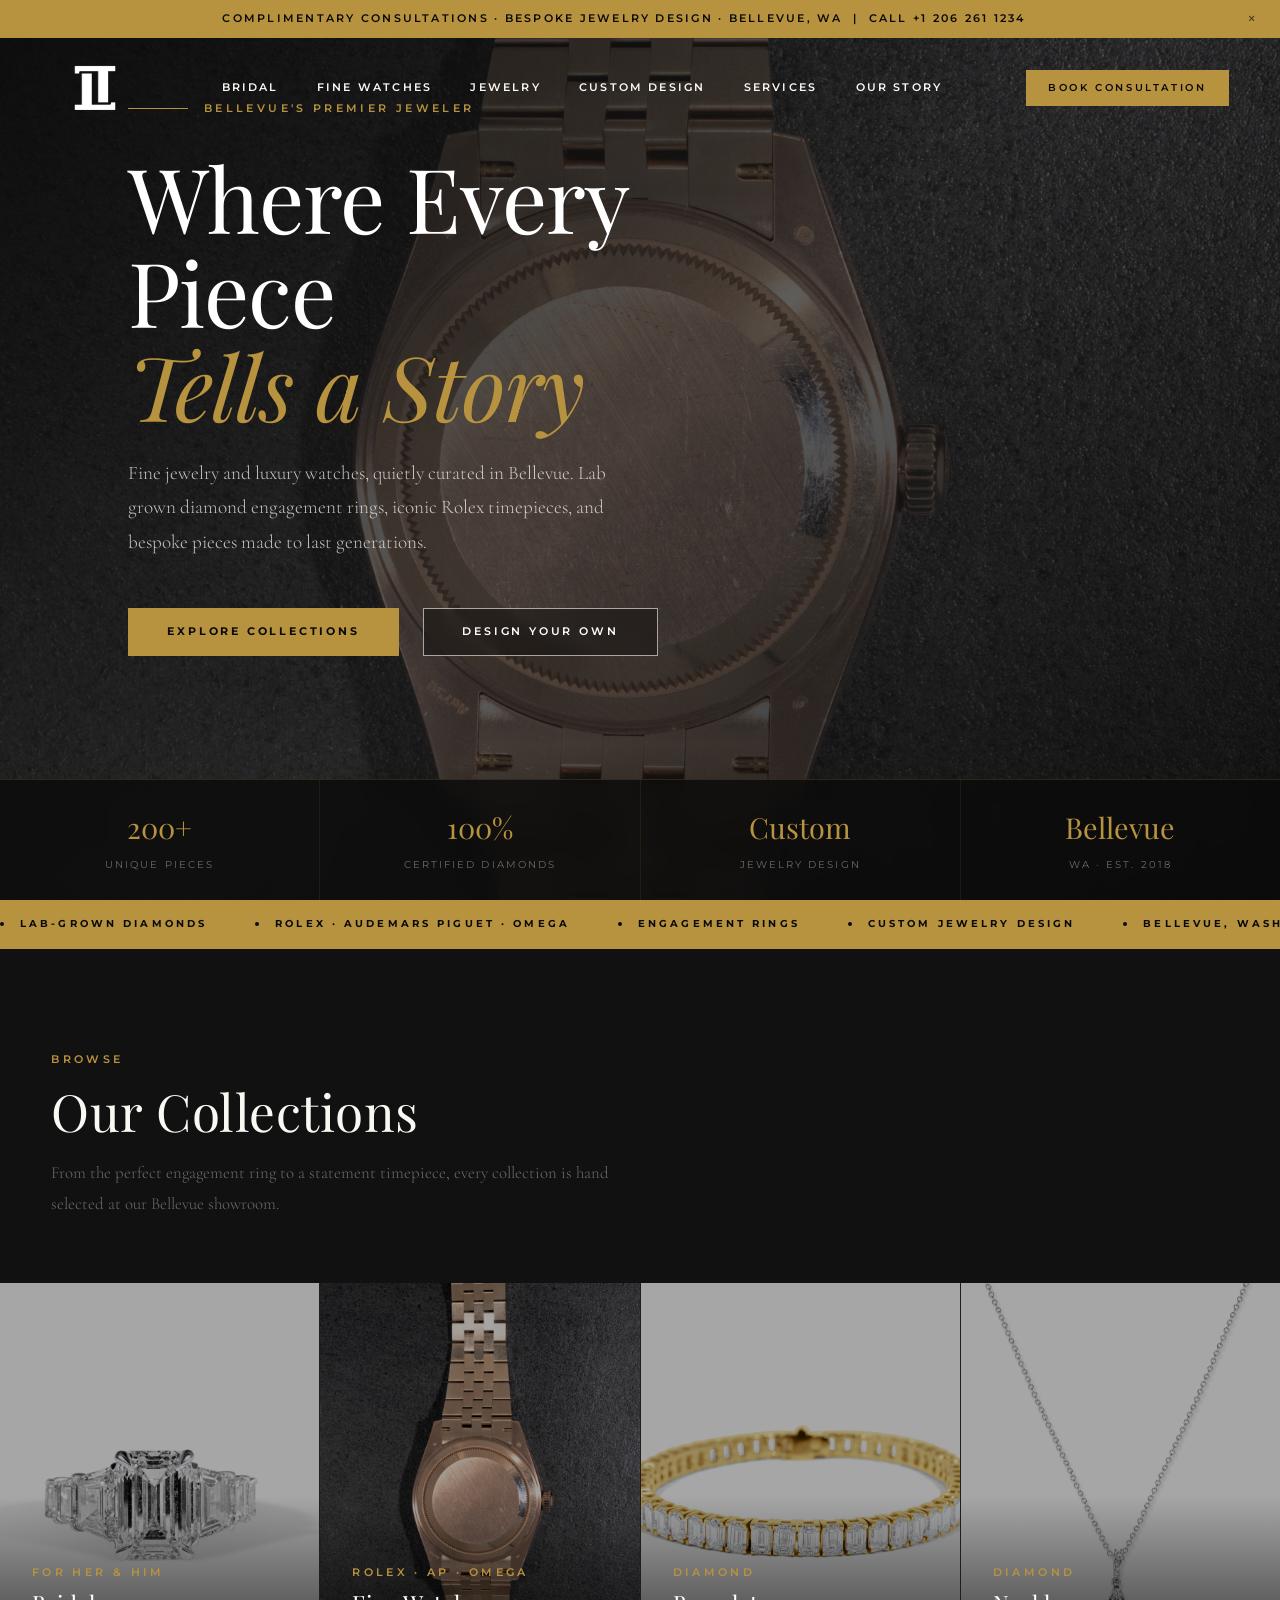
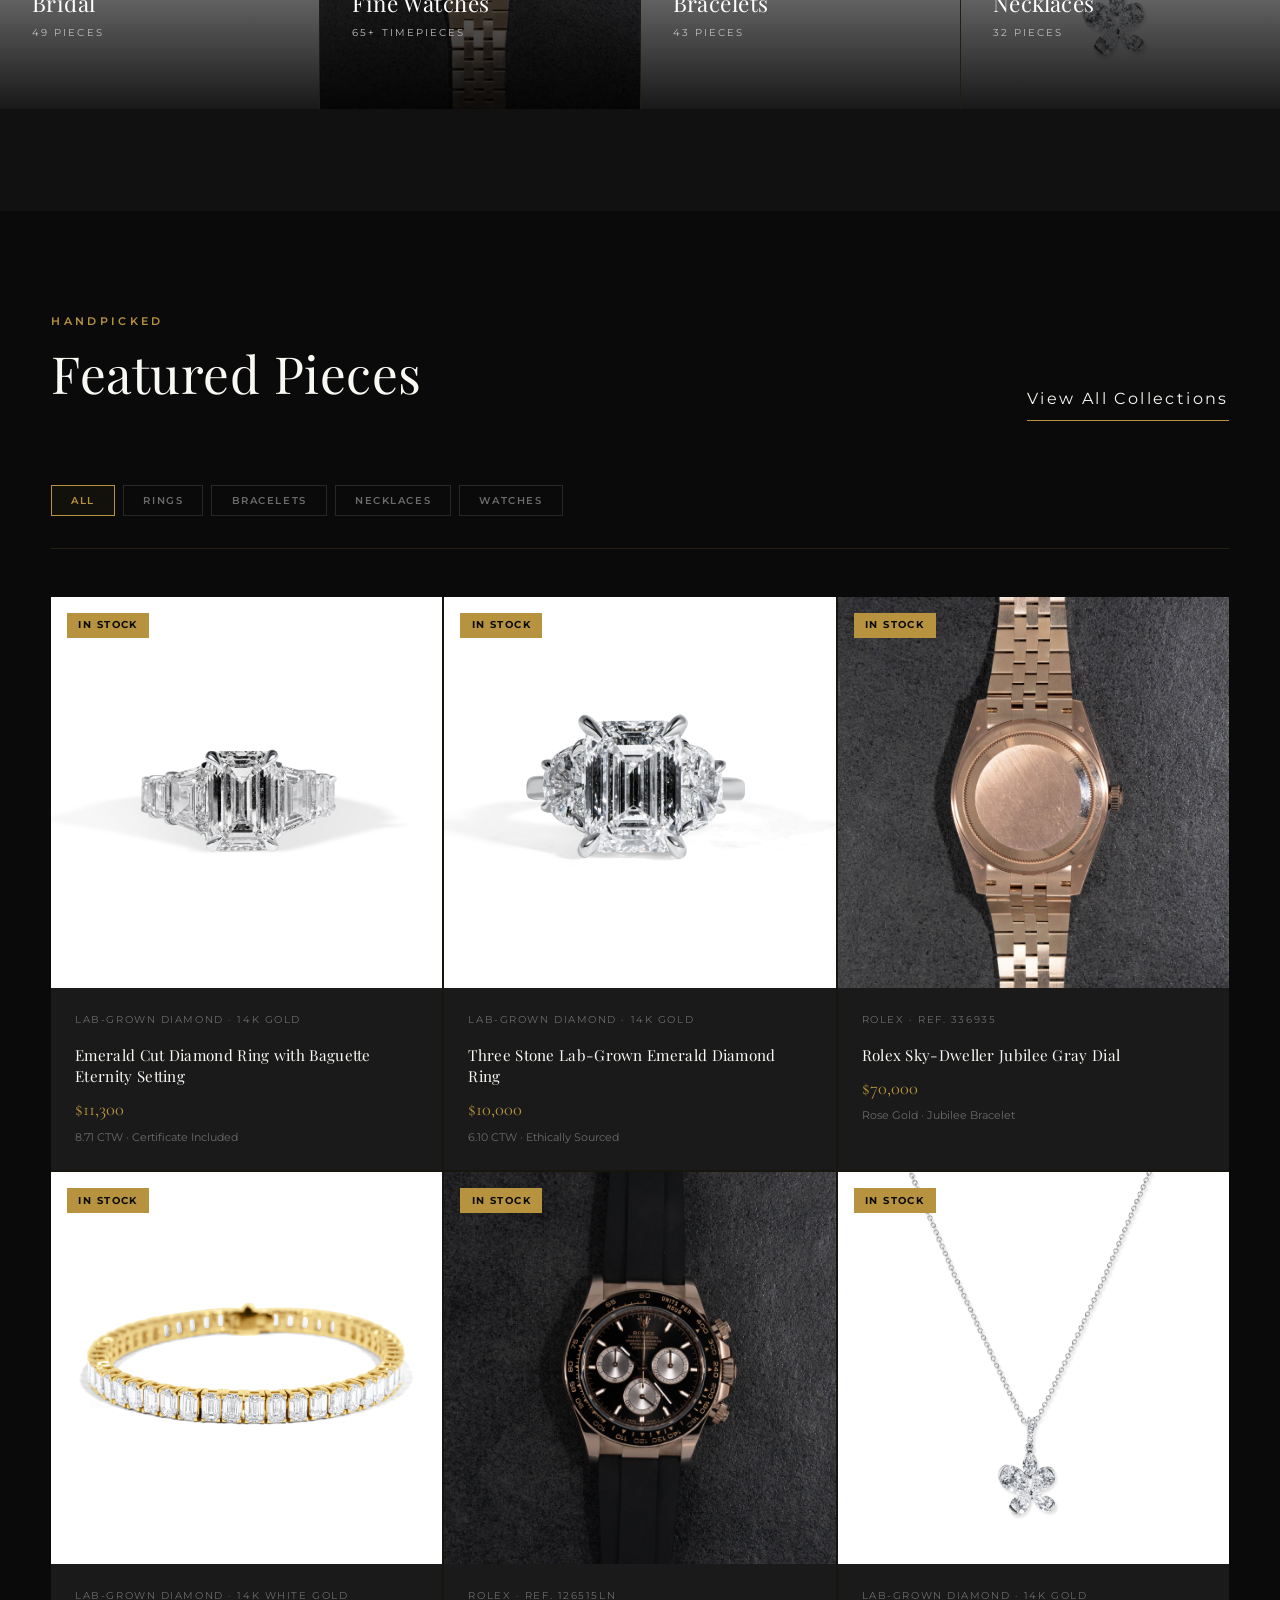
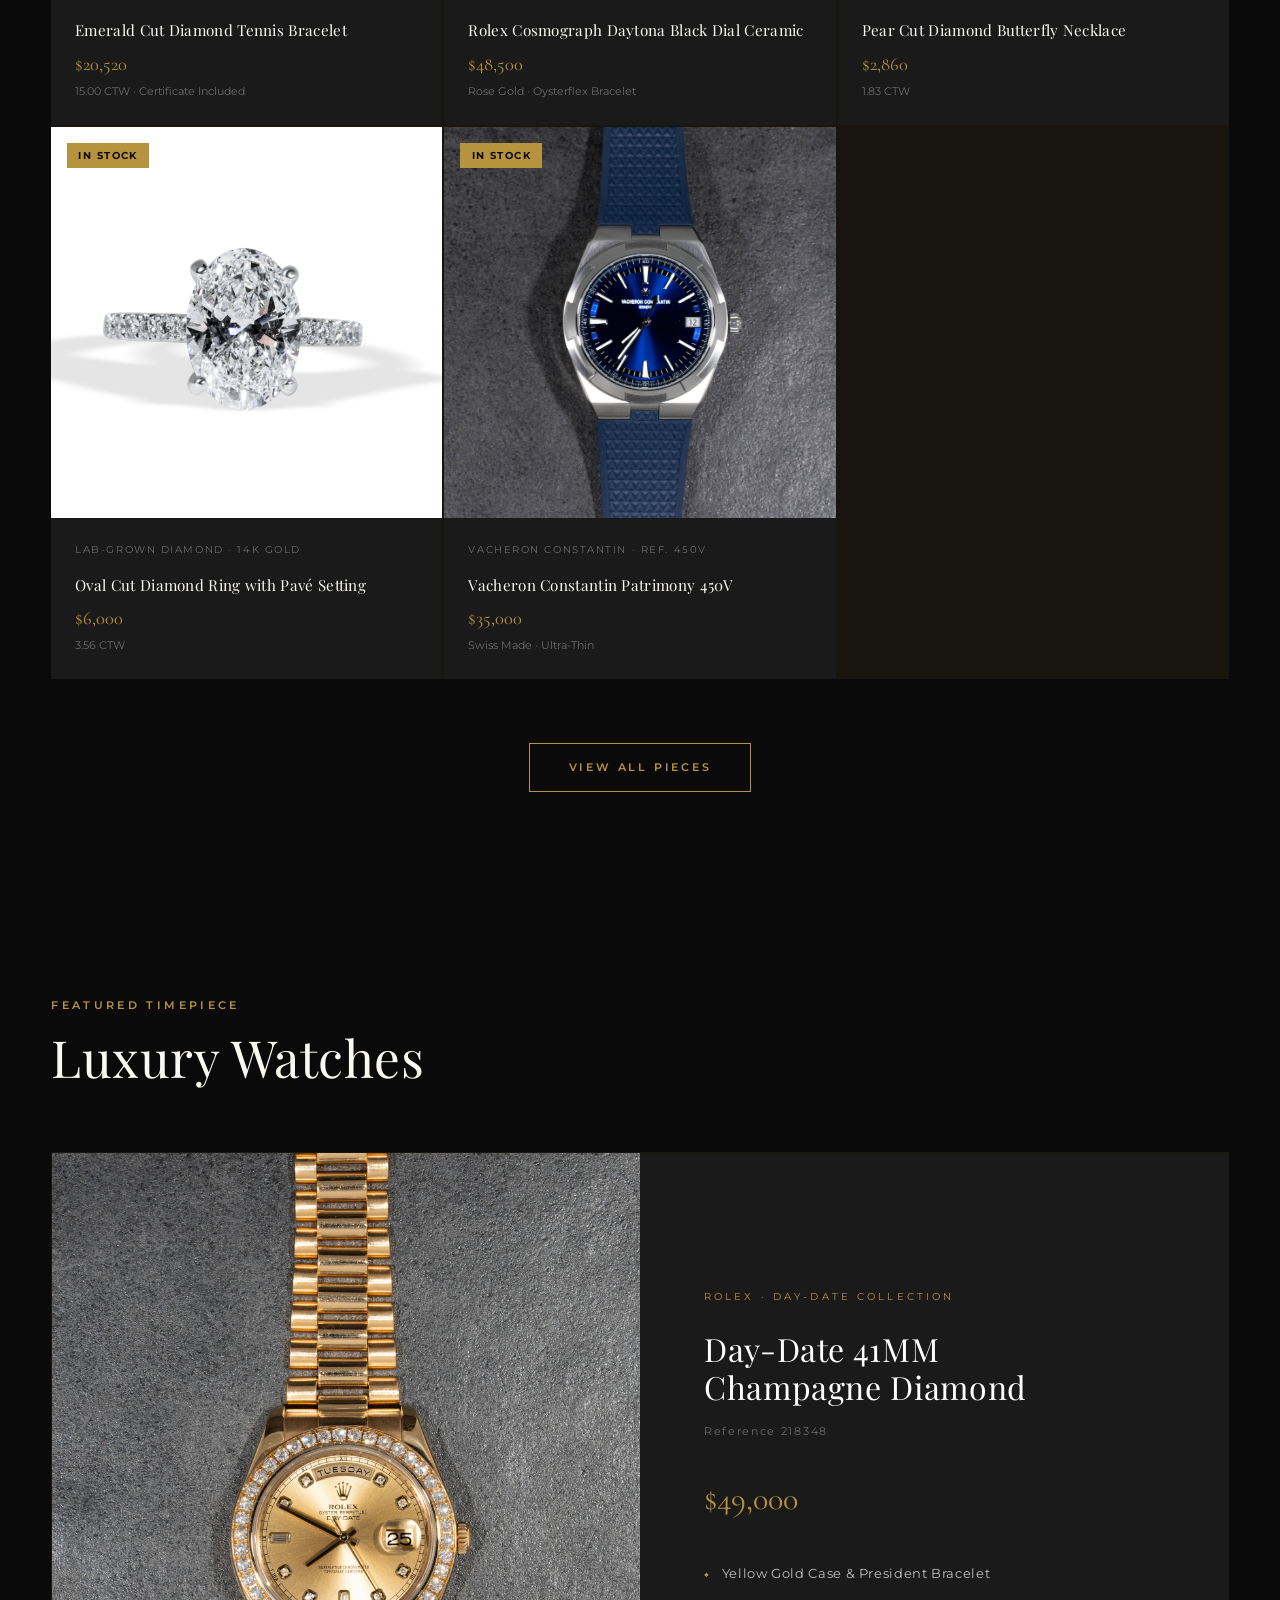
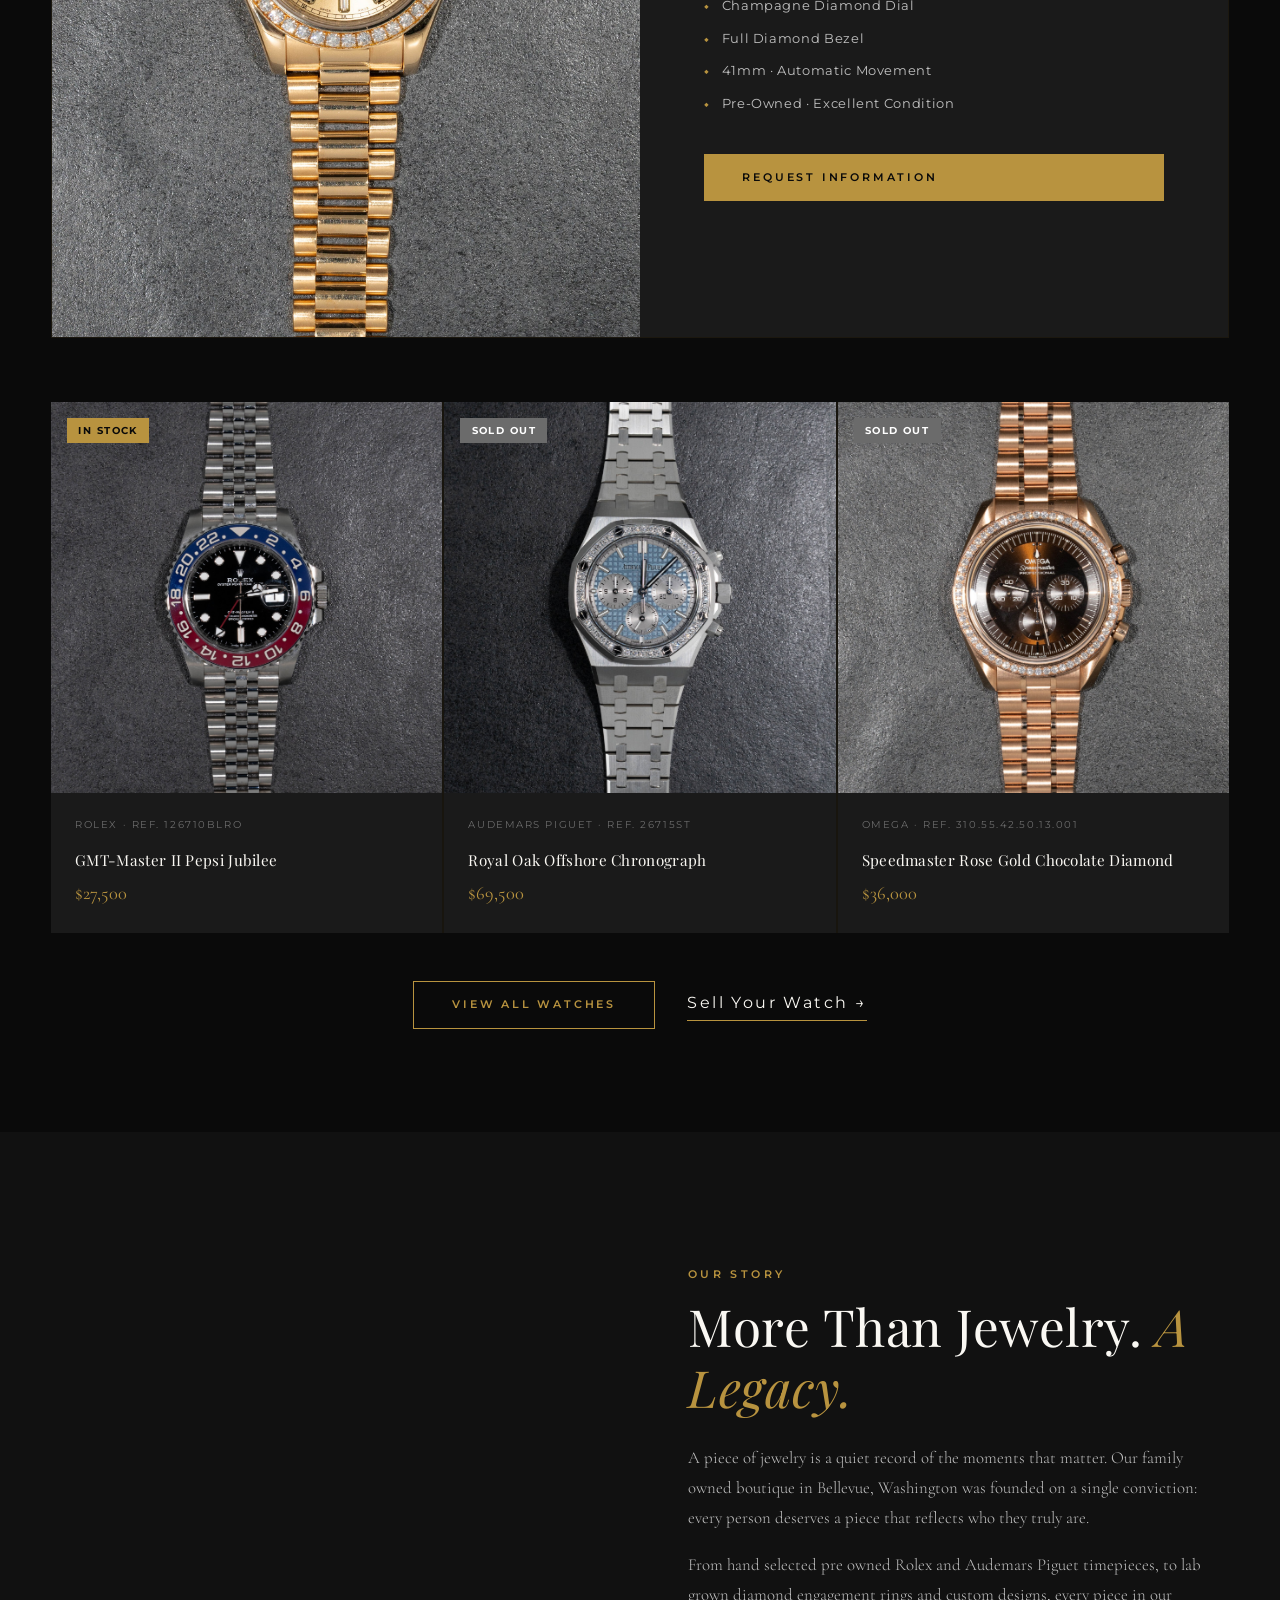
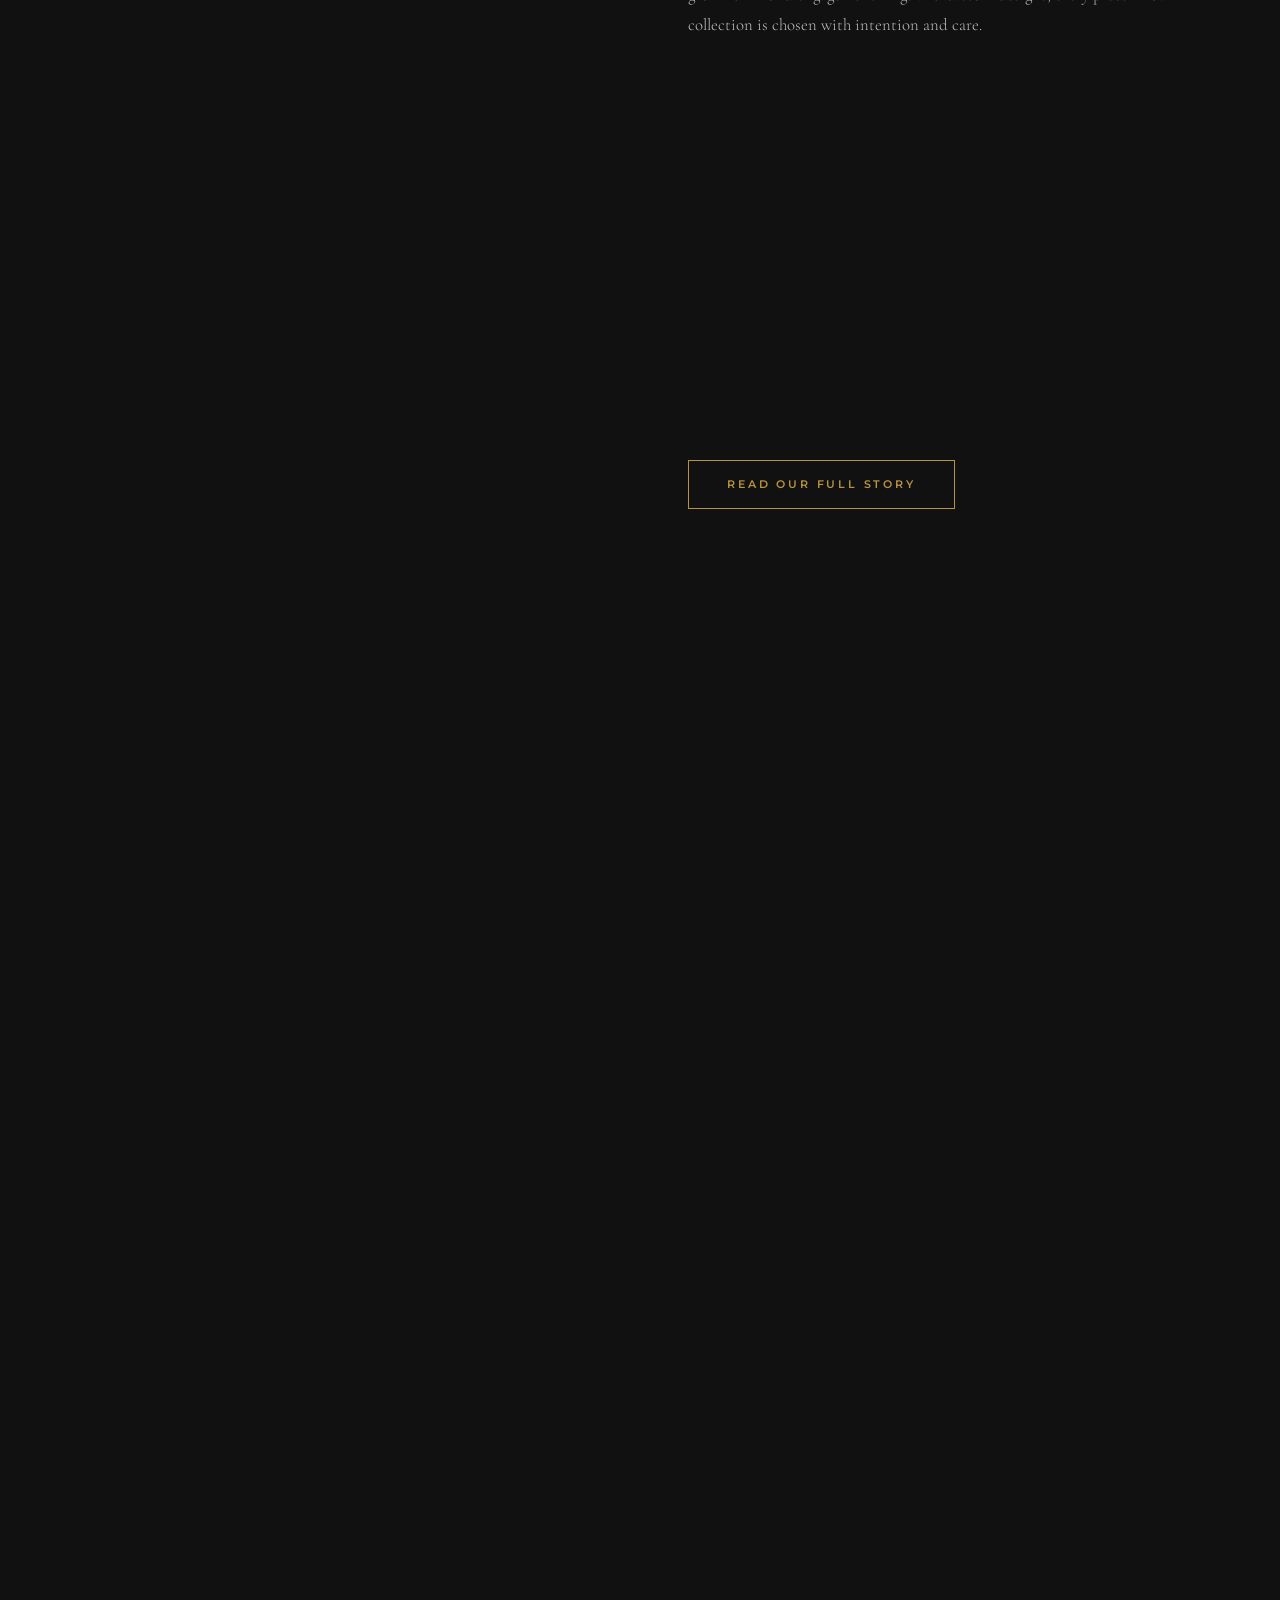
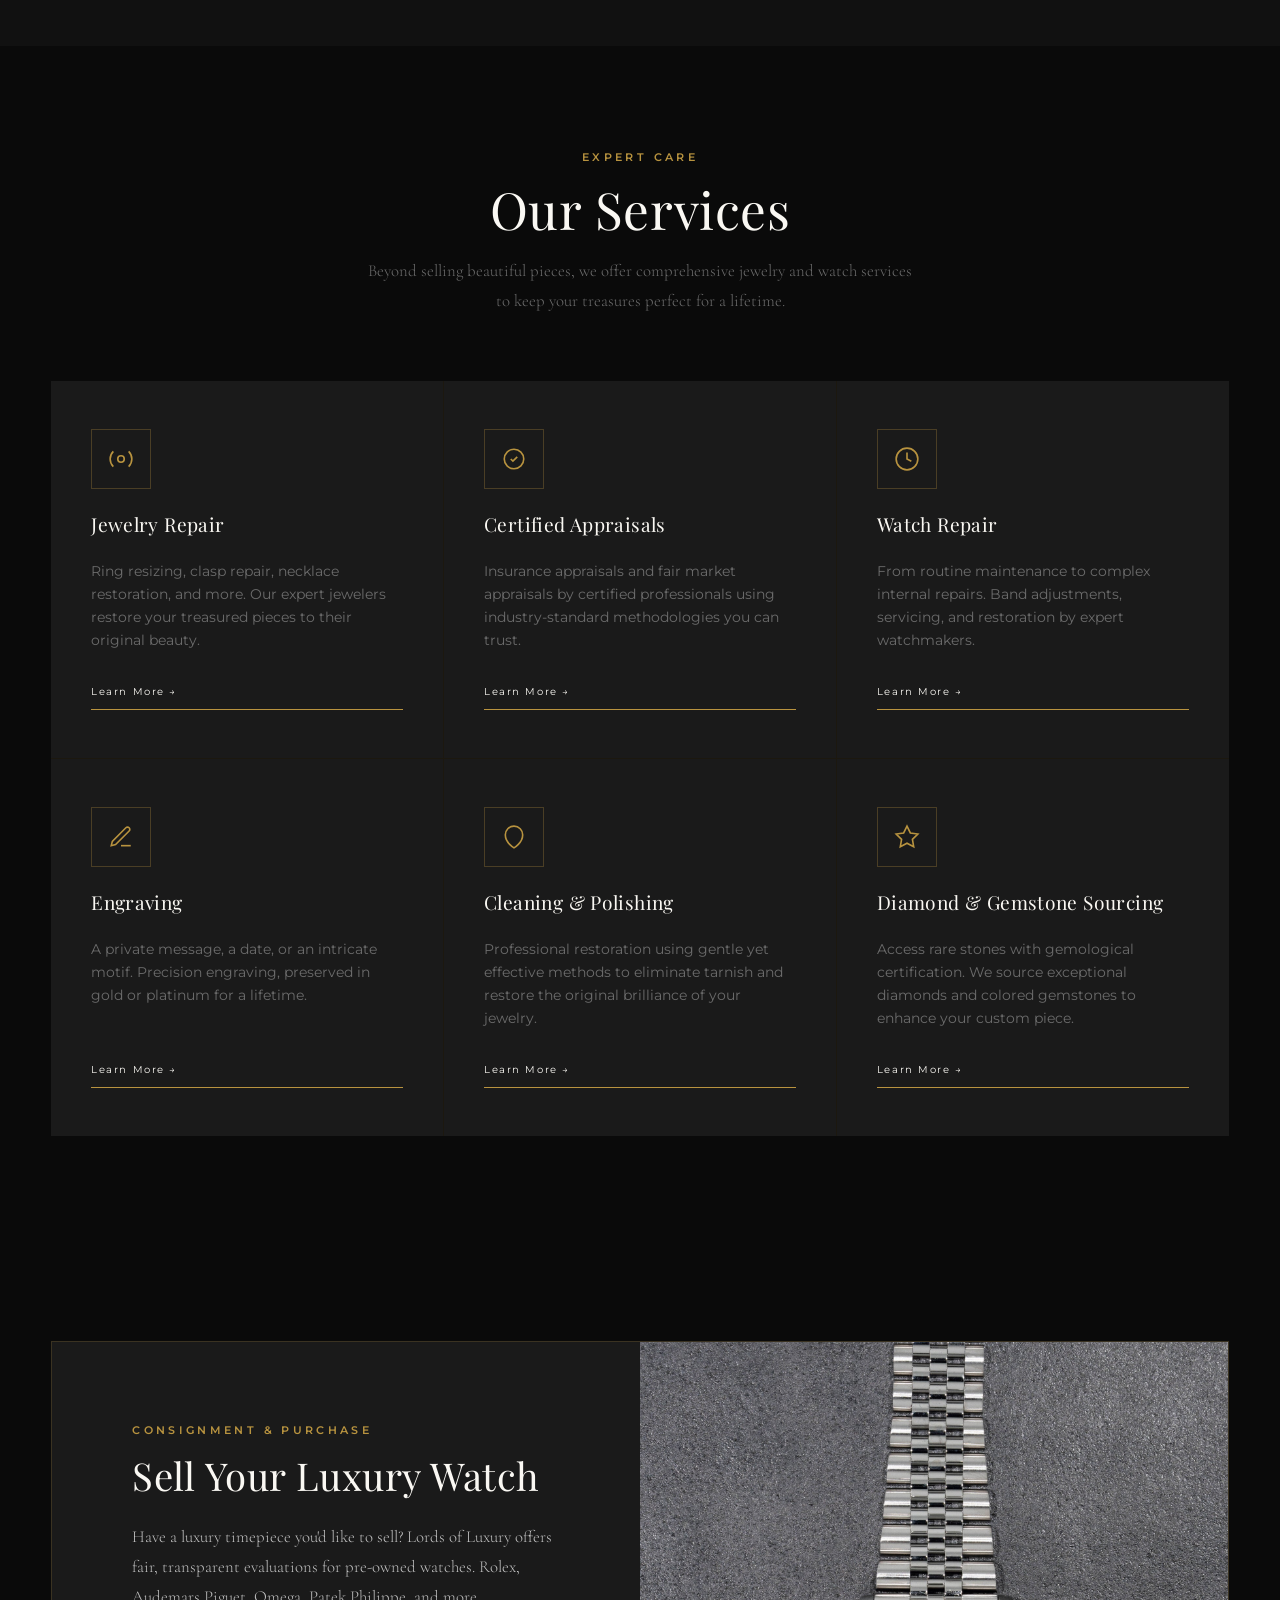
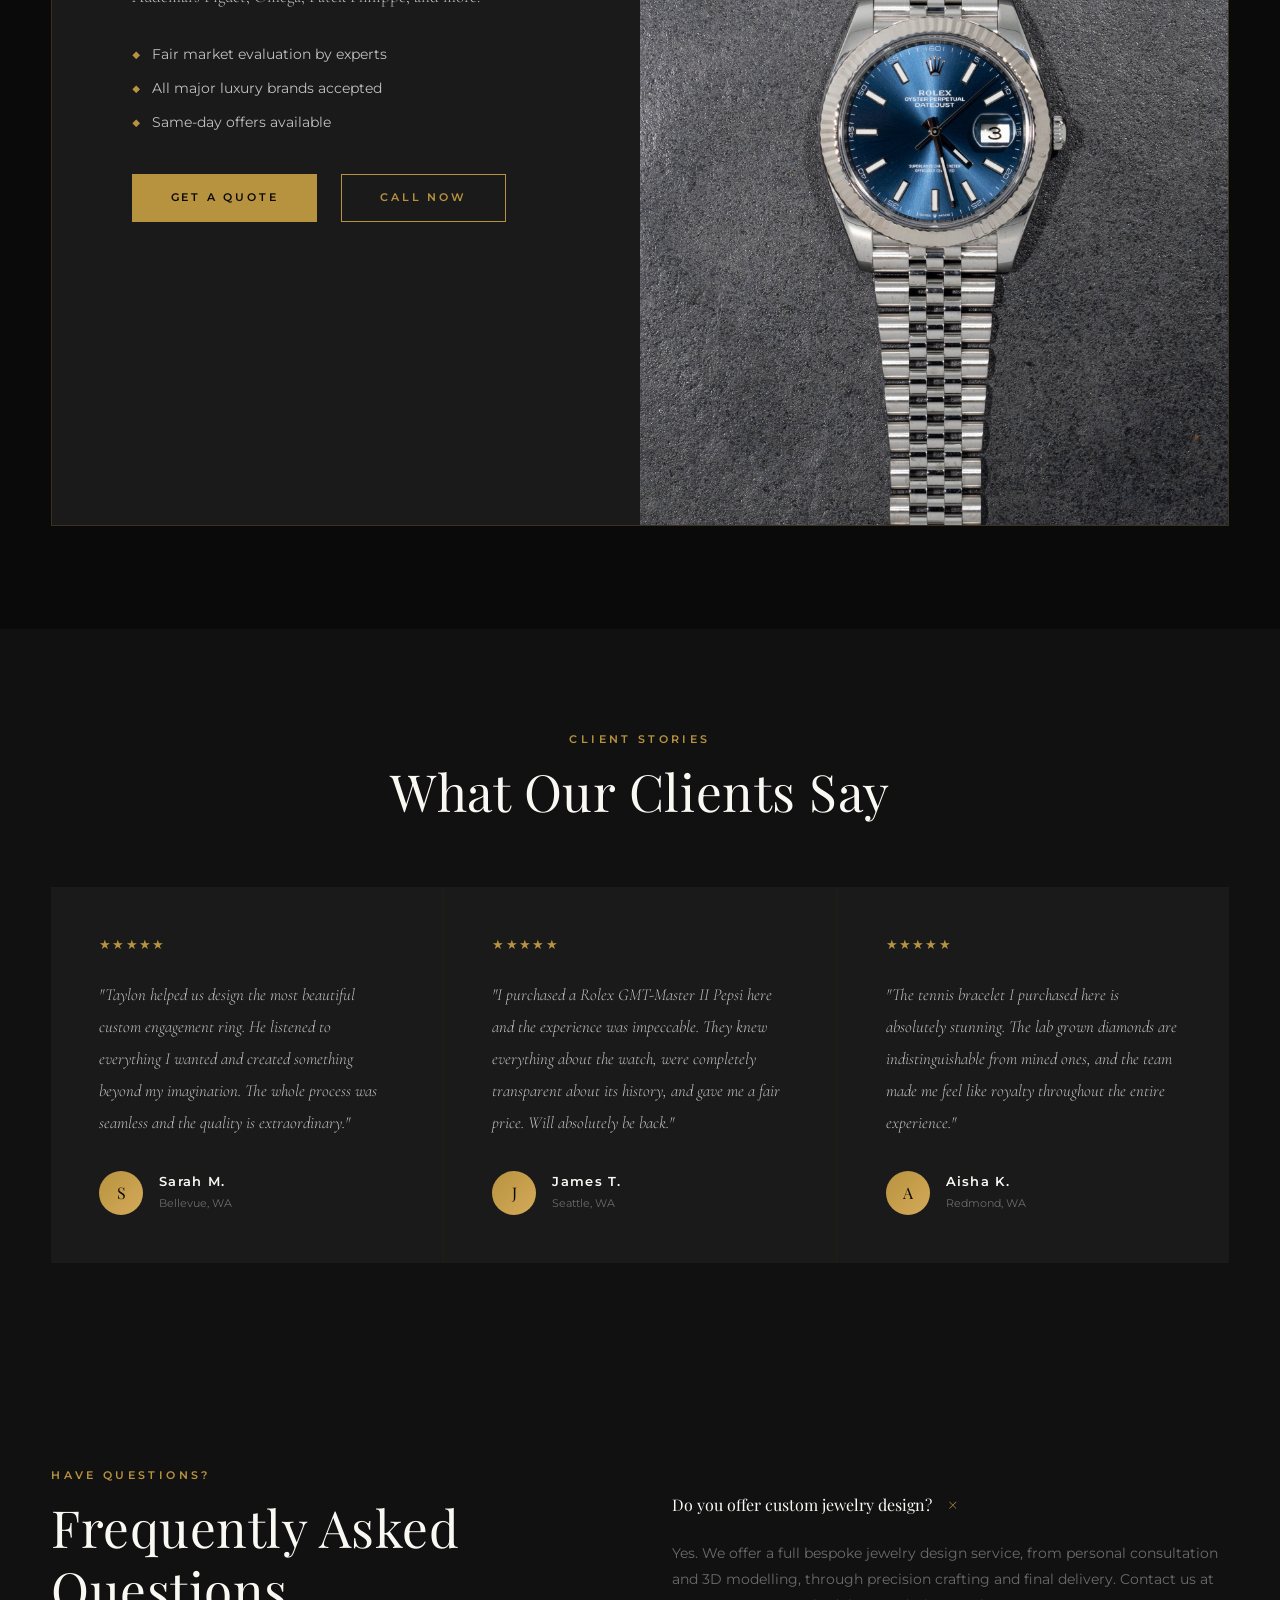
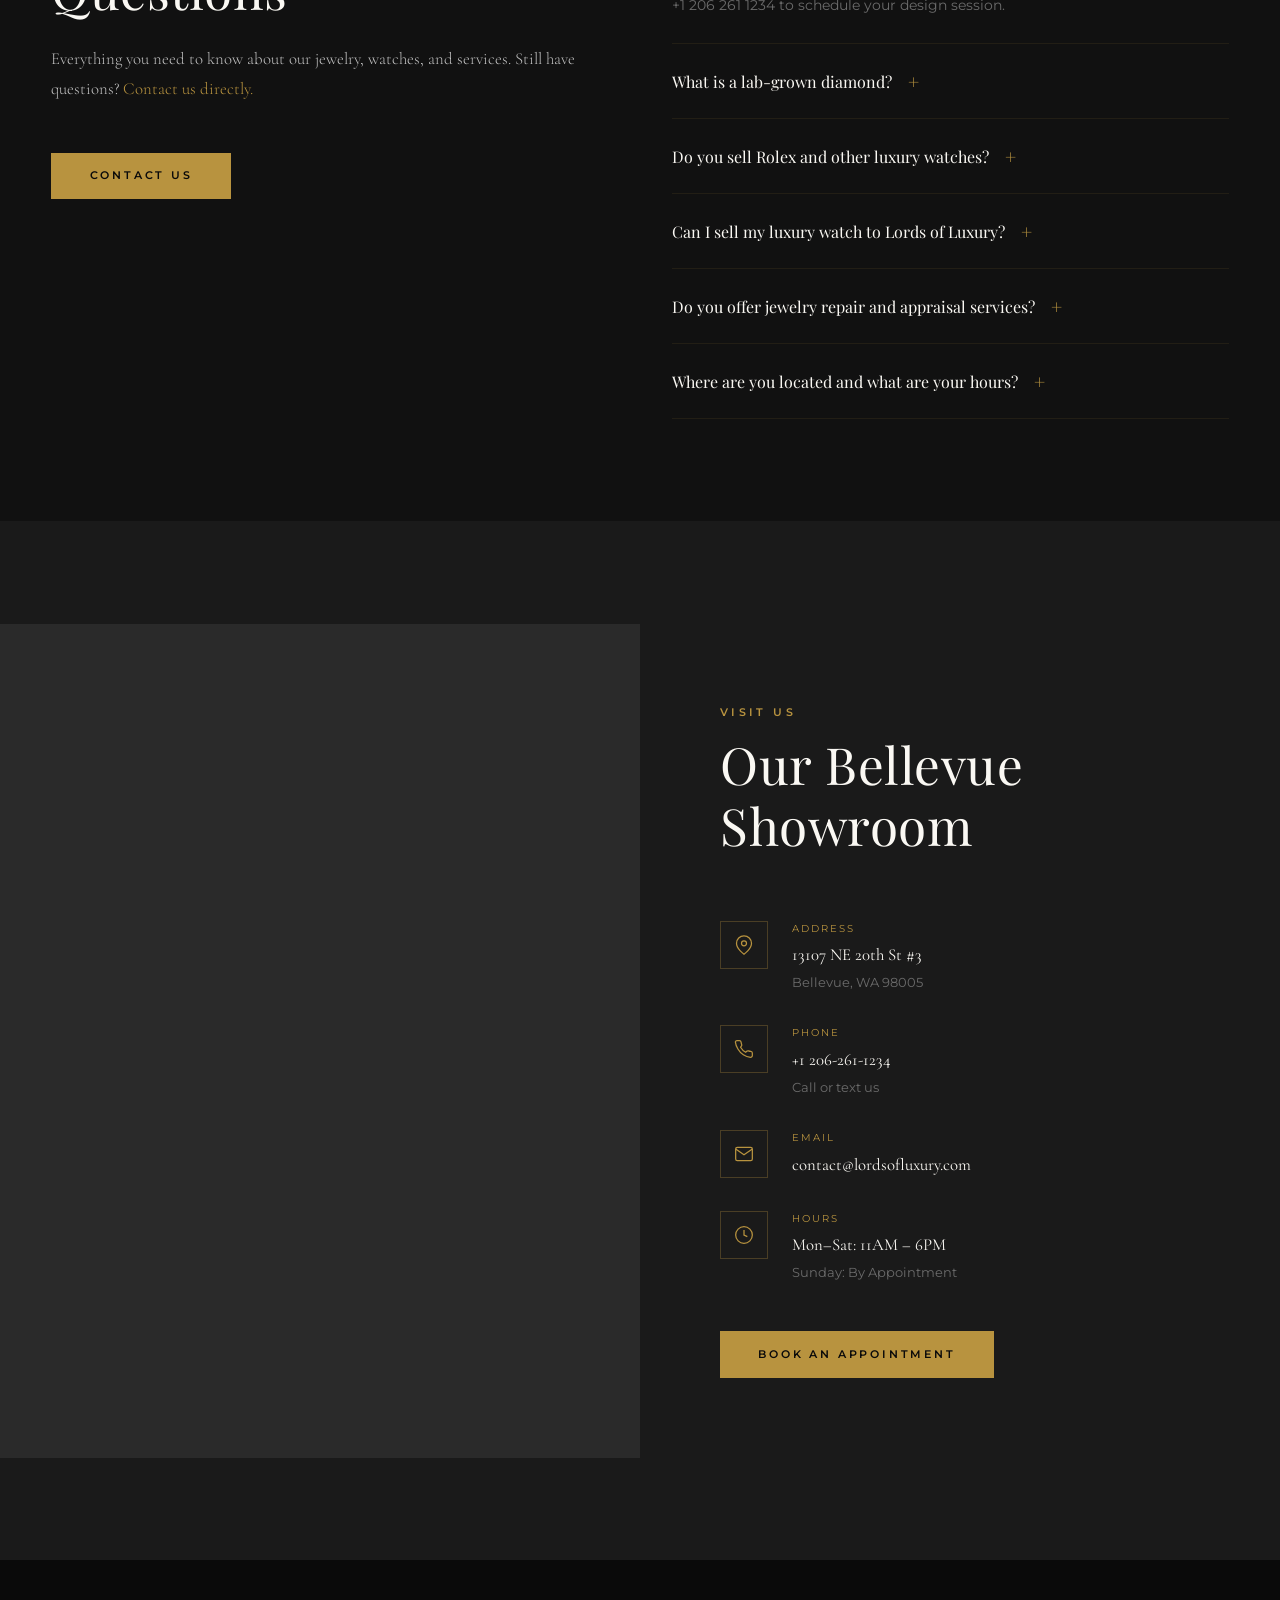
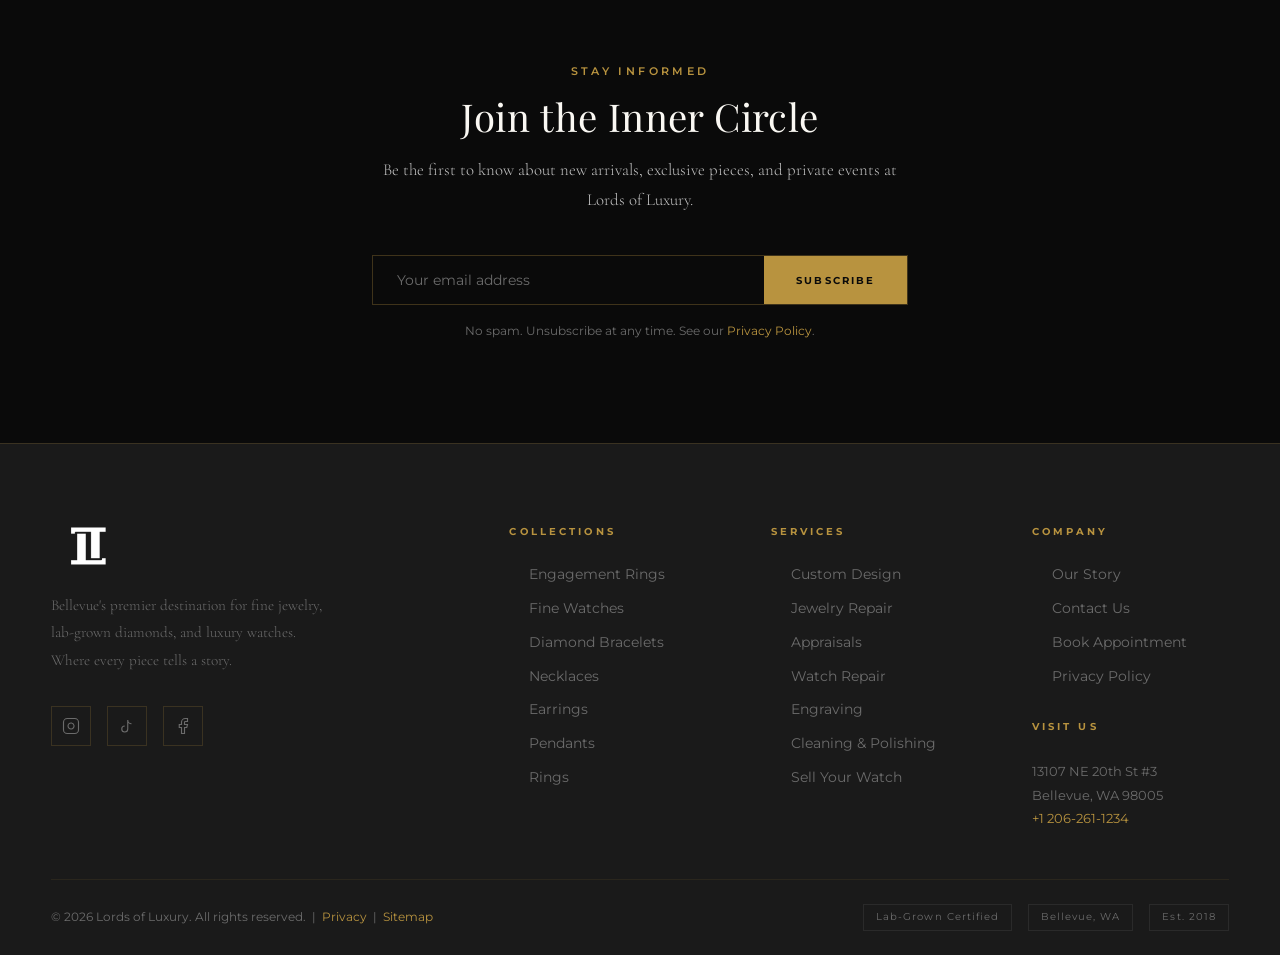
==== index.html @ d41cf3b7 "Initial commit: Lords of Luxury website" ====
<!DOCTYPE html>
<html lang="en">
<head>
  <meta charset="UTF-8">
  <meta name="viewport" content="width=device-width, initial-scale=1.0">
  <meta http-equiv="X-UA-Compatible" content="IE=edge">

  <!-- ===== PRIMARY SEO ===== -->
  <title>Lords of Luxury | Fine Jewelry & Luxury Watches | Bellevue, WA</title>
  <meta name="description" content="Bellevue's premier jeweler for lab grown diamond engagement rings, Rolex and Audemars Piguet watches, and bespoke jewelry design. Visit our showroom at 13107 NE 20th St, Bellevue, WA.">
  <meta name="keywords" content="luxury jewelry Bellevue, engagement rings Bellevue WA, Rolex watches Seattle, lab grown diamonds, custom jewelry design, fine watches, diamond rings, tennis bracelets, Lords of Luxury">
  <meta name="robots" content="index, follow, max-image-preview:large, max-snippet:-1, max-video-preview:-1">
  <meta name="author" content="Lords of Luxury">
  <link rel="canonical" href="https://lordsofluxury.com/">

  <!-- ===== OPEN GRAPH ===== -->
  <meta property="og:type" content="website">
  <meta property="og:url" content="https://lordsofluxury.com/">
  <meta property="og:title" content="Lords of Luxury | Fine Jewelry & Luxury Watches | Bellevue, WA">
  <meta property="og:description" content="Bellevue's premier destination for engagement rings, lab-grown diamonds, and luxury watches. Custom jewelry design available. Rolex, Audemars Piguet, and more.">
  <meta property="og:image" content="https://di14mehdi8.github.io/lordsofluxury/images/og-card.png">
  <meta property="og:image:width" content="1200">
  <meta property="og:image:height" content="630">
  <meta property="og:image:alt" content="Lords of Luxury, fine jewelry and luxury watches in Bellevue, WA">
  <meta property="og:site_name" content="Lords of Luxury">
  <meta property="og:locale" content="en_US">

  <!-- ===== TWITTER CARD ===== -->
  <meta name="twitter:card" content="summary_large_image">
  <meta name="twitter:site" content="@lordsofluxury1">
  <meta name="twitter:title" content="Lords of Luxury | Fine Jewelry & Luxury Watches">
  <meta name="twitter:description" content="Bellevue's premier jeweler. Engagement rings, lab-grown diamonds, and luxury watches.">
  <meta name="twitter:image" content="https://di14mehdi8.github.io/lordsofluxury/images/og-card.png">

  <!-- ===== STRUCTURED DATA — Organization ===== -->
  <script type="application/ld+json">
  {
    "@context": "https://schema.org",
    "@graph": [
      {
        "@type": "JewelryStore",
        "@id": "https://lordsofluxury.com/#organization",
        "name": "Lords of Luxury",
        "url": "https://lordsofluxury.com",
        "logo": {
          "@type": "ImageObject",
          "url": "https://di14mehdi8.github.io/lordsofluxury/images/og-card.png",
          "width": 400,
          "height": 200
        },
        "image": "https://di14mehdi8.github.io/lordsofluxury/images/og-card.png",
        "aggregateRating": {
          "@type": "AggregateRating",
          "ratingValue": "5.0",
          "reviewCount": "127",
          "bestRating": "5",
          "worstRating": "1"
        },
        "description": "Bellevue's premier destination for fine jewelry, lab-grown diamond engagement rings, luxury watches, and custom jewelry design.",
        "telephone": "+1-206-261-1234",
        "email": "contact@lordsofluxury.com",
        "address": {
          "@type": "PostalAddress",
          "streetAddress": "13107 NE 20th St #3",
          "addressLocality": "Bellevue",
          "addressRegion": "WA",
          "postalCode": "98005",
          "addressCountry": "US"
        },
        "geo": {
          "@type": "GeoCoordinates",
          "latitude": 47.6101,
          "longitude": -122.1866
        },
        "openingHoursSpecification": [
          {
            "@type": "OpeningHoursSpecification",
            "dayOfWeek": ["Monday","Tuesday","Wednesday","Thursday","Friday","Saturday"],
            "opens": "11:00",
            "closes": "18:00"
          },
          {
            "@type": "OpeningHoursSpecification",
            "dayOfWeek": "Sunday",
            "opens": "00:00",
            "closes": "00:00",
            "description": "By appointment only"
          }
        ],
        "sameAs": [
          "https://www.instagram.com/lords_of_luxury",
          "https://www.tiktok.com/@lordsofluxury1",
          "https://www.facebook.com/lordsoflusury"
        ],
        "priceRange": "$$$",
        "currenciesAccepted": "USD",
        "paymentAccepted": "Cash, Credit Card",
        "areaServed": {
          "@type": "GeoCircle",
          "geoMidpoint": {
            "@type": "GeoCoordinates",
            "latitude": 47.6101,
            "longitude": -122.1866
          },
          "geoRadius": "50000"
        },
        "hasOfferCatalog": {
          "@type": "OfferCatalog",
          "name": "Lords of Luxury Collections",
          "itemListElement": [
            {"@type": "OfferCatalog", "name": "Engagement Rings"},
            {"@type": "OfferCatalog", "name": "Fine Watches"},
            {"@type": "OfferCatalog", "name": "Diamond Bracelets"},
            {"@type": "OfferCatalog", "name": "Diamond Necklaces"},
            {"@type": "OfferCatalog", "name": "Diamond Earrings"},
            {"@type": "OfferCatalog", "name": "Custom Jewelry Design"}
          ]
        }
      },
      {
        "@type": "WebSite",
        "@id": "https://lordsofluxury.com/#website",
        "url": "https://lordsofluxury.com",
        "name": "Lords of Luxury",
        "publisher": {"@id": "https://lordsofluxury.com/#organization"},
        "potentialAction": {
          "@type": "SearchAction",
          "target": "https://lordsofluxury.com/search?q={search_term_string}",
          "query-input": "required name=search_term_string"
        }
      },
      {
        "@type": "WebPage",
        "@id": "https://lordsofluxury.com/#webpage",
        "url": "https://lordsofluxury.com",
        "name": "Lords of Luxury | Fine Jewelry & Luxury Watches | Bellevue, WA",
        "isPartOf": {"@id": "https://lordsofluxury.com/#website"},
        "about": {"@id": "https://lordsofluxury.com/#organization"},
        "description": "Bellevue's premier destination for fine jewelry, engagement rings, and luxury watches.",
        "breadcrumb": {"@id": "https://lordsofluxury.com/#breadcrumb"},
        "speakable": {
          "@type": "SpeakableSpecification",
          "cssSelector": [".hero h1", ".section-title", ".eyebrow"]
        }
      },
      {
        "@type": "BreadcrumbList",
        "@id": "https://lordsofluxury.com/#breadcrumb",
        "itemListElement": [
          {"@type": "ListItem", "position": 1, "name": "Home", "item": "https://lordsofluxury.com/"}
        ]
      },
      {
        "@type": "FAQPage",
        "mainEntity": [
          {
            "@type": "Question",
            "name": "Does Lords of Luxury offer custom jewelry design?",
            "acceptedAnswer": {
              "@type": "Answer",
              "text": "Yes. We offer a full custom jewelry design service that begins with a personal consultation, followed by advanced 3D design technology to bring your vision to life, and culminates in precision 3D printing and expert craftsmanship. Contact us at +1 206-261-1234 or visit our Bellevue showroom."
            }
          },
          {
            "@type": "Question",
            "name": "What is the difference between lab-grown and natural diamonds?",
            "acceptedAnswer": {
              "@type": "Answer",
              "text": "Lab grown diamonds are chemically, optically, and physically identical to mined diamonds. Both are pure carbon in a crystal structure. Lab grown diamonds offer exceptional value, typically 50 to 70 percent less than natural diamonds of the same quality, with the same brilliance and durability."
            }
          },
          {
            "@type": "Question",
            "name": "Do you sell Rolex watches?",
            "acceptedAnswer": {
              "@type": "Answer",
              "text": "Yes. Lords of Luxury carries a curated selection of pre owned Rolex watches including the GMT Master II, Datejust, Daytona, Day Date, Sky Dweller, Explorer II, and Yacht Master models. We also carry Audemars Piguet, Omega, and Vacheron Constantin. Visit our Bellevue showroom or call +1 206 261 1234 for current availability."
            }
          },
          {
            "@type": "Question",
            "name": "Where is Lords of Luxury located?",
            "acceptedAnswer": {
              "@type": "Answer",
              "text": "Lords of Luxury is located at 13107 NE 20th St #3, Bellevue, WA 98005. We are open Monday through Saturday from 11 AM to 6 PM, and Sunday by appointment. Call us at +1 206 261 1234."
            }
          },
          {
            "@type": "Question",
            "name": "Do you offer jewelry repair and appraisal services?",
            "acceptedAnswer": {
              "@type": "Answer",
              "text": "Yes. Our services include jewelry repair (ring resizing, clasp repair, necklace restoration), certified insurance and fair market appraisals, watch repair, engraving, professional cleaning and polishing, and diamond/gemstone sourcing."
            }
          },
          {
            "@type": "Question",
            "name": "Can I sell my luxury watch to Lords of Luxury?",
            "acceptedAnswer": {
              "@type": "Answer",
              "text": "Yes. Lords of Luxury purchases pre-owned luxury watches. Contact us at +1 206-261-1234 or email contact@lordsofluxury.com to discuss your piece and receive a fair market evaluation."
            }
          }
        ]
      }
    ]
  }
  </script>

  <!-- ===== PERFORMANCE: Preload critical assets ===== -->
  <link rel="preload" href="css/main.css" as="style">
  <link rel="preload" href="js/main.js" as="script">
  <link rel="preload" href="images/rolex-sky-dweller.jpg" as="image" fetchpriority="high">
  <link rel="preconnect" href="https://fonts.googleapis.com">
  <link rel="preconnect" href="https://fonts.gstatic.com" crossorigin>
  <link href="https://fonts.googleapis.com/css2?family=Playfair+Display:ital,wght@0,300;0,400;0,500;0,700;1,400;1,500&family=Cormorant+Garamond:ital,wght@0,300;0,400;0,500;1,300;1,400&family=Montserrat:wght@300;400;500;600;700&display=swap" rel="stylesheet">

  <!-- ===== FAVICON ===== -->
  <link rel="icon" type="image/png" sizes="32x32" href="images/favicon-32.png">
  <link rel="icon" type="image/png" sizes="16x16" href="images/favicon-16.png">
  <link rel="apple-touch-icon" sizes="180x180" href="images/apple-touch-icon.png">
  <link rel="manifest" href="site.webmanifest">
  <link rel="apple-touch-icon" href="images/logo.png">

  <!-- ===== STYLESHEET ===== -->
  <link rel="stylesheet" href="css/main.css">

  <!-- ===== Theme color ===== -->
  <meta name="theme-color" content="#0a0a0a">
</head>
<body>

<!-- Scroll progress indicator -->
<div class="scroll-progress" aria-hidden="true"></div>

<!-- ==============================
     ANNOUNCEMENT BAR
============================== -->
<div class="announcement-bar" role="alert">
  <span>Complimentary Consultations · Bespoke Jewelry Design · Bellevue, WA &nbsp;|&nbsp; Call +1 206 261 1234</span>
  <button class="announce-dismiss" aria-label="Dismiss announcement" style="margin-left:1.5rem;background:none;border:none;cursor:pointer;color:inherit;font-size:1rem;">×</button>
</div>

<!-- ==============================
     HEADER
============================== -->
<header id="site-header" role="banner">
  <div class="header-inner">
    <!-- Logo -->
    <a href="/" class="logo" aria-label="Lords of Luxury home">
      <img src="images/logo.png" alt="Lords of Luxury" width="160" height="52" fetchpriority="high">
    </a>

    <!-- Desktop nav -->
    <nav class="main-nav" aria-label="Primary navigation">
      <div class="nav-item">
        <a href="bridal.html" class="nav-link">Bridal</a>
        <div class="dropdown" aria-label="Bridal submenu">
          <a href="bridal.html#womens" class="dropdown-link">Women's Bridal</a>
          <a href="bridal.html#mens" class="dropdown-link">Men's Bridal</a>
          <a href="custom-design.html" class="dropdown-link">Custom Design</a>
        </div>
      </div>
      <div class="nav-item">
        <a href="watches.html" class="nav-link">Fine Watches</a>
        <div class="dropdown">
          <a href="watches.html#mens" class="dropdown-link">Men's Watches</a>
          <a href="watches.html#womens" class="dropdown-link">Women's Watches</a>
          <a href="watches.html#sell" class="dropdown-link">Sell Your Watch</a>
        </div>
      </div>
      <div class="nav-item">
        <a href="jewelry.html" class="nav-link">Jewelry</a>
        <div class="dropdown">
          <a href="jewelry.html#rings" class="dropdown-link">Rings</a>
          <a href="jewelry.html#bracelets" class="dropdown-link">Bracelets</a>
          <a href="jewelry.html#necklaces" class="dropdown-link">Necklaces</a>
          <a href="jewelry.html#earrings" class="dropdown-link">Earrings</a>
          <a href="jewelry.html#pendants" class="dropdown-link">Pendants</a>
        </div>
      </div>
      <div class="nav-item">
        <a href="custom-design.html" class="nav-link">Custom Design</a>
      </div>
      <div class="nav-item">
        <a href="services.html" class="nav-link">Services</a>
      </div>
      <div class="nav-item">
        <a href="about.html" class="nav-link">Our Story</a>
      </div>
    </nav>

    <!-- Actions -->
    <div class="header-actions">
      <a href="contact.html" class="btn btn-gold" aria-label="Book a consultation" style="padding:0.6rem 1.4rem;font-size:0.65rem;">
        Book Consultation
      </a>
      <button class="menu-toggle" aria-label="Open menu" aria-expanded="false" aria-controls="mobile-nav">
        <span></span><span></span><span></span>
      </button>
    </div>
  </div>
</header>

<!-- Mobile nav overlay -->
<div class="mobile-nav-overlay" aria-hidden="true"></div>

<!-- Mobile nav -->
<nav class="mobile-nav" id="mobile-nav" aria-label="Mobile navigation">
  <button class="mobile-nav-close" aria-label="Close menu">✕</button>
  <ul class="mobile-nav-list">
    <li><a href="bridal.html" class="mobile-nav-link">Bridal</a>
      <ul class="mobile-nav-sub">
        <li><a href="bridal.html#womens" class="mobile-nav-link">Women's Bridal</a></li>
        <li><a href="bridal.html#mens" class="mobile-nav-link">Men's Bridal</a></li>
      </ul>
    </li>
    <li><a href="watches.html" class="mobile-nav-link">Fine Watches</a></li>
    <li><a href="jewelry.html" class="mobile-nav-link">Jewelry</a>
      <ul class="mobile-nav-sub">
        <li><a href="jewelry.html#rings" class="mobile-nav-link">Rings</a></li>
        <li><a href="jewelry.html#bracelets" class="mobile-nav-link">Bracelets</a></li>
        <li><a href="jewelry.html#necklaces" class="mobile-nav-link">Necklaces</a></li>
        <li><a href="jewelry.html#earrings" class="mobile-nav-link">Earrings</a></li>
      </ul>
    </li>
    <li><a href="custom-design.html" class="mobile-nav-link">Custom Design</a></li>
    <li><a href="services.html" class="mobile-nav-link">Services</a></li>
    <li><a href="about.html" class="mobile-nav-link">Our Story</a></li>
    <li><a href="contact.html" class="mobile-nav-link">Contact</a></li>
  </ul>
  <div class="mobile-nav-contact" style="margin-top:3rem;">
    <p class="eyebrow" style="margin-bottom:1rem;">Contact Us</p>
    <p style="color:var(--silver);font-size:0.9rem;margin-bottom:0.5rem;">+1 206-261-1234</p>
    <p style="color:var(--grey);font-size:0.8rem;">13107 NE 20th St #3, Bellevue, WA</p>
    <p style="color:var(--grey);font-size:0.8rem;margin-top:0.25rem;">Mon–Sat 11AM–6PM</p>
  </div>
</nav>

<!-- ==============================
     HERO
============================== -->
<main id="main" role="main">
<section class="hero" aria-label="Lords of Luxury hero">
  <div class="hero-image-bg" role="img" aria-label="Rolex Sky-Dweller luxury watch displayed elegantly"></div>
  <div class="hero-bg"></div>

  <div class="hero-content">
    <div class="hero-eyebrow">
      <span>Bellevue's Premier Jeweler</span>
    </div>
    <h1 class="display">
      Where Every Piece<br>
      <em>Tells a Story</em>
    </h1>
    <p class="hero-sub">
      Fine jewelry and luxury watches, quietly curated in Bellevue. Lab grown diamond engagement rings, iconic Rolex timepieces, and bespoke pieces made to last generations.
    </p>
    <div class="hero-actions">
      <a href="jewelry.html" class="btn btn-gold">Explore Collections</a>
      <a href="custom-design.html" class="btn btn-outline">Design Your Own</a>
    </div>
  </div>

  <div class="hero-scroll" aria-hidden="true">
    <svg width="18" height="28" viewBox="0 0 18 28" fill="none">
      <rect x="1" y="1" width="16" height="22" rx="8" stroke="currentColor" stroke-width="1.5"/>
      <line x1="9" y1="7" x2="9" y2="12" stroke="currentColor" stroke-width="1.5" stroke-linecap="round"/>
    </svg>
    <span>Scroll</span>
  </div>

  <!-- Stats bar -->
  <div class="hero-stats" aria-label="Store highlights">
    <div class="hero-stat">
      <span class="hero-stat-number">200+</span>
      <span class="hero-stat-label">Unique Pieces</span>
    </div>
    <div class="hero-stat">
      <span class="hero-stat-number">100%</span>
      <span class="hero-stat-label">Certified Diamonds</span>
    </div>
    <div class="hero-stat">
      <span class="hero-stat-number">Custom</span>
      <span class="hero-stat-label">Jewelry Design</span>
    </div>
    <div class="hero-stat">
      <span class="hero-stat-number">Bellevue</span>
      <span class="hero-stat-label">WA · Est. 2018</span>
    </div>
  </div>
</section>

<!-- ==============================
     MARQUEE
============================== -->
<div class="marquee-section" aria-hidden="true">
  <div class="marquee-track">
    <span class="marquee-item"><span class="marquee-dot"></span>Lab-Grown Diamonds</span>
    <span class="marquee-item"><span class="marquee-dot"></span>Rolex · Audemars Piguet · Omega</span>
    <span class="marquee-item"><span class="marquee-dot"></span>Engagement Rings</span>
    <span class="marquee-item"><span class="marquee-dot"></span>Custom Jewelry Design</span>
    <span class="marquee-item"><span class="marquee-dot"></span>Bellevue, Washington</span>
    <span class="marquee-item"><span class="marquee-dot"></span>Certified Appraisals</span>
    <span class="marquee-item"><span class="marquee-dot"></span>Tennis Bracelets</span>
    <span class="marquee-item"><span class="marquee-dot"></span>Diamond Necklaces</span>
  </div>
</div>

<!-- ==============================
     COLLECTIONS GRID
============================== -->
<section class="categories" aria-labelledby="collections-title">
  <div class="container">
    <div class="section-header fade-up">
      <p class="eyebrow">Browse</p>
      <h2 class="headline section-title" id="collections-title">Our Collections</h2>
      <p class="section-desc body-text">From the perfect engagement ring to a statement timepiece, every collection is hand selected at our Bellevue showroom.</p>
    </div>
  </div>

  <div class="categories-grid">
    <a href="bridal.html" class="category-card fade-in" aria-label="Browse Bridal collection">
      <img src="images/ring-emerald-baguette.jpg" alt="Emerald cut lab grown diamond engagement ring with baguette eternity setting" loading="lazy" width="600" height="800">
      <div class="category-bg-fallback"></div>
      <div class="category-content">
        <p class="eyebrow" style="margin-bottom:0.5rem;">For Her &amp; Him</p>
        <h3 class="category-label">Bridal</h3>
        <p class="category-count">49 pieces</p>
        <span class="category-arrow">
          Explore
          <svg width="16" height="10" viewBox="0 0 16 10" fill="none"><path d="M1 5h14M10 1l5 4-5 4" stroke="currentColor" stroke-width="1.5" stroke-linecap="round"/></svg>
        </span>
      </div>
    </a>

    <a href="watches.html" class="category-card fade-in" aria-label="Browse Fine Watches collection">
      <img src="images/rolex-sky-dweller.jpg" alt="Rolex Sky-Dweller luxury watch in rose gold with gray dial" loading="lazy" width="600" height="800">
      <div class="category-bg-fallback"></div>
      <div class="category-content">
        <p class="eyebrow" style="margin-bottom:0.5rem;">Rolex · AP · Omega</p>
        <h3 class="category-label">Fine Watches</h3>
        <p class="category-count">65+ timepieces</p>
        <span class="category-arrow">
          Explore
          <svg width="16" height="10" viewBox="0 0 16 10" fill="none"><path d="M1 5h14M10 1l5 4-5 4" stroke="currentColor" stroke-width="1.5" stroke-linecap="round"/></svg>
        </span>
      </div>
    </a>

    <a href="jewelry.html#bracelets" class="category-card fade-in" aria-label="Browse Bracelets collection">
      <img src="images/bracelet-tennis-emerald.jpg" alt="Emerald cut lab-grown diamond tennis bracelet 15CTW" loading="lazy" width="600" height="800">
      <div class="category-bg-fallback"></div>
      <div class="category-content">
        <p class="eyebrow" style="margin-bottom:0.5rem;">Diamond</p>
        <h3 class="category-label">Bracelets</h3>
        <p class="category-count">43 pieces</p>
        <span class="category-arrow">
          Explore
          <svg width="16" height="10" viewBox="0 0 16 10" fill="none"><path d="M1 5h14M10 1l5 4-5 4" stroke="currentColor" stroke-width="1.5" stroke-linecap="round"/></svg>
        </span>
      </div>
    </a>

    <a href="jewelry.html#necklaces" class="category-card fade-in" aria-label="Browse Necklaces collection">
      <img src="images/necklace-butterfly.jpg" alt="Pear cut lab-grown diamond butterfly necklace" loading="lazy" width="600" height="800">
      <div class="category-bg-fallback"></div>
      <div class="category-content">
        <p class="eyebrow" style="margin-bottom:0.5rem;">Diamond</p>
        <h3 class="category-label">Necklaces</h3>
        <p class="category-count">32 pieces</p>
        <span class="category-arrow">
          Explore
          <svg width="16" height="10" viewBox="0 0 16 10" fill="none"><path d="M1 5h14M10 1l5 4-5 4" stroke="currentColor" stroke-width="1.5" stroke-linecap="round"/></svg>
        </span>
      </div>
    </a>
  </div>
</section>

<!-- ==============================
     FEATURED PRODUCTS
============================== -->
<section class="featured" aria-labelledby="featured-title">
  <div class="container">
    <div class="section-header fade-up" style="display:flex;justify-content:space-between;align-items:flex-end;flex-wrap:wrap;gap:2rem;">
      <div>
        <p class="eyebrow">Handpicked</p>
        <h2 class="headline section-title" id="featured-title">Featured Pieces</h2>
      </div>
      <a href="jewelry.html" class="btn-ghost">View All Collections</a>
    </div>

    <!-- Filter -->
    <div class="filter-bar" role="tablist" aria-label="Filter products by category">
      <button class="filter-btn active" data-filter="all" role="tab" aria-selected="true">All</button>
      <button class="filter-btn" data-filter="ring" role="tab" aria-selected="false">Rings</button>
      <button class="filter-btn" data-filter="bracelet" role="tab" aria-selected="false">Bracelets</button>
      <button class="filter-btn" data-filter="necklace" role="tab" aria-selected="false">Necklaces</button>
      <button class="filter-btn" data-filter="watch" role="tab" aria-selected="false">Watches</button>
    </div>

    <div class="products-grid" role="list">

      <!-- RING 1 -->
      <article class="product-card fade-up" data-category="ring" itemscope itemtype="https://schema.org/Product" role="listitem">
        <div class="product-card-image">
          <img src="images/ring-emerald-baguette.jpg"
               alt="Emerald cut lab-grown diamond engagement ring with baguette eternity setting 8.71CTW"
               loading="lazy" width="600" height="600"
               itemprop="image">
          <div class="product-badge">In Stock</div>
          <div class="product-actions">
            <a href="contact.html" class="product-action-btn" aria-label="Inquire about this ring" title="Inquire">
              <svg width="18" height="18" viewBox="0 0 24 24" fill="none" stroke="currentColor" stroke-width="1.5"><path d="M21 15a2 2 0 0 1-2 2H7l-4 4V5a2 2 0 0 1 2-2h14a2 2 0 0 1 2 2z"/></svg>
            </a>
            <button class="product-action-btn" data-quickview aria-label="Quick view">
              <svg width="18" height="18" viewBox="0 0 24 24" fill="none" stroke="currentColor" stroke-width="1.5"><circle cx="11" cy="11" r="8"/><path d="m21 21-4.35-4.35"/></svg>
            </button>
          </div>
        </div>
        <div class="product-info">
          <p class="product-meta" itemprop="brand">Lab-Grown Diamond · 14K Gold</p>
          <h3 class="product-name" itemprop="name">Emerald Cut Diamond Ring with Baguette Eternity Setting</h3>
          <div itemprop="offers" itemscope itemtype="https://schema.org/Offer">
            <p class="product-price" itemprop="price" content="11300">$11,300</p>
            <meta itemprop="priceCurrency" content="USD">
            <meta itemprop="availability" content="https://schema.org/InStock">
          </div>
          <p class="product-price-note">8.71 CTW · Certificate Included</p>
        </div>
      </article>

      <!-- RING 2 -->
      <article class="product-card fade-up" data-category="ring" itemscope itemtype="https://schema.org/Product" role="listitem">
        <div class="product-card-image">
          <img src="images/ring-three-stone-emerald.jpg"
               alt="Three stone lab-grown emerald diamond ring 6.10CTW"
               loading="lazy" width="600" height="600"
               itemprop="image">
          <div class="product-badge">In Stock</div>
          <div class="product-actions">
            <a href="contact.html" class="product-action-btn" aria-label="Inquire" title="Inquire">
              <svg width="18" height="18" viewBox="0 0 24 24" fill="none" stroke="currentColor" stroke-width="1.5"><path d="M21 15a2 2 0 0 1-2 2H7l-4 4V5a2 2 0 0 1 2-2h14a2 2 0 0 1 2 2z"/></svg>
            </a>
            <button class="product-action-btn" data-quickview aria-label="Quick view">
              <svg width="18" height="18" viewBox="0 0 24 24" fill="none" stroke="currentColor" stroke-width="1.5"><circle cx="11" cy="11" r="8"/><path d="m21 21-4.35-4.35"/></svg>
            </button>
          </div>
        </div>
        <div class="product-info">
          <p class="product-meta">Lab-Grown Diamond · 14K Gold</p>
          <h3 class="product-name" itemprop="name">Three Stone Lab-Grown Emerald Diamond Ring</h3>
          <div itemprop="offers" itemscope itemtype="https://schema.org/Offer">
            <p class="product-price" itemprop="price" content="10000">$10,000</p>
            <meta itemprop="priceCurrency" content="USD">
            <meta itemprop="availability" content="https://schema.org/InStock">
          </div>
          <p class="product-price-note">6.10 CTW · Ethically Sourced</p>
        </div>
      </article>

      <!-- WATCH 1 -->
      <article class="product-card fade-up" data-category="watch" itemscope itemtype="https://schema.org/Product" role="listitem">
        <div class="product-card-image">
          <img src="images/rolex-sky-dweller.jpg"
               alt="Rolex Sky-Dweller Jubilee Gray Dial 336935 luxury watch"
               loading="lazy" width="600" height="600"
               itemprop="image">
          <div class="product-badge">In Stock</div>
          <div class="product-actions">
            <a href="contact.html" class="product-action-btn" aria-label="Inquire" title="Inquire">
              <svg width="18" height="18" viewBox="0 0 24 24" fill="none" stroke="currentColor" stroke-width="1.5"><path d="M21 15a2 2 0 0 1-2 2H7l-4 4V5a2 2 0 0 1 2-2h14a2 2 0 0 1 2 2z"/></svg>
            </a>
            <button class="product-action-btn" data-quickview aria-label="Quick view">
              <svg width="18" height="18" viewBox="0 0 24 24" fill="none" stroke="currentColor" stroke-width="1.5"><circle cx="11" cy="11" r="8"/><path d="m21 21-4.35-4.35"/></svg>
            </button>
          </div>
        </div>
        <div class="product-info">
          <p class="product-meta">Rolex · Ref. 336935</p>
          <h3 class="product-name" itemprop="name">Rolex Sky-Dweller Jubilee Gray Dial</h3>
          <div itemprop="offers" itemscope itemtype="https://schema.org/Offer">
            <p class="product-price" itemprop="price" content="70000">$70,000</p>
            <meta itemprop="priceCurrency" content="USD">
            <meta itemprop="availability" content="https://schema.org/InStock">
          </div>
          <p class="product-price-note">Rose Gold · Jubilee Bracelet</p>
        </div>
      </article>

      <!-- BRACELET 1 -->
      <article class="product-card fade-up" data-category="bracelet" itemscope itemtype="https://schema.org/Product" role="listitem">
        <div class="product-card-image">
          <img src="images/bracelet-tennis-emerald.jpg"
               alt="Emerald cut lab-grown diamond tennis bracelet 15CTW in white gold"
               loading="lazy" width="600" height="600"
               itemprop="image">
          <div class="product-badge">In Stock</div>
          <div class="product-actions">
            <a href="contact.html" class="product-action-btn" aria-label="Inquire" title="Inquire">
              <svg width="18" height="18" viewBox="0 0 24 24" fill="none" stroke="currentColor" stroke-width="1.5"><path d="M21 15a2 2 0 0 1-2 2H7l-4 4V5a2 2 0 0 1 2-2h14a2 2 0 0 1 2 2z"/></svg>
            </a>
            <button class="product-action-btn" data-quickview aria-label="Quick view">
              <svg width="18" height="18" viewBox="0 0 24 24" fill="none" stroke="currentColor" stroke-width="1.5"><circle cx="11" cy="11" r="8"/><path d="m21 21-4.35-4.35"/></svg>
            </button>
          </div>
        </div>
        <div class="product-info">
          <p class="product-meta">Lab-Grown Diamond · 14K White Gold</p>
          <h3 class="product-name" itemprop="name">Emerald Cut Diamond Tennis Bracelet</h3>
          <div itemprop="offers" itemscope itemtype="https://schema.org/Offer">
            <p class="product-price" itemprop="price" content="20520">$20,520</p>
            <meta itemprop="priceCurrency" content="USD">
            <meta itemprop="availability" content="https://schema.org/InStock">
          </div>
          <p class="product-price-note">15.00 CTW · Certificate Included</p>
        </div>
      </article>

      <!-- WATCH 2 -->
      <article class="product-card fade-up" data-category="watch" itemscope itemtype="https://schema.org/Product" role="listitem">
        <div class="product-card-image">
          <img src="images/rolex-daytona-ceramic.jpg"
               alt="Rolex Cosmograph Daytona 126515LN black dial ceramic luxury watch"
               loading="lazy" width="600" height="600"
               itemprop="image">
          <div class="product-badge">In Stock</div>
          <div class="product-actions">
            <a href="contact.html" class="product-action-btn" aria-label="Inquire" title="Inquire">
              <svg width="18" height="18" viewBox="0 0 24 24" fill="none" stroke="currentColor" stroke-width="1.5"><path d="M21 15a2 2 0 0 1-2 2H7l-4 4V5a2 2 0 0 1 2-2h14a2 2 0 0 1 2 2z"/></svg>
            </a>
            <button class="product-action-btn" data-quickview aria-label="Quick view">
              <svg width="18" height="18" viewBox="0 0 24 24" fill="none" stroke="currentColor" stroke-width="1.5"><circle cx="11" cy="11" r="8"/><path d="m21 21-4.35-4.35"/></svg>
            </button>
          </div>
        </div>
        <div class="product-info">
          <p class="product-meta">Rolex · Ref. 126515LN</p>
          <h3 class="product-name" itemprop="name">Rolex Cosmograph Daytona Black Dial Ceramic</h3>
          <div itemprop="offers" itemscope itemtype="https://schema.org/Offer">
            <p class="product-price" itemprop="price" content="48500">$48,500</p>
            <meta itemprop="priceCurrency" content="USD">
            <meta itemprop="availability" content="https://schema.org/InStock">
          </div>
          <p class="product-price-note">Rose Gold · Oysterflex Bracelet</p>
        </div>
      </article>

      <!-- NECKLACE 1 -->
      <article class="product-card fade-up" data-category="necklace" itemscope itemtype="https://schema.org/Product" role="listitem">
        <div class="product-card-image">
          <img src="images/necklace-butterfly.jpg"
               alt="Pear cut lab-grown diamond butterfly necklace 1.83CTW"
               loading="lazy" width="600" height="600"
               itemprop="image">
          <div class="product-badge">In Stock</div>
          <div class="product-actions">
            <a href="contact.html" class="product-action-btn" aria-label="Inquire" title="Inquire">
              <svg width="18" height="18" viewBox="0 0 24 24" fill="none" stroke="currentColor" stroke-width="1.5"><path d="M21 15a2 2 0 0 1-2 2H7l-4 4V5a2 2 0 0 1 2-2h14a2 2 0 0 1 2 2z"/></svg>
            </a>
            <button class="product-action-btn" data-quickview aria-label="Quick view">
              <svg width="18" height="18" viewBox="0 0 24 24" fill="none" stroke="currentColor" stroke-width="1.5"><circle cx="11" cy="11" r="8"/><path d="m21 21-4.35-4.35"/></svg>
            </button>
          </div>
        </div>
        <div class="product-info">
          <p class="product-meta">Lab-Grown Diamond · 14K Gold</p>
          <h3 class="product-name" itemprop="name">Pear Cut Diamond Butterfly Necklace</h3>
          <div itemprop="offers" itemscope itemtype="https://schema.org/Offer">
            <p class="product-price" itemprop="price" content="2860">$2,860</p>
            <meta itemprop="priceCurrency" content="USD">
            <meta itemprop="availability" content="https://schema.org/InStock">
          </div>
          <p class="product-price-note">1.83 CTW</p>
        </div>
      </article>

      <!-- RING 3 -->
      <article class="product-card fade-up" data-category="ring" itemscope itemtype="https://schema.org/Product" role="listitem">
        <div class="product-card-image">
          <img src="images/ring-oval-pave.jpg"
               alt="Oval cut lab-grown diamond engagement ring with pave setting 3.56CTW"
               loading="lazy" width="600" height="600"
               itemprop="image">
          <div class="product-badge">In Stock</div>
          <div class="product-actions">
            <a href="contact.html" class="product-action-btn" aria-label="Inquire" title="Inquire">
              <svg width="18" height="18" viewBox="0 0 24 24" fill="none" stroke="currentColor" stroke-width="1.5"><path d="M21 15a2 2 0 0 1-2 2H7l-4 4V5a2 2 0 0 1 2-2h14a2 2 0 0 1 2 2z"/></svg>
            </a>
            <button class="product-action-btn" data-quickview aria-label="Quick view">
              <svg width="18" height="18" viewBox="0 0 24 24" fill="none" stroke="currentColor" stroke-width="1.5"><circle cx="11" cy="11" r="8"/><path d="m21 21-4.35-4.35"/></svg>
            </button>
          </div>
        </div>
        <div class="product-info">
          <p class="product-meta">Lab-Grown Diamond · 14K Gold</p>
          <h3 class="product-name" itemprop="name">Oval Cut Diamond Ring with Pavé Setting</h3>
          <div itemprop="offers" itemscope itemtype="https://schema.org/Offer">
            <p class="product-price" itemprop="price" content="6000">$6,000</p>
            <meta itemprop="priceCurrency" content="USD">
            <meta itemprop="availability" content="https://schema.org/InStock">
          </div>
          <p class="product-price-note">3.56 CTW</p>
        </div>
      </article>

      <!-- WATCH 3 -->
      <article class="product-card fade-up" data-category="watch" itemscope itemtype="https://schema.org/Product" role="listitem">
        <div class="product-card-image">
          <img src="images/vacheron.jpg"
               alt="Vacheron Constantin 450V luxury watch"
               loading="lazy" width="600" height="600"
               itemprop="image">
          <div class="product-badge">In Stock</div>
          <div class="product-actions">
            <a href="contact.html" class="product-action-btn" aria-label="Inquire" title="Inquire">
              <svg width="18" height="18" viewBox="0 0 24 24" fill="none" stroke="currentColor" stroke-width="1.5"><path d="M21 15a2 2 0 0 1-2 2H7l-4 4V5a2 2 0 0 1 2-2h14a2 2 0 0 1 2 2z"/></svg>
            </a>
            <button class="product-action-btn" data-quickview aria-label="Quick view">
              <svg width="18" height="18" viewBox="0 0 24 24" fill="none" stroke="currentColor" stroke-width="1.5"><circle cx="11" cy="11" r="8"/><path d="m21 21-4.35-4.35"/></svg>
            </button>
          </div>
        </div>
        <div class="product-info">
          <p class="product-meta">Vacheron Constantin · Ref. 450V</p>
          <h3 class="product-name" itemprop="name">Vacheron Constantin Patrimony 450V</h3>
          <div itemprop="offers" itemscope itemtype="https://schema.org/Offer">
            <p class="product-price" itemprop="price" content="35000">$35,000</p>
            <meta itemprop="priceCurrency" content="USD">
            <meta itemprop="availability" content="https://schema.org/InStock">
          </div>
          <p class="product-price-note">Swiss Made · Ultra-Thin</p>
        </div>
      </article>

    </div><!-- /products-grid -->

    <div style="text-align:center;margin-top:4rem;" class="fade-up">
      <a href="jewelry.html" class="btn btn-outline">View All Pieces</a>
    </div>
  </div>
</section>

<!-- ==============================
     WATCHES SHOWCASE
============================== -->
<section class="watches" aria-labelledby="watches-title">
  <div class="container">
    <div class="section-header fade-up">
      <p class="eyebrow">Featured Timepiece</p>
      <h2 class="headline section-title" id="watches-title">Luxury Watches</h2>
    </div>
  </div>

  <div class="container">
    <div class="watches-hero-product fade-up">
      <div class="watch-hero-image">
        <img src="images/rolex-daydate-champagne.jpg"
             alt="Rolex Day-Date 41mm Yellow Gold Champagne Diamond Dial and Diamond Bezel 218348"
             loading="lazy" width="800" height="800">
      </div>
      <div class="watch-hero-content">
        <p class="watch-hero-brand">Rolex · Day-Date Collection</p>
        <h3 class="watch-hero-name">Day-Date 41MM<br>Champagne Diamond</h3>
        <p class="watch-hero-ref">Reference 218348</p>
        <p class="watch-hero-price">$49,000</p>
        <ul class="watch-hero-features">
          <li class="watch-feature">Yellow Gold Case &amp; President Bracelet</li>
          <li class="watch-feature">Champagne Diamond Dial</li>
          <li class="watch-feature">Full Diamond Bezel</li>
          <li class="watch-feature">41mm · Automatic Movement</li>
          <li class="watch-feature">Pre-Owned · Excellent Condition</li>
        </ul>
        <a href="contact.html" class="btn btn-gold">Request Information</a>
      </div>
    </div>

    <!-- More watches -->
    <div class="products-grid fade-up" style="margin-top:2px;" role="list">
      <article class="product-card" data-category="watch" role="listitem">
        <div class="product-card-image">
          <img src="images/rolex-gmt-pepsi.jpg" alt="Rolex GMT-Master II Pepsi Jubilee 126710BLRO" loading="lazy" width="600" height="600">
          <div class="product-badge">In Stock</div>
        </div>
        <div class="product-info">
          <p class="product-meta">Rolex · Ref. 126710BLRO</p>
          <h3 class="product-name">GMT-Master II Pepsi Jubilee</h3>
          <p class="product-price">$27,500</p>
        </div>
      </article>
      <article class="product-card" data-category="watch" role="listitem">
        <div class="product-card-image">
          <img src="images/audemars-piguet.jpg" alt="Audemars Piguet 26715st luxury watch" loading="lazy" width="600" height="600">
          <div class="product-badge sold-out">Sold Out</div>
        </div>
        <div class="product-info">
          <p class="product-meta">Audemars Piguet · Ref. 26715ST</p>
          <h3 class="product-name">Royal Oak Offshore Chronograph</h3>
          <p class="product-price">$69,500</p>
        </div>
      </article>
      <article class="product-card" data-category="watch" role="listitem">
        <div class="product-card-image">
          <img src="images/omega-speedmaster.jpg" alt="Omega Speedmaster Rose Gold Chocolate Diamond 310.55.42.50.13.001" loading="lazy" width="600" height="600">
          <div class="product-badge sold-out">Sold Out</div>
        </div>
        <div class="product-info">
          <p class="product-meta">Omega · Ref. 310.55.42.50.13.001</p>
          <h3 class="product-name">Speedmaster Rose Gold Chocolate Diamond</h3>
          <p class="product-price">$36,000</p>
        </div>
      </article>
    </div>

    <div style="text-align:center;margin-top:3rem;" class="fade-up">
      <a href="watches.html" class="btn btn-outline">View All Watches</a>
      &nbsp;&nbsp;
      <a href="watches.html#sell" class="btn-ghost" style="margin-left:1rem;">Sell Your Watch →</a>
    </div>
  </div>
</section>

<!-- ==============================
     BRAND STORY
============================== -->
<section class="story" aria-labelledby="story-title">
  <div class="container">
    <div class="story-grid">
      <div class="story-images fade-in">
        <div class="story-img story-img-1">
          <img src="images/ring-pear-hidden-halo.jpg" alt="Pear cut diamond engagement ring crafted at Lords of Luxury" loading="lazy" width="400" height="600">
        </div>
        <div class="story-img story-img-2">
          <img src="images/bracelet-bangle-pave.jpg" alt="Diamond bangle bracelet from Lords of Luxury collection" loading="lazy" width="300" height="280">
        </div>
        <div class="story-img story-img-3">
          <img src="images/necklace-flower.jpg" alt="Pear cut diamond flower necklace" loading="lazy" width="300" height="280">
        </div>
        <div class="story-badge" aria-hidden="true">
          <span class="story-badge-year">Est.</span>
          <span class="story-badge-text">Bellevue, WA</span>
        </div>
      </div>

      <div class="story-content fade-up">
        <p class="eyebrow">Our Story</p>
        <h2 class="headline section-title" id="story-title">More Than Jewelry. <em style="font-style:italic;color:var(--gold)">A Legacy.</em></h2>
        <p class="body-text" style="margin-top:1.5rem;">
          A piece of jewelry is a quiet record of the moments that matter. Our family owned boutique in Bellevue, Washington was founded on a single conviction: every person deserves a piece that reflects who they truly are.
        </p>
        <p class="body-text" style="margin-top:1rem;">
          From hand selected pre owned Rolex and Audemars Piguet timepieces, to lab grown diamond engagement rings and custom designs, every piece in our collection is chosen with intention and care.
        </p>

        <div class="story-values">
          <div class="story-value-item fade-up">
            <h3 class="story-value-title">Your Vision, Our Craft</h3>
            <p class="story-value-desc">Custom pieces created to showcase your individual style and story.</p>
          </div>
          <div class="story-value-item fade-up">
            <h3 class="story-value-title">Quality, Without Compromise</h3>
            <p class="story-value-desc">Every stone, setting, and finish meets a standard set decades ago.</p>
          </div>
          <div class="story-value-item fade-up">
            <h3 class="story-value-title">Wearable Art</h3>
            <p class="story-value-desc">Jewelry designed as quiet sculpture, made to be worn every day.</p>
          </div>
          <div class="story-value-item fade-up">
            <h3 class="story-value-title">Treated Like Family</h3>
            <p class="story-value-desc">Our clients are not transactions. They are people we know by name.</p>
          </div>
        </div>

        <div style="margin-top:3rem;">
          <a href="about.html" class="btn btn-outline">Read Our Full Story</a>
        </div>
      </div>
    </div>
  </div>
</section>

<!-- ==============================
     CUSTOM DESIGN
============================== -->
<section class="custom-design" aria-labelledby="custom-title">
  <div class="container">
    <div class="custom-design-grid">
      <div class="fade-up">
        <p class="eyebrow">Bespoke Service</p>
        <h2 class="headline section-title" id="custom-title">Design Your Dream Piece</h2>
        <p class="body-text" style="margin-top:1.5rem;">
          A piece designed for one person, by one studio. Our master craftsmen work alongside you from sketch to setting, using 3D design technology to render your ring in detail before a single diamond is placed.
        </p>

        <div class="process-steps">
          <div class="process-step">
            <span class="step-number">01</span>
            <div class="step-icon" aria-hidden="true">
              <svg width="22" height="22" viewBox="0 0 24 24" fill="none" stroke="currentColor" stroke-width="1.5"><path d="M21 15a2 2 0 0 1-2 2H7l-4 4V5a2 2 0 0 1 2-2h14a2 2 0 0 1 2 2z"/></svg>
            </div>
            <div class="step-content">
              <h3 class="step-title">Share Your Story</h3>
              <p class="step-desc">A personal consultation to learn about your style, inspiration, and vision for the perfect piece.</p>
            </div>
          </div>
          <div class="process-step">
            <span class="step-number">02</span>
            <div class="step-icon" aria-hidden="true">
              <svg width="22" height="22" viewBox="0 0 24 24" fill="none" stroke="currentColor" stroke-width="1.5"><rect x="3" y="3" width="18" height="18" rx="2"/><path d="M9 9h6v6H9z"/></svg>
            </div>
            <div class="step-content">
              <h3 class="step-title">Bring Your Vision to Life</h3>
              <p class="step-desc">We transform your ideas into stunning 3D digital models. Review, refine, and perfect every detail.</p>
            </div>
          </div>
          <div class="process-step">
            <span class="step-number">03</span>
            <div class="step-icon" aria-hidden="true">
              <svg width="22" height="22" viewBox="0 0 24 24" fill="none" stroke="currentColor" stroke-width="1.5"><polygon points="12 2 15.09 8.26 22 9.27 17 14.14 18.18 21.02 12 17.77 5.82 21.02 7 14.14 2 9.27 8.91 8.26 12 2"/></svg>
            </div>
            <div class="step-content">
              <h3 class="step-title">Wear Your Masterpiece</h3>
              <p class="step-desc">Precision 3D printing and expert craftsmanship create your one-of-a-kind treasure.</p>
            </div>
          </div>
        </div>

        <div style="margin-top:3rem;">
          <a href="custom-design.html" class="btn btn-gold" style="margin-right:1.5rem;">Start Designing</a>
          <a href="contact.html" class="btn-ghost">Book Consultation →</a>
        </div>
      </div>

      <div class="custom-design-visual fade-in">
        <img src="images/ring-oval-hidden-halo.jpg"
             alt="Custom oval cut lab grown diamond engagement ring with hidden halo by Lords of Luxury"
             loading="lazy" width="500" height="500">
        <div class="custom-design-cta-card">
          <p class="custom-cta-title">Free Consultation</p>
          <p class="custom-cta-sub">Call us to schedule your private design session at our Bellevue showroom.</p>
          <a href="tel:+12062611234" style="display:inline-block;margin-top:1rem;font-size:0.75rem;font-weight:700;letter-spacing:0.1em;color:var(--black);">+1 206-261-1234</a>
        </div>
      </div>
    </div>
  </div>
</section>

<!-- ==============================
     SERVICES
============================== -->
<section class="services-section" aria-labelledby="services-title">
  <div class="container">
    <div class="section-header text-center fade-up">
      <p class="eyebrow">Expert Care</p>
      <h2 class="headline section-title" id="services-title">Our Services</h2>
      <p class="section-desc">Beyond selling beautiful pieces, we offer comprehensive jewelry and watch services to keep your treasures perfect for a lifetime.</p>
    </div>
  </div>

  <div class="container">
    <div class="services-grid">
      <div class="service-card fade-up">
        <div class="service-icon" aria-hidden="true">
          <svg width="26" height="26" viewBox="0 0 24 24" fill="none" stroke="currentColor" stroke-width="1.5"><circle cx="12" cy="12" r="3"/><path d="M19.07 4.93a10 10 0 0 1 0 14.14M4.93 4.93a10 10 0 0 0 0 14.14"/></svg>
        </div>
        <h3 class="service-title">Jewelry Repair</h3>
        <p class="service-desc">Ring resizing, clasp repair, necklace restoration, and more. Our expert jewelers restore your treasured pieces to their original beauty.</p>
        <a href="services.html" class="btn-ghost" style="font-size:0.65rem;margin-top:auto;">Learn More →</a>
      </div>
      <div class="service-card fade-up">
        <div class="service-icon" aria-hidden="true">
          <svg width="26" height="26" viewBox="0 0 24 24" fill="none" stroke="currentColor" stroke-width="1.5"><path d="M9 12l2 2 4-4"/><path d="M21 12c0 4.97-4.03 9-9 9s-9-4.03-9-9 4.03-9 9-9 9 4.03 9 9z"/></svg>
        </div>
        <h3 class="service-title">Certified Appraisals</h3>
        <p class="service-desc">Insurance appraisals and fair market appraisals by certified professionals using industry-standard methodologies you can trust.</p>
        <a href="services.html" class="btn-ghost" style="font-size:0.65rem;margin-top:auto;">Learn More →</a>
      </div>
      <div class="service-card fade-up">
        <div class="service-icon" aria-hidden="true">
          <svg width="26" height="26" viewBox="0 0 24 24" fill="none" stroke="currentColor" stroke-width="1.5"><circle cx="12" cy="12" r="10"/><path d="M12 6v6l4 2"/></svg>
        </div>
        <h3 class="service-title">Watch Repair</h3>
        <p class="service-desc">From routine maintenance to complex internal repairs. Band adjustments, servicing, and restoration by expert watchmakers.</p>
        <a href="services.html" class="btn-ghost" style="font-size:0.65rem;margin-top:auto;">Learn More →</a>
      </div>
      <div class="service-card fade-up">
        <div class="service-icon" aria-hidden="true">
          <svg width="26" height="26" viewBox="0 0 24 24" fill="none" stroke="currentColor" stroke-width="1.5"><path d="M12 20h9"/><path d="M16.5 3.5a2.121 2.121 0 0 1 3 3L7 19l-4 1 1-4L16.5 3.5z"/></svg>
        </div>
        <h3 class="service-title">Engraving</h3>
        <p class="service-desc">A private message, a date, or an intricate motif. Precision engraving, preserved in gold or platinum for a lifetime.</p>
        <a href="services.html" class="btn-ghost" style="font-size:0.65rem;margin-top:auto;">Learn More →</a>
      </div>
      <div class="service-card fade-up">
        <div class="service-icon" aria-hidden="true">
          <svg width="26" height="26" viewBox="0 0 24 24" fill="none" stroke="currentColor" stroke-width="1.5"><path d="M12 22s-8-4.5-8-11.8A8 8 0 0 1 12 2a8 8 0 0 1 8 8.2c0 7.3-8 11.8-8 11.8z"/></svg>
        </div>
        <h3 class="service-title">Cleaning &amp; Polishing</h3>
        <p class="service-desc">Professional restoration using gentle yet effective methods to eliminate tarnish and restore the original brilliance of your jewelry.</p>
        <a href="services.html" class="btn-ghost" style="font-size:0.65rem;margin-top:auto;">Learn More →</a>
      </div>
      <div class="service-card fade-up">
        <div class="service-icon" aria-hidden="true">
          <svg width="26" height="26" viewBox="0 0 24 24" fill="none" stroke="currentColor" stroke-width="1.5"><polygon points="12 2 15.09 8.26 22 9.27 17 14.14 18.18 21.02 12 17.77 5.82 21.02 7 14.14 2 9.27 8.91 8.26 12 2"/></svg>
        </div>
        <h3 class="service-title">Diamond &amp; Gemstone Sourcing</h3>
        <p class="service-desc">Access rare stones with gemological certification. We source exceptional diamonds and colored gemstones to enhance your custom piece.</p>
        <a href="services.html" class="btn-ghost" style="font-size:0.65rem;margin-top:auto;">Learn More →</a>
      </div>
    </div>
  </div>
</section>

<!-- ==============================
     SELL YOUR WATCH
============================== -->
<section class="sell-watch" aria-labelledby="sell-title">
  <div class="container">
    <div class="sell-cta-box fade-up">
      <div class="sell-cta-content">
        <p class="eyebrow">Consignment &amp; Purchase</p>
        <h2 class="headline section-title" id="sell-title" style="font-size:clamp(1.8rem,3vw,2.5rem);">Sell Your Luxury Watch</h2>
        <p class="body-text" style="margin-top:1.5rem;">
          Have a luxury timepiece you'd like to sell? Lords of Luxury offers fair, transparent evaluations for pre-owned watches. Rolex, Audemars Piguet, Omega, Patek Philippe, and more.
        </p>
        <ul style="margin-top:2rem;display:flex;flex-direction:column;gap:0.75rem;">
          <li style="display:flex;align-items:center;gap:0.75rem;font-size:0.85rem;color:var(--silver);">
            <span style="color:var(--gold);">◆</span> Fair market evaluation by experts
          </li>
          <li style="display:flex;align-items:center;gap:0.75rem;font-size:0.85rem;color:var(--silver);">
            <span style="color:var(--gold);">◆</span> All major luxury brands accepted
          </li>
          <li style="display:flex;align-items:center;gap:0.75rem;font-size:0.85rem;color:var(--silver);">
            <span style="color:var(--gold);">◆</span> Same-day offers available
          </li>
        </ul>
        <div style="margin-top:2.5rem;display:flex;gap:1.5rem;flex-wrap:wrap;">
          <a href="contact.html" class="btn btn-gold">Get a Quote</a>
          <a href="tel:+12062611234" class="btn btn-outline">Call Now</a>
        </div>
      </div>
      <div class="sell-cta-image">
        <img src="images/rolex-datejust-blue.jpg"
             alt="Rolex Datejust 41 bright blue dial. Lords of Luxury purchases pre owned luxury watches."
             loading="lazy" width="700" height="600">
      </div>
    </div>
  </div>
</section>

<!-- ==============================
     TESTIMONIALS
============================== -->
<section class="testimonials" aria-labelledby="testimonials-title">
  <div class="container">
    <div class="section-header text-center fade-up">
      <p class="eyebrow">Client Stories</p>
      <h2 class="headline section-title" id="testimonials-title">What Our Clients Say</h2>
    </div>
    <div class="testimonials-track" itemscope itemtype="https://schema.org/ItemList">
      <div class="testimonial-card fade-up" itemscope itemtype="https://schema.org/Review" itemprop="itemListElement">
        <div class="testimonial-stars" aria-label="5 out of 5 stars">★★★★★</div>
        <p class="testimonial-text" itemprop="reviewBody">Taylon helped us design the most beautiful custom engagement ring. He listened to everything I wanted and created something beyond my imagination. The whole process was seamless and the quality is extraordinary.</p>
        <div class="testimonial-author">
          <div class="testimonial-avatar" aria-hidden="true">S</div>
          <div>
            <p class="testimonial-name" itemprop="author">Sarah M.</p>
            <p class="testimonial-loc">Bellevue, WA</p>
          </div>
        </div>
        <meta itemprop="reviewRating" content="5">
      </div>
      <div class="testimonial-card fade-up" itemscope itemtype="https://schema.org/Review" itemprop="itemListElement">
        <div class="testimonial-stars" aria-label="5 out of 5 stars">★★★★★</div>
        <p class="testimonial-text" itemprop="reviewBody">I purchased a Rolex GMT-Master II Pepsi here and the experience was impeccable. They knew everything about the watch, were completely transparent about its history, and gave me a fair price. Will absolutely be back.</p>
        <div class="testimonial-author">
          <div class="testimonial-avatar" aria-hidden="true">J</div>
          <div>
            <p class="testimonial-name" itemprop="author">James T.</p>
            <p class="testimonial-loc">Seattle, WA</p>
          </div>
        </div>
        <meta itemprop="reviewRating" content="5">
      </div>
      <div class="testimonial-card fade-up" itemscope itemtype="https://schema.org/Review" itemprop="itemListElement">
        <div class="testimonial-stars" aria-label="5 out of 5 stars">★★★★★</div>
        <p class="testimonial-text" itemprop="reviewBody">The tennis bracelet I purchased here is absolutely stunning. The lab grown diamonds are indistinguishable from mined ones, and the team made me feel like royalty throughout the entire experience.</p>
        <div class="testimonial-author">
          <div class="testimonial-avatar" aria-hidden="true">A</div>
          <div>
            <p class="testimonial-name" itemprop="author">Aisha K.</p>
            <p class="testimonial-loc">Redmond, WA</p>
          </div>
        </div>
        <meta itemprop="reviewRating" content="5">
      </div>
    </div>
  </div>
</section>

<!-- ==============================
     FAQ (AEO)
============================== -->
<section class="faq-section" aria-labelledby="faq-title">
  <div class="container">
    <div class="faq-grid">
      <div class="fade-up">
        <p class="eyebrow">Have Questions?</p>
        <h2 class="headline section-title" id="faq-title">Frequently Asked Questions</h2>
        <p class="body-text" style="margin-top:1.5rem;">
          Everything you need to know about our jewelry, watches, and services. Still have questions?
          <a href="contact.html" style="color:var(--gold);">Contact us directly.</a>
        </p>
        <div style="margin-top:3rem;">
          <a href="contact.html" class="btn btn-gold">Contact Us</a>
        </div>
      </div>

      <div class="faq-list fade-up">
        <div class="faq-item open">
          <button class="faq-question" aria-expanded="true">
            Do you offer custom jewelry design?
            <span class="faq-icon" aria-hidden="true">+</span>
          </button>
          <div class="faq-answer">
            Yes. We offer a full bespoke jewelry design service, from personal consultation and 3D modelling, through precision crafting and final delivery. Contact us at +1 206 261 1234 to schedule your design session.
          </div>
        </div>
        <div class="faq-item">
          <button class="faq-question" aria-expanded="false">
            What is a lab-grown diamond?
            <span class="faq-icon" aria-hidden="true">+</span>
          </button>
          <div class="faq-answer">
            Lab grown diamonds are chemically, physically, and optically identical to mined diamonds. Both are pure carbon in a crystal structure. They offer exceptional value, typically 50 to 70 percent less than natural diamonds of the same quality, with the same brilliance and durability, certified by the same gemological laboratories.
          </div>
        </div>
        <div class="faq-item">
          <button class="faq-question" aria-expanded="false">
            Do you sell Rolex and other luxury watches?
            <span class="faq-icon" aria-hidden="true">+</span>
          </button>
          <div class="faq-answer">
            Yes. We carry a curated selection of pre owned Rolex (GMT Master II, Datejust, Daytona, Day Date, Sky Dweller, Explorer II), Audemars Piguet, Omega, and Vacheron Constantin. Inventory changes regularly. Call +1 206 261 1234 or visit our Bellevue showroom to see current availability.
          </div>
        </div>
        <div class="faq-item">
          <button class="faq-question" aria-expanded="false">
            Can I sell my luxury watch to Lords of Luxury?
            <span class="faq-icon" aria-hidden="true">+</span>
          </button>
          <div class="faq-answer">
            Absolutely. We purchase pre-owned luxury watches and provide fair, transparent market evaluations. Contact us at +1 206-261-1234 or email contact@lordsofluxury.com with photos and details of your piece.
          </div>
        </div>
        <div class="faq-item">
          <button class="faq-question" aria-expanded="false">
            Do you offer jewelry repair and appraisal services?
            <span class="faq-icon" aria-hidden="true">+</span>
          </button>
          <div class="faq-answer">
            Yes. We offer ring resizing, clasp repair, necklace restoration, professional cleaning and polishing, precision engraving, watch repair, and certified insurance and fair market appraisals.
          </div>
        </div>
        <div class="faq-item">
          <button class="faq-question" aria-expanded="false">
            Where are you located and what are your hours?
            <span class="faq-icon" aria-hidden="true">+</span>
          </button>
          <div class="faq-answer">
            We are located at 13107 NE 20th St #3, Bellevue, WA 98005. Open Monday–Saturday 11AM–6PM. Sunday by appointment. Call +1 206-261-1234 or email contact@lordsofluxury.com.
          </div>
        </div>
      </div>
    </div>
  </div>
</section>

<!-- ==============================
     CONTACT / LOCATION
============================== -->
<section class="contact-section" aria-labelledby="contact-title">
  <div class="contact-grid">
    <div class="contact-map">
      <iframe
        src="https://www.google.com/maps/embed?pb=!1m18!1m12!1m3!1d2688.2780640095887!2d-122.18819322428658!3d47.61055757119499!2m3!1f0!2f0!3f0!3m2!1i1024!2i768!4f13.1!3m3!1m2!1s0x54906c9e1c5f56c3%3A0x7c2db77a9c56a1f3!2s13107%20NE%2020th%20St%20%233%2C%20Bellevue%2C%20WA%2098005!5e0!3m2!1sen!2sus!4v1700000000000!5m2!1sen!2sus"
        title="Lords of Luxury showroom location at 13107 NE 20th St #3, Bellevue, WA 98005"
        loading="lazy"
        referrerpolicy="no-referrer-when-downgrade"
        allowfullscreen>
      </iframe>
    </div>

    <div class="contact-info fade-up">
      <p class="eyebrow">Visit Us</p>
      <h2 class="headline section-title" id="contact-title">Our Bellevue Showroom</h2>

      <div class="contact-details">
        <div class="contact-item">
          <div class="contact-item-icon" aria-hidden="true">
            <svg width="20" height="20" viewBox="0 0 24 24" fill="none" stroke="currentColor" stroke-width="1.5"><path d="M21 10c0 7-9 13-9 13s-9-6-9-13a9 9 0 0 1 18 0z"/><circle cx="12" cy="10" r="3"/></svg>
          </div>
          <div>
            <p class="contact-item-label">Address</p>
            <p class="contact-item-value">13107 NE 20th St #3</p>
            <p class="contact-item-sub">Bellevue, WA 98005</p>
          </div>
        </div>
        <div class="contact-item">
          <div class="contact-item-icon" aria-hidden="true">
            <svg width="20" height="20" viewBox="0 0 24 24" fill="none" stroke="currentColor" stroke-width="1.5"><path d="M22 16.92v3a2 2 0 0 1-2.18 2 19.79 19.79 0 0 1-8.63-3.07A19.5 19.5 0 0 1 4.69 12 19.79 19.79 0 0 1 1.62 3.44 2 2 0 0 1 3.58 2H6.5a2 2 0 0 1 2 1.72c.127.96.361 1.903.7 2.81a2 2 0 0 1-.45 2.11L7.91 9.91a16 16 0 0 0 6.08 6.08l1.27-1.27a2 2 0 0 1 2.11-.45c.907.339 1.85.573 2.81.7A2 2 0 0 1 22 16.92z"/></svg>
          </div>
          <div>
            <p class="contact-item-label">Phone</p>
            <a href="tel:+12062611234" class="contact-item-value" style="display:block;">+1 206-261-1234</a>
            <p class="contact-item-sub">Call or text us</p>
          </div>
        </div>
        <div class="contact-item">
          <div class="contact-item-icon" aria-hidden="true">
            <svg width="20" height="20" viewBox="0 0 24 24" fill="none" stroke="currentColor" stroke-width="1.5"><path d="M4 4h16c1.1 0 2 .9 2 2v12c0 1.1-.9 2-2 2H4c-1.1 0-2-.9-2-2V6c0-1.1.9-2 2-2z"/><polyline points="22,6 12,13 2,6"/></svg>
          </div>
          <div>
            <p class="contact-item-label">Email</p>
            <a href="mailto:contact@lordsofluxury.com" class="contact-item-value" style="display:block;">contact@lordsofluxury.com</a>
          </div>
        </div>
        <div class="contact-item">
          <div class="contact-item-icon" aria-hidden="true">
            <svg width="20" height="20" viewBox="0 0 24 24" fill="none" stroke="currentColor" stroke-width="1.5"><circle cx="12" cy="12" r="10"/><polyline points="12 6 12 12 16 14"/></svg>
          </div>
          <div>
            <p class="contact-item-label">Hours</p>
            <p class="contact-item-value">Mon–Sat: 11AM – 6PM</p>
            <p class="contact-item-sub">Sunday: By Appointment</p>
          </div>
        </div>
      </div>

      <div style="margin-top:3rem;">
        <a href="contact.html" class="btn btn-gold">Book an Appointment</a>
      </div>
    </div>
  </div>
</section>

<!-- ==============================
     NEWSLETTER
============================== -->
<section class="newsletter" aria-labelledby="newsletter-title">
  <div class="container">
    <div class="newsletter-inner fade-up">
      <p class="eyebrow">Stay Informed</p>
      <h2 class="headline section-title" id="newsletter-title" style="font-size:clamp(1.8rem,3vw,2.5rem);">Join the Inner Circle</h2>
      <p class="body-text" style="margin-top:1rem;">Be the first to know about new arrivals, exclusive pieces, and private events at Lords of Luxury.</p>
      <form class="newsletter-form newsletter-form-el" action="#" method="post" novalidate>
        <label for="newsletter-email" class="sr-only">Email address</label>
        <input type="email" id="newsletter-email" name="email" placeholder="Your email address"
               class="newsletter-input" required autocomplete="email">
        <button type="submit" class="newsletter-btn">Subscribe</button>
      </form>
      <p class="newsletter-note">No spam. Unsubscribe at any time. See our <a href="privacy.html" style="color:var(--gold);">Privacy Policy</a>.</p>
    </div>
  </div>
</section>

</main>

<!-- ==============================
     FOOTER
============================== -->
<footer role="contentinfo">
  <div class="container">
    <div class="footer-top">
      <!-- Brand -->
      <div class="footer-brand">
        <a href="/" aria-label="Lords of Luxury Home">
          <img src="images/logo.png" alt="Lords of Luxury logo" width="140" height="44" class="footer-logo" loading="lazy"
               style="height:44px;width:auto;filter:brightness(0) invert(1);margin-bottom:1.5rem;">
        </a>
        <p class="footer-tagline">Bellevue's premier destination for fine jewelry, lab-grown diamonds, and luxury watches. Where every piece tells a story.</p>
        <div class="footer-social" aria-label="Follow us on social media">
          <a href="https://www.instagram.com/lords_of_luxury" class="social-btn" target="_blank" rel="noopener noreferrer" aria-label="Follow us on Instagram">
            <svg width="18" height="18" viewBox="0 0 24 24" fill="none" stroke="currentColor" stroke-width="1.5"><rect x="2" y="2" width="20" height="20" rx="5" ry="5"/><path d="M16 11.37A4 4 0 1 1 12.63 8 4 4 0 0 1 16 11.37z"/><line x1="17.5" y1="6.5" x2="17.51" y2="6.5"/></svg>
          </a>
          <a href="https://www.tiktok.com/@lordsofluxury1" class="social-btn" target="_blank" rel="noopener noreferrer" aria-label="Follow us on TikTok">
            <svg width="18" height="18" viewBox="0 0 24 24" fill="none" stroke="currentColor" stroke-width="1.5"><path d="M9 12a4 4 0 1 0 4 4V4a5 5 0 0 0 5 5"/></svg>
          </a>
          <a href="https://www.facebook.com/lordsoflusury" class="social-btn" target="_blank" rel="noopener noreferrer" aria-label="Follow us on Facebook">
            <svg width="18" height="18" viewBox="0 0 24 24" fill="none" stroke="currentColor" stroke-width="1.5"><path d="M18 2h-3a5 5 0 0 0-5 5v3H7v4h3v8h4v-8h3l1-4h-4V7a1 1 0 0 1 1-1h3z"/></svg>
          </a>
        </div>
      </div>

      <!-- Collections -->
      <div>
        <p class="footer-col-title">Collections</p>
        <ul class="footer-links">
          <li><a href="bridal.html" class="footer-link">Engagement Rings</a></li>
          <li><a href="watches.html" class="footer-link">Fine Watches</a></li>
          <li><a href="jewelry.html#bracelets" class="footer-link">Diamond Bracelets</a></li>
          <li><a href="jewelry.html#necklaces" class="footer-link">Necklaces</a></li>
          <li><a href="jewelry.html#earrings" class="footer-link">Earrings</a></li>
          <li><a href="jewelry.html#pendants" class="footer-link">Pendants</a></li>
          <li><a href="jewelry.html#rings" class="footer-link">Rings</a></li>
        </ul>
      </div>

      <!-- Services -->
      <div>
        <p class="footer-col-title">Services</p>
        <ul class="footer-links">
          <li><a href="custom-design.html" class="footer-link">Custom Design</a></li>
          <li><a href="services.html" class="footer-link">Jewelry Repair</a></li>
          <li><a href="services.html" class="footer-link">Appraisals</a></li>
          <li><a href="services.html" class="footer-link">Watch Repair</a></li>
          <li><a href="services.html" class="footer-link">Engraving</a></li>
          <li><a href="services.html" class="footer-link">Cleaning &amp; Polishing</a></li>
          <li><a href="watches.html#sell" class="footer-link">Sell Your Watch</a></li>
        </ul>
      </div>

      <!-- Company -->
      <div>
        <p class="footer-col-title">Company</p>
        <ul class="footer-links">
          <li><a href="about.html" class="footer-link">Our Story</a></li>
          <li><a href="contact.html" class="footer-link">Contact Us</a></li>
          <li><a href="contact.html" class="footer-link">Book Appointment</a></li>
          <li><a href="privacy.html" class="footer-link">Privacy Policy</a></li>
        </ul>
        <div style="margin-top:2rem;">
          <p class="footer-col-title">Visit Us</p>
          <address style="font-style:normal;">
            <p style="font-size:0.82rem;color:var(--grey);line-height:1.8;">
              13107 NE 20th St #3<br>
              Bellevue, WA 98005<br>
              <a href="tel:+12062611234" style="color:var(--gold);transition:color 0.3s;">+1 206-261-1234</a>
            </p>
          </address>
        </div>
      </div>
    </div>

    <div class="footer-bottom">
      <p class="footer-legal">© <span id="year"></span> Lords of Luxury. All rights reserved. &nbsp;|&nbsp; <a href="privacy.html">Privacy</a> &nbsp;|&nbsp; <a href="sitemap.xml">Sitemap</a></p>
      <div class="footer-badges">
        <span class="footer-badge">Lab-Grown Certified</span>
        <span class="footer-badge">Bellevue, WA</span>
        <span class="footer-badge">Est. 2018</span>
      </div>
    </div>
  </div>
</footer>

<!-- Back to top -->
<button class="back-to-top" aria-label="Back to top">
  <svg width="18" height="18" viewBox="0 0 24 24" fill="none" stroke="currentColor" stroke-width="2"><path d="m18 15-6-6-6 6"/></svg>
</button>

<!-- Quick view modal -->
<div class="modal-overlay" role="dialog" aria-modal="true" aria-labelledby="modal-product-name" aria-hidden="true">
  <div class="modal">
    <button class="modal-close" aria-label="Close quick view">✕</button>
    <div class="modal-image">
      <img class="modal-img" src="images/logo.png" alt="Lords of Luxury product preview" style="width:100%;height:100%;object-fit:cover;">
    </div>
    <div class="modal-content">
      <p class="eyebrow modal-product-category"></p>
      <h3 class="modal-product-name" id="modal-product-name" style="font-family:var(--font-serif);font-size:1.4rem;color:var(--cream);margin:0.75rem 0;"></h3>
      <p class="modal-product-desc" style="font-size:0.85rem;color:var(--grey);margin-bottom:1.5rem;"></p>
      <p class="modal-product-price" style="font-family:var(--font-sans);font-size:1.6rem;color:var(--gold);margin-bottom:2rem;"></p>
      <a href="contact.html" class="btn btn-gold" style="width:100%;justify-content:center;">Inquire About This Piece</a>
    </div>
  </div>
</div>

<script>
  document.getElementById('year').textContent = new Date().getFullYear();
</script>
<script src="js/main.js" defer></script>
</body>
</html>
---- css/main.css ----
/* ============================================================
   LORDS OF LUXURY — Main Stylesheet
   Ultra-luxury jewelry & watch boutique, Bellevue WA
   ============================================================ */

/* ---------- CSS Custom Properties ---------- */
:root {
  --gold:         #b8933f;
  --gold-light:   #d4aa5a;
  --gold-pale:    #f0e0b0;
  --black:        #0a0a0a;
  --charcoal:     #1a1a1a;
  --dark:         #111111;
  --mid:          #2a2a2a;
  --grey:         #6b6b6b;
  --silver:       #c0c0c0;
  --cream:        #faf8f3;
  --white:        #ffffff;
  --off-white:    #f5f3ee;

  --font-serif:   'Playfair Display', 'Georgia', serif;
  --font-sans:    'Cormorant Garamond', 'Garamond', serif;
  --font-ui:      'Montserrat', 'Helvetica Neue', sans-serif;

  --transition:   0.35s cubic-bezier(0.4, 0, 0.2, 1);
  --transition-slow: 0.6s cubic-bezier(0.4, 0, 0.2, 1);
  --shadow-sm:    0 2px 12px rgba(0,0,0,0.08);
  --shadow-md:    0 8px 40px rgba(0,0,0,0.18);
  --shadow-lg:    0 20px 80px rgba(0,0,0,0.35);

  --container:    1400px;
  --radius:       2px;
  --radius-sm:    1px;
}

/* ---------- Reset ---------- */
*, *::before, *::after { box-sizing: border-box; margin: 0; padding: 0; }
html { scroll-behavior: smooth; font-size: 16px; -webkit-font-smoothing: antialiased; }
body {
  background: var(--black);
  color: var(--cream);
  font-family: var(--font-ui);
  line-height: 1.6;
  overflow-x: hidden;
}
img { max-width: 100%; height: auto; display: block; }
a { color: inherit; text-decoration: none; }
button { border: none; background: none; cursor: pointer; font-family: inherit; }
ul, ol { list-style: none; }

/* ---------- Typography ---------- */
h1, h2, h3, h4, h5 {
  font-family: var(--font-serif);
  font-weight: 400;
  letter-spacing: 0.02em;
  line-height: 1.2;
}
.display {
  font-family: var(--font-serif);
  font-size: clamp(3rem, 7vw, 7rem);
  font-weight: 300;
  letter-spacing: -0.01em;
  line-height: 1.05;
}
.headline {
  font-family: var(--font-serif);
  font-size: clamp(2rem, 4vw, 3.5rem);
  font-weight: 400;
  letter-spacing: 0.01em;
}
.subheadline {
  font-family: var(--font-sans);
  font-size: clamp(1.1rem, 2vw, 1.5rem);
  font-weight: 300;
  letter-spacing: 0.08em;
}
.eyebrow {
  font-family: var(--font-ui);
  font-size: 0.7rem;
  font-weight: 600;
  letter-spacing: 0.3em;
  text-transform: uppercase;
  color: var(--gold);
}
.body-text {
  font-family: var(--font-sans);
  font-size: 1.05rem;
  font-weight: 300;
  line-height: 1.8;
  color: var(--silver);
}

/* ---------- Utilities ---------- */
.container { max-width: var(--container); margin: 0 auto; padding: 0 clamp(1rem, 4vw, 4rem); }
.text-gold { color: var(--gold); }
.text-cream { color: var(--cream); }
.text-center { text-align: center; }
.sr-only { position: absolute; width: 1px; height: 1px; overflow: hidden; clip: rect(0,0,0,0); }

/* Gold divider */
.divider {
  display: flex; align-items: center; gap: 1.5rem; margin: 2.5rem 0;
}
.divider::before, .divider::after {
  content: ''; flex: 1; height: 1px; background: linear-gradient(to right, transparent, var(--gold), transparent);
}
.divider-icon { color: var(--gold); font-size: 1rem; }

/* ---------- Buttons ---------- */
.btn {
  display: inline-flex; align-items: center; gap: 0.5rem;
  padding: 0.9rem 2.4rem;
  font-family: var(--font-ui); font-size: 0.7rem; font-weight: 600;
  letter-spacing: 0.25em; text-transform: uppercase;
  transition: var(--transition);
  position: relative; overflow: hidden;
}
.btn-gold {
  background: var(--gold); color: var(--black);
}
.btn-gold:hover {
  background: var(--gold-light); transform: translateY(-1px);
  box-shadow: 0 8px 30px rgba(184,147,63,0.4);
}
.btn-outline {
  border: 1px solid var(--gold); color: var(--gold); background: transparent;
}
.btn-outline:hover {
  background: var(--gold); color: var(--black);
  box-shadow: 0 8px 30px rgba(184,147,63,0.3);
}
.btn-ghost {
  color: var(--cream); border-bottom: 1px solid var(--gold); padding: 0.5rem 0;
  letter-spacing: 0.15em;
}
.btn-ghost:hover { color: var(--gold); }

/* ---------- Header / Navigation ---------- */
#site-header {
  position: fixed; top: 38px; left: 0; right: 0; z-index: 1000;
  transition: var(--transition);
}
#site-header.scrolled {
  top: 0;
  background: rgba(10, 10, 10, 0.96);
  backdrop-filter: blur(20px);
  border-bottom: 1px solid rgba(184,147,63,0.15);
  box-shadow: 0 4px 30px rgba(0,0,0,0.5);
}
.header-inner {
  display: flex; align-items: center; justify-content: space-between;
  padding: 1.5rem clamp(1rem, 4vw, 4rem);
  transition: var(--transition);
}
#site-header.scrolled .header-inner { padding-top: 1rem; padding-bottom: 1rem; }

/* Announcement bar */
.announcement-bar {
  position: fixed; top: 0; left: 0; right: 0; z-index: 1100;
  background: var(--gold); color: var(--black);
  text-align: center; padding: 0.55rem 3rem 0.55rem 1rem;
  font-family: var(--font-ui); font-size: 0.7rem; font-weight: 600;
  letter-spacing: 0.2em; text-transform: uppercase;
  min-height: 38px;
  display: flex; align-items: center; justify-content: center;
}
.announce-dismiss {
  position: absolute; right: 1rem; top: 50%; transform: translateY(-50%);
  background: none; border: none; cursor: pointer;
  color: var(--black); font-size: 1.1rem; line-height: 1;
  padding: 0.25rem 0.5rem;
  opacity: 0.7; transition: opacity 0.2s;
}
.announce-dismiss:hover { opacity: 1; }
body.announce-dismissed #site-header { top: 0; }

/* Logo */
.logo {
  display: flex; align-items: center; gap: 0.8rem;
  flex-shrink: 0;
}
.logo img {
  height: 52px; width: auto;
  filter: brightness(0) invert(1);
  transition: var(--transition);
}
#site-header.scrolled .logo img { height: 40px; }

/* Main nav */
.main-nav { display: flex; align-items: center; gap: 0; }
.nav-item { position: relative; }
.nav-link {
  display: block; padding: 0.5rem 1.2rem;
  font-family: var(--font-ui); font-size: 0.68rem; font-weight: 600;
  letter-spacing: 0.2em; text-transform: uppercase;
  color: var(--cream); transition: color var(--transition);
  position: relative;
}
.nav-link::after {
  content: ''; position: absolute; bottom: -2px; left: 1.2rem; right: 1.2rem;
  height: 1px; background: var(--gold);
  transform: scaleX(0); transition: transform var(--transition);
}
.nav-link:hover { color: var(--gold); }
.nav-link:hover::after { transform: scaleX(1); }

/* Dropdown */
.dropdown {
  position: absolute; top: calc(100% + 1rem); left: 50%;
  transform: translateX(-50%) translateY(10px);
  background: var(--charcoal);
  border: 1px solid rgba(184,147,63,0.2);
  min-width: 220px; padding: 1rem 0;
  opacity: 0; visibility: hidden;
  transition: var(--transition);
  box-shadow: var(--shadow-lg);
}
.nav-item:hover .dropdown {
  opacity: 1; visibility: visible; transform: translateX(-50%) translateY(0);
}
.dropdown-link {
  display: block; padding: 0.6rem 1.5rem;
  font-family: var(--font-ui); font-size: 0.68rem; font-weight: 500;
  letter-spacing: 0.15em; text-transform: uppercase;
  color: var(--silver); transition: color var(--transition), background var(--transition);
}
.dropdown-link:hover { color: var(--gold); background: rgba(184,147,63,0.05); }

/* Header actions */
.header-actions { display: flex; align-items: center; gap: 1.2rem; }
.header-action-btn {
  color: var(--cream); transition: color var(--transition);
  display: flex; align-items: center;
}
.header-action-btn:hover { color: var(--gold); }

/* Mobile menu toggle */
.menu-toggle { display: none; flex-direction: column; gap: 5px; padding: 4px; }
.menu-toggle span {
  display: block; width: 24px; height: 1.5px; background: var(--cream);
  transition: var(--transition);
}

/* ---------- Hero ---------- */
.hero {
  position: relative; height: 100vh; min-height: 700px;
  display: flex; align-items: center; overflow: hidden;
  background: var(--black);
}
.hero-bg {
  position: absolute; inset: 0;
  background: linear-gradient(135deg,
    rgba(10,10,10,0.95) 0%,
    rgba(26,26,26,0.7) 50%,
    rgba(10,10,10,0.9) 100%
  );
  z-index: 1;
}
.hero-video-bg {
  position: absolute; inset: 0; z-index: 0;
  background: radial-gradient(ellipse at 70% 50%, rgba(184,147,63,0.08) 0%, transparent 60%),
              radial-gradient(ellipse at 20% 80%, rgba(184,147,63,0.05) 0%, transparent 50%),
              var(--black);
}
.hero-image-bg {
  position: absolute; inset: 0; z-index: 0;
  background-image: url('../images/rolex-sky-dweller.jpg');
  background-size: cover; background-position: center;
  transform: scale(1.05);
  transition: transform 8s ease;
}
.hero:hover .hero-image-bg { transform: scale(1); }

.hero-content {
  position: relative; z-index: 3;
  max-width: 800px; padding: 0 clamp(1rem, 4vw, 4rem) 9rem;
  margin-left: clamp(1rem, 6vw, 8rem);
}
.hero-eyebrow {
  display: flex; align-items: center; gap: 1rem;
  margin-bottom: 2rem;
}
.hero-eyebrow span { font-size: 0.7rem; font-weight: 600; letter-spacing: 0.3em; text-transform: uppercase; color: var(--gold); }
.hero-eyebrow::before {
  content: ''; display: block; width: 60px; height: 1px; background: var(--gold);
}
.hero h1 { margin-bottom: 1.5rem; color: var(--white); }
.hero h1 em { font-style: italic; color: var(--gold); }
.hero-sub {
  font-family: var(--font-sans); font-size: 1.2rem; font-weight: 300;
  color: rgba(250,248,243,0.75); max-width: 520px; margin-bottom: 3rem;
  line-height: 1.8;
}
.hero-actions { display: flex; gap: 1.5rem; flex-wrap: wrap; align-items: center; position: relative; z-index: 3; }
.hero-actions .btn-gold { background: var(--gold); color: var(--black); border: 1px solid var(--gold); font-weight: 700; }
.hero-actions .btn-outline { color: var(--white); border: 1px solid rgba(255,255,255,0.6); background: rgba(0,0,0,0.35); backdrop-filter: blur(6px); font-weight: 600; }
.hero-actions .btn-outline:hover { background: var(--gold); color: var(--black); border-color: var(--gold); }
.hero-scroll {
  position: absolute; bottom: 2rem; left: 50%; transform: translateX(-50%);
  z-index: 2; display: flex; flex-direction: column; align-items: center; gap: 0.5rem;
  color: var(--silver); font-size: 0.65rem; letter-spacing: 0.2em; text-transform: uppercase;
  animation: bounce 2s infinite;
}
.hero-scroll svg { color: var(--gold); }
@keyframes bounce {
  0%, 100% { transform: translateX(-50%) translateY(0); }
  50% { transform: translateX(-50%) translateY(6px); }
}

/* Hero stats bar */
.hero-stats {
  position: absolute; bottom: 0; left: 0; right: 0; z-index: 2;
  background: rgba(10,10,10,0.8);
  backdrop-filter: blur(10px);
  border-top: 1px solid rgba(184,147,63,0.2);
  display: flex;
}
.hero-stat {
  flex: 1; padding: 1.5rem;
  text-align: center;
  border-right: 1px solid rgba(184,147,63,0.1);
}
.hero-stat:last-child { border-right: none; }
.hero-stat-number {
  font-family: var(--font-serif); font-size: 1.8rem; color: var(--gold); display: block;
}
.hero-stat-label {
  font-size: 0.65rem; letter-spacing: 0.2em; text-transform: uppercase; color: var(--grey); margin-top: 0.25rem;
}

/* ---------- Section base ---------- */
section { padding: clamp(4rem, 8vw, 8rem) 0; }

.section-header { margin-bottom: 4rem; }
.section-header.text-center { text-align: center; }
.section-title { margin-top: 0.75rem; margin-bottom: 1rem; }
.section-desc {
  font-family: var(--font-sans); font-size: 1.05rem; font-weight: 300;
  color: var(--grey); max-width: 560px; line-height: 1.8;
}
.section-header.text-center .section-desc { margin: 0 auto; }

/* ---------- Category Grid ---------- */
.categories { background: var(--dark); }
.categories-grid {
  display: grid;
  grid-template-columns: repeat(4, 1fr);
  gap: 1px;
  background: rgba(184,147,63,0.1);
}
.category-card {
  position: relative; overflow: hidden;
  aspect-ratio: 3/4;
  background: var(--charcoal);
  cursor: pointer;
  display: flex;
  align-items: flex-end;
}
.category-card img {
  position: absolute; inset: 0;
  width: 100%; height: 100%; object-fit: cover;
  transition: transform var(--transition-slow), filter var(--transition-slow);
  filter: brightness(0.65) saturate(1.05);
  z-index: 1;
}
.category-card:hover img { transform: scale(1.08); filter: brightness(0.45) saturate(1.1); }
.category-bg-fallback {
  position: absolute; inset: 0; z-index: 0;
  background: linear-gradient(135deg, var(--mid) 0%, var(--charcoal) 100%);
}
.category-card::after {
  content: ''; position: absolute; inset: 0;
  background: linear-gradient(to top, rgba(0,0,0,0.85) 0%, transparent 50%);
  z-index: 1;
}
.category-content {
  position: relative; z-index: 2;
  padding: 2rem; width: 100%;
}
.category-label {
  font-family: var(--font-serif); font-size: 1.4rem; color: var(--white);
  margin-bottom: 0.5rem; transition: color var(--transition);
}
.category-card:hover .category-label { color: var(--gold); }
.category-count {
  font-size: 0.65rem; letter-spacing: 0.2em; text-transform: uppercase; color: var(--silver);
}
.category-arrow {
  display: inline-flex; align-items: center; gap: 0.5rem;
  margin-top: 1rem; color: var(--gold);
  font-size: 0.65rem; letter-spacing: 0.2em; text-transform: uppercase;
  opacity: 0; transform: translateX(-10px); transition: var(--transition);
}
.category-card:hover .category-arrow { opacity: 1; transform: translateX(0); }

/* ---------- Featured Products ---------- */
.featured { background: var(--black); }
.products-grid {
  display: grid;
  grid-template-columns: repeat(auto-fill, minmax(300px, 1fr));
  gap: 2px;
  background: rgba(184,147,63,0.08);
}
.product-card {
  background: var(--charcoal);
  position: relative; overflow: hidden;
  cursor: pointer;
  display: flex; flex-direction: column;
  transition: background var(--transition);
}
.product-card:hover { background: #222; }
.product-card-image {
  position: relative; overflow: hidden;
  aspect-ratio: 1;
  background: var(--mid);
}
.product-card-image img {
  width: 100%; height: 100%; object-fit: cover;
  transition: transform var(--transition-slow);
}
.product-card:hover .product-card-image img { transform: scale(1.06); }
.product-badge {
  position: absolute; top: 1rem; left: 1rem;
  background: var(--gold); color: var(--black);
  font-size: 0.6rem; font-weight: 700; letter-spacing: 0.15em; text-transform: uppercase;
  padding: 0.3rem 0.7rem;
}
.product-badge.sold-out { background: var(--grey); color: var(--white); }
.product-actions {
  position: absolute; inset: 0;
  display: flex; align-items: center; justify-content: center; gap: 1rem;
  background: rgba(0,0,0,0.5);
  opacity: 0; transition: var(--transition);
}
.product-card:hover .product-actions { opacity: 1; }
.product-action-btn {
  background: var(--black); color: var(--gold);
  width: 44px; height: 44px;
  display: flex; align-items: center; justify-content: center;
  border: 1px solid rgba(184,147,63,0.3);
  transition: var(--transition);
}
.product-action-btn:hover { background: var(--gold); color: var(--black); }
.product-info { padding: 1.5rem; flex: 1; display: flex; flex-direction: column; }
.product-name {
  font-family: var(--font-serif); font-size: 0.95rem;
  color: var(--cream); margin-bottom: 0.5rem; line-height: 1.4;
  font-weight: 400;
}
.product-meta {
  font-size: 0.65rem; letter-spacing: 0.15em; text-transform: uppercase;
  color: var(--grey); margin-bottom: 1rem;
}
.product-price {
  font-family: var(--font-sans); font-size: 1.15rem; color: var(--gold);
  margin-top: auto;
}
.product-price-note { font-size: 0.7rem; color: var(--grey); margin-top: 0.25rem; }

/* Filter bar */
.filter-bar {
  display: flex; gap: 0.5rem; flex-wrap: wrap; margin-bottom: 3rem;
  padding-bottom: 2rem; border-bottom: 1px solid rgba(184,147,63,0.15);
}
.filter-btn {
  padding: 0.5rem 1.2rem;
  font-family: var(--font-ui); font-size: 0.65rem; font-weight: 600;
  letter-spacing: 0.15em; text-transform: uppercase;
  color: var(--grey); border: 1px solid rgba(107,107,107,0.3);
  transition: var(--transition);
}
.filter-btn:hover, .filter-btn.active {
  color: var(--gold); border-color: var(--gold);
  background: rgba(184,147,63,0.05);
}

/* ---------- Marquee banner ---------- */
.marquee-section {
  background: var(--gold); padding: 1rem 0; overflow: hidden;
}
.marquee-track {
  display: flex; gap: 3rem; white-space: nowrap;
  animation: marquee 30s linear infinite;
}
.marquee-item {
  display: flex; align-items: center; gap: 1rem;
  font-family: var(--font-ui); font-size: 0.65rem; font-weight: 700;
  letter-spacing: 0.3em; text-transform: uppercase; color: var(--black);
  flex-shrink: 0;
}
.marquee-dot { width: 4px; height: 4px; background: var(--black); border-radius: 50%; }
@keyframes marquee { from { transform: translateX(0); } to { transform: translateX(-50%); } }

/* ---------- Brand Story ---------- */
.story { background: var(--dark); }
.story-grid {
  display: grid; grid-template-columns: 1fr 1fr; gap: 6rem; align-items: center;
}
.story-images {
  position: relative; display: grid;
  grid-template-columns: 1fr 1fr; grid-template-rows: 1fr 1fr; gap: 1rem;
  height: 580px;
}
.story-img {
  overflow: hidden;
  position: relative;
}
.story-img img {
  width: 100%; height: 100%; object-fit: cover;
  filter: brightness(0.85);
  transition: transform var(--transition-slow), filter var(--transition);
}
.story-img:hover img { transform: scale(1.04); filter: brightness(1); }
.story-img-1 { grid-column: 1; grid-row: 1 / 3; }
.story-img-2 { grid-column: 2; grid-row: 1; }
.story-img-3 { grid-column: 2; grid-row: 2; }
.story-badge {
  position: absolute; bottom: -1rem; right: -1rem;
  background: var(--gold); color: var(--black);
  width: 120px; height: 120px;
  border-radius: 50%;
  display: flex; flex-direction: column; align-items: center; justify-content: center;
  z-index: 2; box-shadow: var(--shadow-md);
}
.story-badge-year { font-family: var(--font-serif); font-size: 1.6rem; line-height: 1; }
.story-badge-text { font-size: 0.55rem; letter-spacing: 0.15em; text-transform: uppercase; }
.story-content { padding: 2rem 0; }
.story-values { margin-top: 3rem; display: grid; grid-template-columns: 1fr 1fr; gap: 1.5rem; }
.story-value-item { padding: 1.5rem; border-left: 2px solid var(--gold); }
.story-value-title {
  font-family: var(--font-serif); font-size: 1rem; color: var(--cream); margin-bottom: 0.5rem;
}
.story-value-desc { font-size: 0.85rem; color: var(--grey); line-height: 1.6; }

/* ---------- Watch Showcase ---------- */
.watches { background: var(--black); }
.watches-hero-product {
  display: grid; grid-template-columns: 1fr 1fr; min-height: 70vh; margin-bottom: 4rem;
  border: 1px solid rgba(184,147,63,0.1);
}
.watch-hero-image {
  overflow: hidden;
  background: var(--charcoal);
  position: relative;
}
.watch-hero-image img {
  width: 100%; height: 100%; object-fit: cover;
  transition: transform var(--transition-slow);
}
.watches-hero-product:hover .watch-hero-image img { transform: scale(1.04); }
.watch-hero-content {
  padding: 4rem; display: flex; flex-direction: column; justify-content: center;
  background: var(--charcoal);
}
.watch-hero-brand { font-size: 0.65rem; letter-spacing: 0.3em; text-transform: uppercase; color: var(--gold); margin-bottom: 1.5rem; }
.watch-hero-name { font-family: var(--font-serif); font-size: 2rem; color: var(--white); margin-bottom: 1rem; }
.watch-hero-ref { font-size: 0.7rem; letter-spacing: 0.15em; color: var(--grey); margin-bottom: 2rem; }
.watch-hero-price { font-family: var(--font-sans); font-size: 2rem; color: var(--gold); margin-bottom: 2.5rem; }
.watch-hero-features { margin-bottom: 2.5rem; display: flex; flex-direction: column; gap: 0.75rem; }
.watch-feature {
  display: flex; align-items: center; gap: 0.75rem;
  font-size: 0.8rem; color: var(--silver); letter-spacing: 0.05em;
}
.watch-feature::before { content: '◆'; color: var(--gold); font-size: 0.5rem; }

/* ---------- Custom Design ---------- */
.custom-design { background: var(--dark); }
.custom-design-grid { display: grid; grid-template-columns: 1fr 1fr; gap: 6rem; align-items: center; }
.process-steps { display: flex; flex-direction: column; gap: 0; margin-top: 3rem; }
.process-step {
  display: flex; gap: 2rem; align-items: flex-start;
  padding: 2rem 0; border-bottom: 1px solid rgba(184,147,63,0.1);
  position: relative;
  transition: var(--transition);
}
.process-step:first-child { padding-top: 0; }
.process-step:last-child { border-bottom: none; }
.process-step:hover .step-icon { background: var(--gold); color: var(--black); }
.step-number {
  position: absolute; right: 0; top: 50%; transform: translateY(-50%);
  font-family: var(--font-serif); font-size: 4rem; color: rgba(184,147,63,0.06);
  line-height: 1; pointer-events: none;
}
.step-icon {
  width: 52px; height: 52px; flex-shrink: 0;
  border: 1px solid rgba(184,147,63,0.3);
  display: flex; align-items: center; justify-content: center;
  color: var(--gold); font-size: 1.2rem;
  transition: var(--transition);
}
.step-content { flex: 1; }
.step-title { font-family: var(--font-serif); font-size: 1.1rem; color: var(--cream); margin-bottom: 0.5rem; }
.step-desc { font-size: 0.85rem; color: var(--grey); line-height: 1.7; }
.custom-design-visual {
  position: relative;
  background: var(--charcoal);
  padding: 3rem;
  display: flex; align-items: center; justify-content: center;
  min-height: 500px;
}
.custom-design-visual img { max-height: 400px; object-fit: contain; }
.custom-design-cta-card {
  position: absolute; bottom: -2rem; right: -2rem;
  background: var(--gold); color: var(--black); padding: 2rem;
  max-width: 220px;
}
.custom-cta-title { font-family: var(--font-serif); font-size: 1.1rem; margin-bottom: 0.5rem; }
.custom-cta-sub { font-size: 0.75rem; line-height: 1.5; opacity: 0.8; }

/* ---------- Services ---------- */
.services-section { background: var(--black); }
.services-grid {
  display: grid; grid-template-columns: repeat(3, 1fr); gap: 1px;
  background: rgba(184,147,63,0.1); margin-top: 4rem;
}
.service-card {
  background: var(--charcoal); padding: 3rem 2.5rem;
  transition: background var(--transition);
  display: flex; flex-direction: column; gap: 1.5rem;
}
.service-card:hover { background: #222; }
.service-icon {
  width: 60px; height: 60px; border: 1px solid rgba(184,147,63,0.3);
  display: flex; align-items: center; justify-content: center;
  color: var(--gold); font-size: 1.5rem;
  transition: var(--transition);
}
.service-card:hover .service-icon { background: var(--gold); color: var(--black); border-color: var(--gold); }
.service-title { font-family: var(--font-serif); font-size: 1.2rem; color: var(--cream); }
.service-desc { font-size: 0.85rem; color: var(--grey); line-height: 1.7; }

/* ---------- Testimonials ---------- */
.testimonials { background: var(--dark); overflow: hidden; }
.testimonials-track {
  display: grid; grid-template-columns: repeat(3, 1fr); gap: 2px;
  background: rgba(184,147,63,0.08);
}
.testimonial-card { background: var(--charcoal); padding: 3rem; }
.testimonial-stars { color: var(--gold); font-size: 0.8rem; letter-spacing: 0.1em; margin-bottom: 1.5rem; }
.testimonial-text {
  font-family: var(--font-sans); font-size: 1.05rem; font-weight: 300;
  line-height: 1.9; color: var(--silver); margin-bottom: 2rem;
  font-style: italic;
}
.testimonial-text::before { content: '"'; }
.testimonial-text::after { content: '"'; }
.testimonial-author { display: flex; align-items: center; gap: 1rem; }
.testimonial-avatar {
  width: 44px; height: 44px; border-radius: 50%;
  background: linear-gradient(135deg, var(--gold) 0%, var(--gold-light) 100%);
  display: flex; align-items: center; justify-content: center;
  font-family: var(--font-serif); font-size: 1rem; color: var(--black);
}
.testimonial-name { font-size: 0.8rem; font-weight: 600; letter-spacing: 0.1em; color: var(--cream); }
.testimonial-loc { font-size: 0.7rem; color: var(--grey); margin-top: 0.2rem; }

/* ---------- Location / Contact ---------- */
.contact-section { background: var(--charcoal); }
.contact-grid { display: grid; grid-template-columns: 1fr 1fr; gap: 0; }
.contact-map {
  background: var(--mid); min-height: 500px; position: relative; overflow: hidden;
}
.contact-map iframe { width: 100%; height: 100%; border: none; filter: grayscale(1) invert(0.9) contrast(0.9); }
.contact-info { padding: 5rem; display: flex; flex-direction: column; justify-content: center; }
.contact-details { display: flex; flex-direction: column; gap: 2rem; margin-top: 3rem; }
.contact-item { display: flex; gap: 1.5rem; align-items: flex-start; }
.contact-item-icon {
  width: 48px; height: 48px; border: 1px solid rgba(184,147,63,0.3);
  display: flex; align-items: center; justify-content: center;
  color: var(--gold); flex-shrink: 0; font-size: 1.1rem;
}
.contact-item-label { font-size: 0.65rem; letter-spacing: 0.2em; text-transform: uppercase; color: var(--gold); margin-bottom: 0.3rem; }
.contact-item-value { font-family: var(--font-sans); font-size: 1.05rem; color: var(--cream); }
.contact-item-sub { font-size: 0.8rem; color: var(--grey); margin-top: 0.25rem; }

/* ---------- Newsletter ---------- */
.newsletter { background: var(--black); }
.newsletter-inner {
  max-width: 600px; margin: 0 auto; text-align: center; padding: 0 2rem;
}
.newsletter-form { display: flex; gap: 0; margin-top: 2.5rem; border: 1px solid rgba(184,147,63,0.3); }
.newsletter-input {
  flex: 1; padding: 1rem 1.5rem;
  background: transparent; border: none; outline: none;
  font-family: var(--font-ui); font-size: 0.85rem; color: var(--cream);
}
.newsletter-input::placeholder { color: var(--grey); }
.newsletter-btn {
  background: var(--gold); color: var(--black);
  padding: 1rem 2rem;
  font-family: var(--font-ui); font-size: 0.65rem; font-weight: 700;
  letter-spacing: 0.2em; text-transform: uppercase;
  flex-shrink: 0; transition: var(--transition);
}
.newsletter-btn:hover { background: var(--gold-light); }
.newsletter-note { font-size: 0.75rem; color: var(--grey); margin-top: 1rem; }

/* ---------- Footer ---------- */
footer {
  background: var(--charcoal);
  border-top: 1px solid rgba(184,147,63,0.2);
}
.footer-top {
  padding: 5rem 0 3rem;
  display: grid; grid-template-columns: 2fr 1fr 1fr 1fr; gap: 4rem;
}
.footer-brand { }
.footer-logo img { height: 44px; filter: brightness(0) invert(1); margin-bottom: 1.5rem; }
.footer-tagline {
  font-family: var(--font-sans); font-size: 0.95rem; font-weight: 300;
  color: var(--grey); line-height: 1.8; max-width: 280px; margin-bottom: 2rem;
}
.footer-social { display: flex; gap: 1rem; }
.social-btn {
  width: 40px; height: 40px; border: 1px solid rgba(184,147,63,0.2);
  display: flex; align-items: center; justify-content: center;
  color: var(--grey); font-size: 0.9rem; transition: var(--transition);
}
.social-btn:hover { border-color: var(--gold); color: var(--gold); background: rgba(184,147,63,0.05); }
.footer-col-title {
  font-size: 0.65rem; font-weight: 700; letter-spacing: 0.3em; text-transform: uppercase;
  color: var(--gold); margin-bottom: 1.5rem;
}
.footer-links { display: flex; flex-direction: column; gap: 0.75rem; }
.footer-link {
  font-size: 0.85rem; color: var(--grey); transition: color var(--transition);
  display: flex; align-items: center; gap: 0.5rem;
}
.footer-link:hover { color: var(--gold); }
.footer-link::before { content: ''; display: block; width: 12px; height: 1px; background: var(--gold); opacity: 0; transition: var(--transition); }
.footer-link:hover::before { opacity: 1; }
.footer-bottom {
  padding: 1.5rem 0; border-top: 1px solid rgba(184,147,63,0.1);
  display: flex; justify-content: space-between; align-items: center; flex-wrap: wrap; gap: 1rem;
}
.footer-legal { font-size: 0.72rem; color: var(--grey); }
.footer-legal a { color: var(--gold); transition: color var(--transition); }
.footer-legal a:hover { color: var(--gold-light); }
.footer-badges { display: flex; gap: 1rem; align-items: center; }
.footer-badge { font-size: 0.65rem; letter-spacing: 0.1em; color: var(--grey); border: 1px solid rgba(107,107,107,0.2); padding: 0.25rem 0.75rem; }

/* ---------- Collection page ---------- */
.collection-hero {
  padding: 12rem 0 5rem; background: var(--dark);
  border-bottom: 1px solid rgba(184,147,63,0.1);
}
.breadcrumb {
  display: flex; align-items: center; gap: 0.5rem;
  font-size: 0.7rem; letter-spacing: 0.1em; color: var(--grey);
  margin-bottom: 2rem;
}
.breadcrumb a { color: var(--grey); transition: color var(--transition); }
.breadcrumb a:hover { color: var(--gold); }
.breadcrumb span { color: var(--gold-pale); opacity: 0.4; }
.collection-products { background: var(--black); padding: 4rem 0; }

/* ---------- FAQ / AEO ---------- */
.faq-section { background: var(--dark); }
.faq-grid { display: grid; grid-template-columns: 1fr 1fr; gap: 4rem; align-items: start; }
.faq-list { display: flex; flex-direction: column; gap: 0; }
.faq-item {
  border-bottom: 1px solid rgba(184,147,63,0.1);
  overflow: hidden;
}
.faq-question {
  display: flex; justify-content: space-between; align-items: center;
  padding: 1.5rem 0; cursor: pointer;
  font-family: var(--font-serif); font-size: 1rem; color: var(--cream);
  transition: color var(--transition);
  gap: 1rem;
}
.faq-question:hover { color: var(--gold); }
.faq-icon { color: var(--gold); font-size: 1.2rem; flex-shrink: 0; transition: transform var(--transition); }
.faq-item.open .faq-icon { transform: rotate(45deg); }
.faq-answer {
  max-height: 0; overflow: hidden; transition: max-height var(--transition-slow), padding var(--transition);
  font-size: 0.9rem; color: var(--grey); line-height: 1.8;
}
.faq-item.open .faq-answer { max-height: 300px; padding-bottom: 1.5rem; }

/* ---------- Sell Your Watch ---------- */
.sell-watch { background: var(--black); }
.sell-cta-box {
  background: var(--charcoal); border: 1px solid rgba(184,147,63,0.2);
  display: grid; grid-template-columns: 1fr 1fr; overflow: hidden;
}
.sell-cta-content { padding: 5rem; }
.sell-cta-image { overflow: hidden; }
.sell-cta-image img { width: 100%; height: 100%; object-fit: cover; }

/* ---------- Animations ---------- */
.fade-up {
  opacity: 0; transform: translateY(30px);
  transition: opacity 0.7s ease, transform 0.7s ease;
}
.fade-up.visible { opacity: 1; transform: translateY(0); }
.fade-in {
  opacity: 0; transition: opacity 0.7s ease;
}
.fade-in.visible { opacity: 1; }

/* ---------- Mobile nav ---------- */
.mobile-nav {
  position: fixed; top: 0; right: -100%; bottom: 0;
  width: min(400px, 100vw); background: var(--charcoal);
  z-index: 2000; padding: 6rem 2.5rem 3rem;
  transition: right 0.4s cubic-bezier(0.4, 0, 0.2, 1);
  overflow-y: auto;
  border-left: 1px solid rgba(184,147,63,0.2);
}
.mobile-nav.open { right: 0; }
.mobile-nav-close {
  position: absolute; top: 1.5rem; right: 1.5rem;
  color: var(--grey); font-size: 1.5rem; transition: color var(--transition);
}
.mobile-nav-close:hover { color: var(--gold); }
.mobile-nav-list { display: flex; flex-direction: column; gap: 0; }
.mobile-nav-link {
  display: block; padding: 1.2rem 0; font-family: var(--font-serif);
  font-size: 1.3rem; color: var(--cream);
  border-bottom: 1px solid rgba(184,147,63,0.1);
  transition: color var(--transition), padding var(--transition);
}
.mobile-nav-link:hover { color: var(--gold); padding-left: 0.5rem; }
.mobile-nav-sub { padding-left: 1rem; }
.mobile-nav-sub .mobile-nav-link {
  font-family: var(--font-ui); font-size: 0.8rem;
  letter-spacing: 0.15em; text-transform: uppercase; color: var(--grey);
}
.mobile-nav-overlay {
  position: fixed; inset: 0; background: rgba(0,0,0,0.7);
  z-index: 1999; opacity: 0; visibility: hidden; transition: var(--transition);
}
.mobile-nav-overlay.open { opacity: 1; visibility: visible; }
.mobile-nav-contact { margin-top: 3rem; }

/* ---------- Responsive ---------- */
@media (max-width: 1200px) {
  .categories-grid { grid-template-columns: repeat(2, 1fr); }
  .footer-top { grid-template-columns: 1fr 1fr; gap: 3rem; }
  .story-grid { gap: 3rem; }
  .custom-design-grid { gap: 3rem; }
}
@media (max-width: 900px) {
  .main-nav { display: none; }
  .menu-toggle { display: flex; }
  .story-grid { grid-template-columns: 1fr; }
  .story-images { height: 400px; }
  .watches-hero-product { grid-template-columns: 1fr; }
  .custom-design-grid { grid-template-columns: 1fr; }
  .contact-grid { grid-template-columns: 1fr; }
  .testimonials-track { grid-template-columns: 1fr; }
  .services-grid { grid-template-columns: 1fr; }
  .sell-cta-box { grid-template-columns: 1fr; }
  .faq-grid { grid-template-columns: 1fr; }
  .hero-stats { display: none; }
}
@media (max-width: 640px) {
  .categories-grid { grid-template-columns: 1fr; }
  .products-grid { grid-template-columns: 1fr 1fr; }
  .story-values { grid-template-columns: 1fr; }
  .footer-top { grid-template-columns: 1fr; gap: 2rem; }
  .footer-bottom { flex-direction: column; text-align: center; }
  .contact-info { padding: 3rem 1.5rem; }
  .watch-hero-content { padding: 2rem; }
}
@media (max-width: 480px) {
  .products-grid { grid-template-columns: 1fr; }
  .hero-actions { flex-direction: column; align-items: flex-start; }
}

/* ---------- Scroll progress ---------- */
.scroll-progress {
  position: fixed; top: 0; left: 0; height: 2px;
  background: linear-gradient(to right, var(--gold), var(--gold-light));
  z-index: 9999; transform-origin: left;
  transition: width 0.1s linear;
}

/* ---------- Back to top ---------- */
.back-to-top {
  position: fixed; bottom: 2rem; right: 2rem;
  width: 48px; height: 48px;
  background: var(--gold); color: var(--black);
  display: flex; align-items: center; justify-content: center;
  z-index: 500; opacity: 0; transform: translateY(10px);
  transition: var(--transition); font-size: 1.1rem;
}
.back-to-top.visible { opacity: 1; transform: translateY(0); }
.back-to-top:hover { background: var(--gold-light); transform: translateY(-3px); }

/* ---- Quick View Modal ---- */
.modal-overlay {
  position: fixed; inset: 0; background: rgba(0,0,0,0.85);
  z-index: 5000; display: flex; align-items: center; justify-content: center;
  opacity: 0; visibility: hidden; transition: var(--transition); padding: 1rem;
}
.modal-overlay.open { opacity: 1; visibility: visible; }
.modal {
  background: var(--charcoal); max-width: 900px; width: 100%;
  display: grid; grid-template-columns: 1fr 1fr;
  position: relative; transform: translateY(20px); transition: var(--transition);
  max-height: 90vh; overflow: auto;
}
.modal-overlay.open .modal { transform: translateY(0); }
.modal-close {
  position: absolute; top: 1rem; right: 1rem; z-index: 10;
  color: var(--grey); font-size: 1.5rem; transition: color var(--transition);
}
.modal-close:hover { color: var(--gold); }
.modal-image { overflow: hidden; }
.modal-image img { width: 100%; height: 100%; object-fit: cover; }
.modal-content { padding: 3rem 2.5rem; display: flex; flex-direction: column; justify-content: center; }
@media (max-width: 640px) {
  .modal { grid-template-columns: 1fr; }
  .modal-image { aspect-ratio: 1; }
}
---- css/main.css ----
/* ============================================================
   LORDS OF LUXURY — Main Stylesheet
   Ultra-luxury jewelry & watch boutique, Bellevue WA
   ============================================================ */

/* ---------- CSS Custom Properties ---------- */
:root {
  --gold:         #b8933f;
  --gold-light:   #d4aa5a;
  --gold-pale:    #f0e0b0;
  --black:        #0a0a0a;
  --charcoal:     #1a1a1a;
  --dark:         #111111;
  --mid:          #2a2a2a;
  --grey:         #6b6b6b;
  --silver:       #c0c0c0;
  --cream:        #faf8f3;
  --white:        #ffffff;
  --off-white:    #f5f3ee;

  --font-serif:   'Playfair Display', 'Georgia', serif;
  --font-sans:    'Cormorant Garamond', 'Garamond', serif;
  --font-ui:      'Montserrat', 'Helvetica Neue', sans-serif;

  --transition:   0.35s cubic-bezier(0.4, 0, 0.2, 1);
  --transition-slow: 0.6s cubic-bezier(0.4, 0, 0.2, 1);
  --shadow-sm:    0 2px 12px rgba(0,0,0,0.08);
  --shadow-md:    0 8px 40px rgba(0,0,0,0.18);
  --shadow-lg:    0 20px 80px rgba(0,0,0,0.35);

  --container:    1400px;
  --radius:       2px;
  --radius-sm:    1px;
}

/* ---------- Reset ---------- */
*, *::before, *::after { box-sizing: border-box; margin: 0; padding: 0; }
html { scroll-behavior: smooth; font-size: 16px; -webkit-font-smoothing: antialiased; }
body {
  background: var(--black);
  color: var(--cream);
  font-family: var(--font-ui);
  line-height: 1.6;
  overflow-x: hidden;
}
img { max-width: 100%; height: auto; display: block; }
a { color: inherit; text-decoration: none; }
button { border: none; background: none; cursor: pointer; font-family: inherit; }
ul, ol { list-style: none; }

/* ---------- Typography ---------- */
h1, h2, h3, h4, h5 {
  font-family: var(--font-serif);
  font-weight: 400;
  letter-spacing: 0.02em;
  line-height: 1.2;
}
.display {
  font-family: var(--font-serif);
  font-size: clamp(3rem, 7vw, 7rem);
  font-weight: 300;
  letter-spacing: -0.01em;
  line-height: 1.05;
}
.headline {
  font-family: var(--font-serif);
  font-size: clamp(2rem, 4vw, 3.5rem);
  font-weight: 400;
  letter-spacing: 0.01em;
}
.subheadline {
  font-family: var(--font-sans);
  font-size: clamp(1.1rem, 2vw, 1.5rem);
  font-weight: 300;
  letter-spacing: 0.08em;
}
.eyebrow {
  font-family: var(--font-ui);
  font-size: 0.7rem;
  font-weight: 600;
  letter-spacing: 0.3em;
  text-transform: uppercase;
  color: var(--gold);
}
.body-text {
  font-family: var(--font-sans);
  font-size: 1.05rem;
  font-weight: 300;
  line-height: 1.8;
  color: var(--silver);
}

/* ---------- Utilities ---------- */
.container { max-width: var(--container); margin: 0 auto; padding: 0 clamp(1rem, 4vw, 4rem); }
.text-gold { color: var(--gold); }
.text-cream { color: var(--cream); }
.text-center { text-align: center; }
.sr-only { position: absolute; width: 1px; height: 1px; overflow: hidden; clip: rect(0,0,0,0); }

/* Gold divider */
.divider {
  display: flex; align-items: center; gap: 1.5rem; margin: 2.5rem 0;
}
.divider::before, .divider::after {
  content: ''; flex: 1; height: 1px; background: linear-gradient(to right, transparent, var(--gold), transparent);
}
.divider-icon { color: var(--gold); font-size: 1rem; }

/* ---------- Buttons ---------- */
.btn {
  display: inline-flex; align-items: center; gap: 0.5rem;
  padding: 0.9rem 2.4rem;
  font-family: var(--font-ui); font-size: 0.7rem; font-weight: 600;
  letter-spacing: 0.25em; text-transform: uppercase;
  transition: var(--transition);
  position: relative; overflow: hidden;
}
.btn-gold {
  background: var(--gold); color: var(--black);
}
.btn-gold:hover {
  background: var(--gold-light); transform: translateY(-1px);
  box-shadow: 0 8px 30px rgba(184,147,63,0.4);
}
.btn-outline {
  border: 1px solid var(--gold); color: var(--gold); background: transparent;
}
.btn-outline:hover {
  background: var(--gold); color: var(--black);
  box-shadow: 0 8px 30px rgba(184,147,63,0.3);
}
.btn-ghost {
  color: var(--cream); border-bottom: 1px solid var(--gold); padding: 0.5rem 0;
  letter-spacing: 0.15em;
}
.btn-ghost:hover { color: var(--gold); }

/* ---------- Header / Navigation ---------- */
#site-header {
  position: fixed; top: 38px; left: 0; right: 0; z-index: 1000;
  transition: var(--transition);
}
#site-header.scrolled {
  top: 0;
  background: rgba(10, 10, 10, 0.96);
  backdrop-filter: blur(20px);
  border-bottom: 1px solid rgba(184,147,63,0.15);
  box-shadow: 0 4px 30px rgba(0,0,0,0.5);
}
.header-inner {
  display: flex; align-items: center; justify-content: space-between;
  padding: 1.5rem clamp(1rem, 4vw, 4rem);
  transition: var(--transition);
}
#site-header.scrolled .header-inner { padding-top: 1rem; padding-bottom: 1rem; }

/* Announcement bar */
.announcement-bar {
  position: fixed; top: 0; left: 0; right: 0; z-index: 1100;
  background: var(--gold); color: var(--black);
  text-align: center; padding: 0.55rem 3rem 0.55rem 1rem;
  font-family: var(--font-ui); font-size: 0.7rem; font-weight: 600;
  letter-spacing: 0.2em; text-transform: uppercase;
  min-height: 38px;
  display: flex; align-items: center; justify-content: center;
}
.announce-dismiss {
  position: absolute; right: 1rem; top: 50%; transform: translateY(-50%);
  background: none; border: none; cursor: pointer;
  color: var(--black); font-size: 1.1rem; line-height: 1;
  padding: 0.25rem 0.5rem;
  opacity: 0.7; transition: opacity 0.2s;
}
.announce-dismiss:hover { opacity: 1; }
body.announce-dismissed #site-header { top: 0; }

/* Logo */
.logo {
  display: flex; align-items: center; gap: 0.8rem;
  flex-shrink: 0;
}
.logo img {
  height: 52px; width: auto;
  filter: brightness(0) invert(1);
  transition: var(--transition);
}
#site-header.scrolled .logo img { height: 40px; }

/* Main nav */
.main-nav { display: flex; align-items: center; gap: 0; }
.nav-item { position: relative; }
.nav-link {
  display: block; padding: 0.5rem 1.2rem;
  font-family: var(--font-ui); font-size: 0.68rem; font-weight: 600;
  letter-spacing: 0.2em; text-transform: uppercase;
  color: var(--cream); transition: color var(--transition);
  position: relative;
}
.nav-link::after {
  content: ''; position: absolute; bottom: -2px; left: 1.2rem; right: 1.2rem;
  height: 1px; background: var(--gold);
  transform: scaleX(0); transition: transform var(--transition);
}
.nav-link:hover { color: var(--gold); }
.nav-link:hover::after { transform: scaleX(1); }

/* Dropdown */
.dropdown {
  position: absolute; top: calc(100% + 1rem); left: 50%;
  transform: translateX(-50%) translateY(10px);
  background: var(--charcoal);
  border: 1px solid rgba(184,147,63,0.2);
  min-width: 220px; padding: 1rem 0;
  opacity: 0; visibility: hidden;
  transition: var(--transition);
  box-shadow: var(--shadow-lg);
}
.nav-item:hover .dropdown {
  opacity: 1; visibility: visible; transform: translateX(-50%) translateY(0);
}
.dropdown-link {
  display: block; padding: 0.6rem 1.5rem;
  font-family: var(--font-ui); font-size: 0.68rem; font-weight: 500;
  letter-spacing: 0.15em; text-transform: uppercase;
  color: var(--silver); transition: color var(--transition), background var(--transition);
}
.dropdown-link:hover { color: var(--gold); background: rgba(184,147,63,0.05); }

/* Header actions */
.header-actions { display: flex; align-items: center; gap: 1.2rem; }
.header-action-btn {
  color: var(--cream); transition: color var(--transition);
  display: flex; align-items: center;
}
.header-action-btn:hover { color: var(--gold); }

/* Mobile menu toggle */
.menu-toggle { display: none; flex-direction: column; gap: 5px; padding: 4px; }
.menu-toggle span {
  display: block; width: 24px; height: 1.5px; background: var(--cream);
  transition: var(--transition);
}

/* ---------- Hero ---------- */
.hero {
  position: relative; height: 100vh; min-height: 700px;
  display: flex; align-items: center; overflow: hidden;
  background: var(--black);
}
.hero-bg {
  position: absolute; inset: 0;
  background: linear-gradient(135deg,
    rgba(10,10,10,0.95) 0%,
    rgba(26,26,26,0.7) 50%,
    rgba(10,10,10,0.9) 100%
  );
  z-index: 1;
}
.hero-video-bg {
  position: absolute; inset: 0; z-index: 0;
  background: radial-gradient(ellipse at 70% 50%, rgba(184,147,63,0.08) 0%, transparent 60%),
              radial-gradient(ellipse at 20% 80%, rgba(184,147,63,0.05) 0%, transparent 50%),
              var(--black);
}
.hero-image-bg {
  position: absolute; inset: 0; z-index: 0;
  background-image: url('../images/rolex-sky-dweller.jpg');
  background-size: cover; background-position: center;
  transform: scale(1.05);
  transition: transform 8s ease;
}
.hero:hover .hero-image-bg { transform: scale(1); }

.hero-content {
  position: relative; z-index: 3;
  max-width: 800px; padding: 0 clamp(1rem, 4vw, 4rem) 9rem;
  margin-left: clamp(1rem, 6vw, 8rem);
}
.hero-eyebrow {
  display: flex; align-items: center; gap: 1rem;
  margin-bottom: 2rem;
}
.hero-eyebrow span { font-size: 0.7rem; font-weight: 600; letter-spacing: 0.3em; text-transform: uppercase; color: var(--gold); }
.hero-eyebrow::before {
  content: ''; display: block; width: 60px; height: 1px; background: var(--gold);
}
.hero h1 { margin-bottom: 1.5rem; color: var(--white); }
.hero h1 em { font-style: italic; color: var(--gold); }
.hero-sub {
  font-family: var(--font-sans); font-size: 1.2rem; font-weight: 300;
  color: rgba(250,248,243,0.75); max-width: 520px; margin-bottom: 3rem;
  line-height: 1.8;
}
.hero-actions { display: flex; gap: 1.5rem; flex-wrap: wrap; align-items: center; position: relative; z-index: 3; }
.hero-actions .btn-gold { background: var(--gold); color: var(--black); border: 1px solid var(--gold); font-weight: 700; }
.hero-actions .btn-outline { color: var(--white); border: 1px solid rgba(255,255,255,0.6); background: rgba(0,0,0,0.35); backdrop-filter: blur(6px); font-weight: 600; }
.hero-actions .btn-outline:hover { background: var(--gold); color: var(--black); border-color: var(--gold); }
.hero-scroll {
  position: absolute; bottom: 2rem; left: 50%; transform: translateX(-50%);
  z-index: 2; display: flex; flex-direction: column; align-items: center; gap: 0.5rem;
  color: var(--silver); font-size: 0.65rem; letter-spacing: 0.2em; text-transform: uppercase;
  animation: bounce 2s infinite;
}
.hero-scroll svg { color: var(--gold); }
@keyframes bounce {
  0%, 100% { transform: translateX(-50%) translateY(0); }
  50% { transform: translateX(-50%) translateY(6px); }
}

/* Hero stats bar */
.hero-stats {
  position: absolute; bottom: 0; left: 0; right: 0; z-index: 2;
  background: rgba(10,10,10,0.8);
  backdrop-filter: blur(10px);
  border-top: 1px solid rgba(184,147,63,0.2);
  display: flex;
}
.hero-stat {
  flex: 1; padding: 1.5rem;
  text-align: center;
  border-right: 1px solid rgba(184,147,63,0.1);
}
.hero-stat:last-child { border-right: none; }
.hero-stat-number {
  font-family: var(--font-serif); font-size: 1.8rem; color: var(--gold); display: block;
}
.hero-stat-label {
  font-size: 0.65rem; letter-spacing: 0.2em; text-transform: uppercase; color: var(--grey); margin-top: 0.25rem;
}

/* ---------- Section base ---------- */
section { padding: clamp(4rem, 8vw, 8rem) 0; }

.section-header { margin-bottom: 4rem; }
.section-header.text-center { text-align: center; }
.section-title { margin-top: 0.75rem; margin-bottom: 1rem; }
.section-desc {
  font-family: var(--font-sans); font-size: 1.05rem; font-weight: 300;
  color: var(--grey); max-width: 560px; line-height: 1.8;
}
.section-header.text-center .section-desc { margin: 0 auto; }

/* ---------- Category Grid ---------- */
.categories { background: var(--dark); }
.categories-grid {
  display: grid;
  grid-template-columns: repeat(4, 1fr);
  gap: 1px;
  background: rgba(184,147,63,0.1);
}
.category-card {
  position: relative; overflow: hidden;
  aspect-ratio: 3/4;
  background: var(--charcoal);
  cursor: pointer;
  display: flex;
  align-items: flex-end;
}
.category-card img {
  position: absolute; inset: 0;
  width: 100%; height: 100%; object-fit: cover;
  transition: transform var(--transition-slow), filter var(--transition-slow);
  filter: brightness(0.65) saturate(1.05);
  z-index: 1;
}
.category-card:hover img { transform: scale(1.08); filter: brightness(0.45) saturate(1.1); }
.category-bg-fallback {
  position: absolute; inset: 0; z-index: 0;
  background: linear-gradient(135deg, var(--mid) 0%, var(--charcoal) 100%);
}
.category-card::after {
  content: ''; position: absolute; inset: 0;
  background: linear-gradient(to top, rgba(0,0,0,0.85) 0%, transparent 50%);
  z-index: 1;
}
.category-content {
  position: relative; z-index: 2;
  padding: 2rem; width: 100%;
}
.category-label {
  font-family: var(--font-serif); font-size: 1.4rem; color: var(--white);
  margin-bottom: 0.5rem; transition: color var(--transition);
}
.category-card:hover .category-label { color: var(--gold); }
.category-count {
  font-size: 0.65rem; letter-spacing: 0.2em; text-transform: uppercase; color: var(--silver);
}
.category-arrow {
  display: inline-flex; align-items: center; gap: 0.5rem;
  margin-top: 1rem; color: var(--gold);
  font-size: 0.65rem; letter-spacing: 0.2em; text-transform: uppercase;
  opacity: 0; transform: translateX(-10px); transition: var(--transition);
}
.category-card:hover .category-arrow { opacity: 1; transform: translateX(0); }

/* ---------- Featured Products ---------- */
.featured { background: var(--black); }
.products-grid {
  display: grid;
  grid-template-columns: repeat(auto-fill, minmax(300px, 1fr));
  gap: 2px;
  background: rgba(184,147,63,0.08);
}
.product-card {
  background: var(--charcoal);
  position: relative; overflow: hidden;
  cursor: pointer;
  display: flex; flex-direction: column;
  transition: background var(--transition);
}
.product-card:hover { background: #222; }
.product-card-image {
  position: relative; overflow: hidden;
  aspect-ratio: 1;
  background: var(--mid);
}
.product-card-image img {
  width: 100%; height: 100%; object-fit: cover;
  transition: transform var(--transition-slow);
}
.product-card:hover .product-card-image img { transform: scale(1.06); }
.product-badge {
  position: absolute; top: 1rem; left: 1rem;
  background: var(--gold); color: var(--black);
  font-size: 0.6rem; font-weight: 700; letter-spacing: 0.15em; text-transform: uppercase;
  padding: 0.3rem 0.7rem;
}
.product-badge.sold-out { background: var(--grey); color: var(--white); }
.product-actions {
  position: absolute; inset: 0;
  display: flex; align-items: center; justify-content: center; gap: 1rem;
  background: rgba(0,0,0,0.5);
  opacity: 0; transition: var(--transition);
}
.product-card:hover .product-actions { opacity: 1; }
.product-action-btn {
  background: var(--black); color: var(--gold);
  width: 44px; height: 44px;
  display: flex; align-items: center; justify-content: center;
  border: 1px solid rgba(184,147,63,0.3);
  transition: var(--transition);
}
.product-action-btn:hover { background: var(--gold); color: var(--black); }
.product-info { padding: 1.5rem; flex: 1; display: flex; flex-direction: column; }
.product-name {
  font-family: var(--font-serif); font-size: 0.95rem;
  color: var(--cream); margin-bottom: 0.5rem; line-height: 1.4;
  font-weight: 400;
}
.product-meta {
  font-size: 0.65rem; letter-spacing: 0.15em; text-transform: uppercase;
  color: var(--grey); margin-bottom: 1rem;
}
.product-price {
  font-family: var(--font-sans); font-size: 1.15rem; color: var(--gold);
  margin-top: auto;
}
.product-price-note { font-size: 0.7rem; color: var(--grey); margin-top: 0.25rem; }

/* Filter bar */
.filter-bar {
  display: flex; gap: 0.5rem; flex-wrap: wrap; margin-bottom: 3rem;
  padding-bottom: 2rem; border-bottom: 1px solid rgba(184,147,63,0.15);
}
.filter-btn {
  padding: 0.5rem 1.2rem;
  font-family: var(--font-ui); font-size: 0.65rem; font-weight: 600;
  letter-spacing: 0.15em; text-transform: uppercase;
  color: var(--grey); border: 1px solid rgba(107,107,107,0.3);
  transition: var(--transition);
}
.filter-btn:hover, .filter-btn.active {
  color: var(--gold); border-color: var(--gold);
  background: rgba(184,147,63,0.05);
}

/* ---------- Marquee banner ---------- */
.marquee-section {
  background: var(--gold); padding: 1rem 0; overflow: hidden;
}
.marquee-track {
  display: flex; gap: 3rem; white-space: nowrap;
  animation: marquee 30s linear infinite;
}
.marquee-item {
  display: flex; align-items: center; gap: 1rem;
  font-family: var(--font-ui); font-size: 0.65rem; font-weight: 700;
  letter-spacing: 0.3em; text-transform: uppercase; color: var(--black);
  flex-shrink: 0;
}
.marquee-dot { width: 4px; height: 4px; background: var(--black); border-radius: 50%; }
@keyframes marquee { from { transform: translateX(0); } to { transform: translateX(-50%); } }

/* ---------- Brand Story ---------- */
.story { background: var(--dark); }
.story-grid {
  display: grid; grid-template-columns: 1fr 1fr; gap: 6rem; align-items: center;
}
.story-images {
  position: relative; display: grid;
  grid-template-columns: 1fr 1fr; grid-template-rows: 1fr 1fr; gap: 1rem;
  height: 580px;
}
.story-img {
  overflow: hidden;
  position: relative;
}
.story-img img {
  width: 100%; height: 100%; object-fit: cover;
  filter: brightness(0.85);
  transition: transform var(--transition-slow), filter var(--transition);
}
.story-img:hover img { transform: scale(1.04); filter: brightness(1); }
.story-img-1 { grid-column: 1; grid-row: 1 / 3; }
.story-img-2 { grid-column: 2; grid-row: 1; }
.story-img-3 { grid-column: 2; grid-row: 2; }
.story-badge {
  position: absolute; bottom: -1rem; right: -1rem;
  background: var(--gold); color: var(--black);
  width: 120px; height: 120px;
  border-radius: 50%;
  display: flex; flex-direction: column; align-items: center; justify-content: center;
  z-index: 2; box-shadow: var(--shadow-md);
}
.story-badge-year { font-family: var(--font-serif); font-size: 1.6rem; line-height: 1; }
.story-badge-text { font-size: 0.55rem; letter-spacing: 0.15em; text-transform: uppercase; }
.story-content { padding: 2rem 0; }
.story-values { margin-top: 3rem; display: grid; grid-template-columns: 1fr 1fr; gap: 1.5rem; }
.story-value-item { padding: 1.5rem; border-left: 2px solid var(--gold); }
.story-value-title {
  font-family: var(--font-serif); font-size: 1rem; color: var(--cream); margin-bottom: 0.5rem;
}
.story-value-desc { font-size: 0.85rem; color: var(--grey); line-height: 1.6; }

/* ---------- Watch Showcase ---------- */
.watches { background: var(--black); }
.watches-hero-product {
  display: grid; grid-template-columns: 1fr 1fr; min-height: 70vh; margin-bottom: 4rem;
  border: 1px solid rgba(184,147,63,0.1);
}
.watch-hero-image {
  overflow: hidden;
  background: var(--charcoal);
  position: relative;
}
.watch-hero-image img {
  width: 100%; height: 100%; object-fit: cover;
  transition: transform var(--transition-slow);
}
.watches-hero-product:hover .watch-hero-image img { transform: scale(1.04); }
.watch-hero-content {
  padding: 4rem; display: flex; flex-direction: column; justify-content: center;
  background: var(--charcoal);
}
.watch-hero-brand { font-size: 0.65rem; letter-spacing: 0.3em; text-transform: uppercase; color: var(--gold); margin-bottom: 1.5rem; }
.watch-hero-name { font-family: var(--font-serif); font-size: 2rem; color: var(--white); margin-bottom: 1rem; }
.watch-hero-ref { font-size: 0.7rem; letter-spacing: 0.15em; color: var(--grey); margin-bottom: 2rem; }
.watch-hero-price { font-family: var(--font-sans); font-size: 2rem; color: var(--gold); margin-bottom: 2.5rem; }
.watch-hero-features { margin-bottom: 2.5rem; display: flex; flex-direction: column; gap: 0.75rem; }
.watch-feature {
  display: flex; align-items: center; gap: 0.75rem;
  font-size: 0.8rem; color: var(--silver); letter-spacing: 0.05em;
}
.watch-feature::before { content: '◆'; color: var(--gold); font-size: 0.5rem; }

/* ---------- Custom Design ---------- */
.custom-design { background: var(--dark); }
.custom-design-grid { display: grid; grid-template-columns: 1fr 1fr; gap: 6rem; align-items: center; }
.process-steps { display: flex; flex-direction: column; gap: 0; margin-top: 3rem; }
.process-step {
  display: flex; gap: 2rem; align-items: flex-start;
  padding: 2rem 0; border-bottom: 1px solid rgba(184,147,63,0.1);
  position: relative;
  transition: var(--transition);
}
.process-step:first-child { padding-top: 0; }
.process-step:last-child { border-bottom: none; }
.process-step:hover .step-icon { background: var(--gold); color: var(--black); }
.step-number {
  position: absolute; right: 0; top: 50%; transform: translateY(-50%);
  font-family: var(--font-serif); font-size: 4rem; color: rgba(184,147,63,0.06);
  line-height: 1; pointer-events: none;
}
.step-icon {
  width: 52px; height: 52px; flex-shrink: 0;
  border: 1px solid rgba(184,147,63,0.3);
  display: flex; align-items: center; justify-content: center;
  color: var(--gold); font-size: 1.2rem;
  transition: var(--transition);
}
.step-content { flex: 1; }
.step-title { font-family: var(--font-serif); font-size: 1.1rem; color: var(--cream); margin-bottom: 0.5rem; }
.step-desc { font-size: 0.85rem; color: var(--grey); line-height: 1.7; }
.custom-design-visual {
  position: relative;
  background: var(--charcoal);
  padding: 3rem;
  display: flex; align-items: center; justify-content: center;
  min-height: 500px;
}
.custom-design-visual img { max-height: 400px; object-fit: contain; }
.custom-design-cta-card {
  position: absolute; bottom: -2rem; right: -2rem;
  background: var(--gold); color: var(--black); padding: 2rem;
  max-width: 220px;
}
.custom-cta-title { font-family: var(--font-serif); font-size: 1.1rem; margin-bottom: 0.5rem; }
.custom-cta-sub { font-size: 0.75rem; line-height: 1.5; opacity: 0.8; }

/* ---------- Services ---------- */
.services-section { background: var(--black); }
.services-grid {
  display: grid; grid-template-columns: repeat(3, 1fr); gap: 1px;
  background: rgba(184,147,63,0.1); margin-top: 4rem;
}
.service-card {
  background: var(--charcoal); padding: 3rem 2.5rem;
  transition: background var(--transition);
  display: flex; flex-direction: column; gap: 1.5rem;
}
.service-card:hover { background: #222; }
.service-icon {
  width: 60px; height: 60px; border: 1px solid rgba(184,147,63,0.3);
  display: flex; align-items: center; justify-content: center;
  color: var(--gold); font-size: 1.5rem;
  transition: var(--transition);
}
.service-card:hover .service-icon { background: var(--gold); color: var(--black); border-color: var(--gold); }
.service-title { font-family: var(--font-serif); font-size: 1.2rem; color: var(--cream); }
.service-desc { font-size: 0.85rem; color: var(--grey); line-height: 1.7; }

/* ---------- Testimonials ---------- */
.testimonials { background: var(--dark); overflow: hidden; }
.testimonials-track {
  display: grid; grid-template-columns: repeat(3, 1fr); gap: 2px;
  background: rgba(184,147,63,0.08);
}
.testimonial-card { background: var(--charcoal); padding: 3rem; }
.testimonial-stars { color: var(--gold); font-size: 0.8rem; letter-spacing: 0.1em; margin-bottom: 1.5rem; }
.testimonial-text {
  font-family: var(--font-sans); font-size: 1.05rem; font-weight: 300;
  line-height: 1.9; color: var(--silver); margin-bottom: 2rem;
  font-style: italic;
}
.testimonial-text::before { content: '"'; }
.testimonial-text::after { content: '"'; }
.testimonial-author { display: flex; align-items: center; gap: 1rem; }
.testimonial-avatar {
  width: 44px; height: 44px; border-radius: 50%;
  background: linear-gradient(135deg, var(--gold) 0%, var(--gold-light) 100%);
  display: flex; align-items: center; justify-content: center;
  font-family: var(--font-serif); font-size: 1rem; color: var(--black);
}
.testimonial-name { font-size: 0.8rem; font-weight: 600; letter-spacing: 0.1em; color: var(--cream); }
.testimonial-loc { font-size: 0.7rem; color: var(--grey); margin-top: 0.2rem; }

/* ---------- Location / Contact ---------- */
.contact-section { background: var(--charcoal); }
.contact-grid { display: grid; grid-template-columns: 1fr 1fr; gap: 0; }
.contact-map {
  background: var(--mid); min-height: 500px; position: relative; overflow: hidden;
}
.contact-map iframe { width: 100%; height: 100%; border: none; filter: grayscale(1) invert(0.9) contrast(0.9); }
.contact-info { padding: 5rem; display: flex; flex-direction: column; justify-content: center; }
.contact-details { display: flex; flex-direction: column; gap: 2rem; margin-top: 3rem; }
.contact-item { display: flex; gap: 1.5rem; align-items: flex-start; }
.contact-item-icon {
  width: 48px; height: 48px; border: 1px solid rgba(184,147,63,0.3);
  display: flex; align-items: center; justify-content: center;
  color: var(--gold); flex-shrink: 0; font-size: 1.1rem;
}
.contact-item-label { font-size: 0.65rem; letter-spacing: 0.2em; text-transform: uppercase; color: var(--gold); margin-bottom: 0.3rem; }
.contact-item-value { font-family: var(--font-sans); font-size: 1.05rem; color: var(--cream); }
.contact-item-sub { font-size: 0.8rem; color: var(--grey); margin-top: 0.25rem; }

/* ---------- Newsletter ---------- */
.newsletter { background: var(--black); }
.newsletter-inner {
  max-width: 600px; margin: 0 auto; text-align: center; padding: 0 2rem;
}
.newsletter-form { display: flex; gap: 0; margin-top: 2.5rem; border: 1px solid rgba(184,147,63,0.3); }
.newsletter-input {
  flex: 1; padding: 1rem 1.5rem;
  background: transparent; border: none; outline: none;
  font-family: var(--font-ui); font-size: 0.85rem; color: var(--cream);
}
.newsletter-input::placeholder { color: var(--grey); }
.newsletter-btn {
  background: var(--gold); color: var(--black);
  padding: 1rem 2rem;
  font-family: var(--font-ui); font-size: 0.65rem; font-weight: 700;
  letter-spacing: 0.2em; text-transform: uppercase;
  flex-shrink: 0; transition: var(--transition);
}
.newsletter-btn:hover { background: var(--gold-light); }
.newsletter-note { font-size: 0.75rem; color: var(--grey); margin-top: 1rem; }

/* ---------- Footer ---------- */
footer {
  background: var(--charcoal);
  border-top: 1px solid rgba(184,147,63,0.2);
}
.footer-top {
  padding: 5rem 0 3rem;
  display: grid; grid-template-columns: 2fr 1fr 1fr 1fr; gap: 4rem;
}
.footer-brand { }
.footer-logo img { height: 44px; filter: brightness(0) invert(1); margin-bottom: 1.5rem; }
.footer-tagline {
  font-family: var(--font-sans); font-size: 0.95rem; font-weight: 300;
  color: var(--grey); line-height: 1.8; max-width: 280px; margin-bottom: 2rem;
}
.footer-social { display: flex; gap: 1rem; }
.social-btn {
  width: 40px; height: 40px; border: 1px solid rgba(184,147,63,0.2);
  display: flex; align-items: center; justify-content: center;
  color: var(--grey); font-size: 0.9rem; transition: var(--transition);
}
.social-btn:hover { border-color: var(--gold); color: var(--gold); background: rgba(184,147,63,0.05); }
.footer-col-title {
  font-size: 0.65rem; font-weight: 700; letter-spacing: 0.3em; text-transform: uppercase;
  color: var(--gold); margin-bottom: 1.5rem;
}
.footer-links { display: flex; flex-direction: column; gap: 0.75rem; }
.footer-link {
  font-size: 0.85rem; color: var(--grey); transition: color var(--transition);
  display: flex; align-items: center; gap: 0.5rem;
}
.footer-link:hover { color: var(--gold); }
.footer-link::before { content: ''; display: block; width: 12px; height: 1px; background: var(--gold); opacity: 0; transition: var(--transition); }
.footer-link:hover::before { opacity: 1; }
.footer-bottom {
  padding: 1.5rem 0; border-top: 1px solid rgba(184,147,63,0.1);
  display: flex; justify-content: space-between; align-items: center; flex-wrap: wrap; gap: 1rem;
}
.footer-legal { font-size: 0.72rem; color: var(--grey); }
.footer-legal a { color: var(--gold); transition: color var(--transition); }
.footer-legal a:hover { color: var(--gold-light); }
.footer-badges { display: flex; gap: 1rem; align-items: center; }
.footer-badge { font-size: 0.65rem; letter-spacing: 0.1em; color: var(--grey); border: 1px solid rgba(107,107,107,0.2); padding: 0.25rem 0.75rem; }

/* ---------- Collection page ---------- */
.collection-hero {
  padding: 12rem 0 5rem; background: var(--dark);
  border-bottom: 1px solid rgba(184,147,63,0.1);
}
.breadcrumb {
  display: flex; align-items: center; gap: 0.5rem;
  font-size: 0.7rem; letter-spacing: 0.1em; color: var(--grey);
  margin-bottom: 2rem;
}
.breadcrumb a { color: var(--grey); transition: color var(--transition); }
.breadcrumb a:hover { color: var(--gold); }
.breadcrumb span { color: var(--gold-pale); opacity: 0.4; }
.collection-products { background: var(--black); padding: 4rem 0; }

/* ---------- FAQ / AEO ---------- */
.faq-section { background: var(--dark); }
.faq-grid { display: grid; grid-template-columns: 1fr 1fr; gap: 4rem; align-items: start; }
.faq-list { display: flex; flex-direction: column; gap: 0; }
.faq-item {
  border-bottom: 1px solid rgba(184,147,63,0.1);
  overflow: hidden;
}
.faq-question {
  display: flex; justify-content: space-between; align-items: center;
  padding: 1.5rem 0; cursor: pointer;
  font-family: var(--font-serif); font-size: 1rem; color: var(--cream);
  transition: color var(--transition);
  gap: 1rem;
}
.faq-question:hover { color: var(--gold); }
.faq-icon { color: var(--gold); font-size: 1.2rem; flex-shrink: 0; transition: transform var(--transition); }
.faq-item.open .faq-icon { transform: rotate(45deg); }
.faq-answer {
  max-height: 0; overflow: hidden; transition: max-height var(--transition-slow), padding var(--transition);
  font-size: 0.9rem; color: var(--grey); line-height: 1.8;
}
.faq-item.open .faq-answer { max-height: 300px; padding-bottom: 1.5rem; }

/* ---------- Sell Your Watch ---------- */
.sell-watch { background: var(--black); }
.sell-cta-box {
  background: var(--charcoal); border: 1px solid rgba(184,147,63,0.2);
  display: grid; grid-template-columns: 1fr 1fr; overflow: hidden;
}
.sell-cta-content { padding: 5rem; }
.sell-cta-image { overflow: hidden; }
.sell-cta-image img { width: 100%; height: 100%; object-fit: cover; }

/* ---------- Animations ---------- */
.fade-up {
  opacity: 0; transform: translateY(30px);
  transition: opacity 0.7s ease, transform 0.7s ease;
}
.fade-up.visible { opacity: 1; transform: translateY(0); }
.fade-in {
  opacity: 0; transition: opacity 0.7s ease;
}
.fade-in.visible { opacity: 1; }

/* ---------- Mobile nav ---------- */
.mobile-nav {
  position: fixed; top: 0; right: -100%; bottom: 0;
  width: min(400px, 100vw); background: var(--charcoal);
  z-index: 2000; padding: 6rem 2.5rem 3rem;
  transition: right 0.4s cubic-bezier(0.4, 0, 0.2, 1);
  overflow-y: auto;
  border-left: 1px solid rgba(184,147,63,0.2);
}
.mobile-nav.open { right: 0; }
.mobile-nav-close {
  position: absolute; top: 1.5rem; right: 1.5rem;
  color: var(--grey); font-size: 1.5rem; transition: color var(--transition);
}
.mobile-nav-close:hover { color: var(--gold); }
.mobile-nav-list { display: flex; flex-direction: column; gap: 0; }
.mobile-nav-link {
  display: block; padding: 1.2rem 0; font-family: var(--font-serif);
  font-size: 1.3rem; color: var(--cream);
  border-bottom: 1px solid rgba(184,147,63,0.1);
  transition: color var(--transition), padding var(--transition);
}
.mobile-nav-link:hover { color: var(--gold); padding-left: 0.5rem; }
.mobile-nav-sub { padding-left: 1rem; }
.mobile-nav-sub .mobile-nav-link {
  font-family: var(--font-ui); font-size: 0.8rem;
  letter-spacing: 0.15em; text-transform: uppercase; color: var(--grey);
}
.mobile-nav-overlay {
  position: fixed; inset: 0; background: rgba(0,0,0,0.7);
  z-index: 1999; opacity: 0; visibility: hidden; transition: var(--transition);
}
.mobile-nav-overlay.open { opacity: 1; visibility: visible; }
.mobile-nav-contact { margin-top: 3rem; }

/* ---------- Responsive ---------- */
@media (max-width: 1200px) {
  .categories-grid { grid-template-columns: repeat(2, 1fr); }
  .footer-top { grid-template-columns: 1fr 1fr; gap: 3rem; }
  .story-grid { gap: 3rem; }
  .custom-design-grid { gap: 3rem; }
}
@media (max-width: 900px) {
  .main-nav { display: none; }
  .menu-toggle { display: flex; }
  .story-grid { grid-template-columns: 1fr; }
  .story-images { height: 400px; }
  .watches-hero-product { grid-template-columns: 1fr; }
  .custom-design-grid { grid-template-columns: 1fr; }
  .contact-grid { grid-template-columns: 1fr; }
  .testimonials-track { grid-template-columns: 1fr; }
  .services-grid { grid-template-columns: 1fr; }
  .sell-cta-box { grid-template-columns: 1fr; }
  .faq-grid { grid-template-columns: 1fr; }
  .hero-stats { display: none; }
}
@media (max-width: 640px) {
  .categories-grid { grid-template-columns: 1fr; }
  .products-grid { grid-template-columns: 1fr 1fr; }
  .story-values { grid-template-columns: 1fr; }
  .footer-top { grid-template-columns: 1fr; gap: 2rem; }
  .footer-bottom { flex-direction: column; text-align: center; }
  .contact-info { padding: 3rem 1.5rem; }
  .watch-hero-content { padding: 2rem; }
}
@media (max-width: 480px) {
  .products-grid { grid-template-columns: 1fr; }
  .hero-actions { flex-direction: column; align-items: flex-start; }
}

/* ---------- Scroll progress ---------- */
.scroll-progress {
  position: fixed; top: 0; left: 0; height: 2px;
  background: linear-gradient(to right, var(--gold), var(--gold-light));
  z-index: 9999; transform-origin: left;
  transition: width 0.1s linear;
}

/* ---------- Back to top ---------- */
.back-to-top {
  position: fixed; bottom: 2rem; right: 2rem;
  width: 48px; height: 48px;
  background: var(--gold); color: var(--black);
  display: flex; align-items: center; justify-content: center;
  z-index: 500; opacity: 0; transform: translateY(10px);
  transition: var(--transition); font-size: 1.1rem;
}
.back-to-top.visible { opacity: 1; transform: translateY(0); }
.back-to-top:hover { background: var(--gold-light); transform: translateY(-3px); }

/* ---- Quick View Modal ---- */
.modal-overlay {
  position: fixed; inset: 0; background: rgba(0,0,0,0.85);
  z-index: 5000; display: flex; align-items: center; justify-content: center;
  opacity: 0; visibility: hidden; transition: var(--transition); padding: 1rem;
}
.modal-overlay.open { opacity: 1; visibility: visible; }
.modal {
  background: var(--charcoal); max-width: 900px; width: 100%;
  display: grid; grid-template-columns: 1fr 1fr;
  position: relative; transform: translateY(20px); transition: var(--transition);
  max-height: 90vh; overflow: auto;
}
.modal-overlay.open .modal { transform: translateY(0); }
.modal-close {
  position: absolute; top: 1rem; right: 1rem; z-index: 10;
  color: var(--grey); font-size: 1.5rem; transition: color var(--transition);
}
.modal-close:hover { color: var(--gold); }
.modal-image { overflow: hidden; }
.modal-image img { width: 100%; height: 100%; object-fit: cover; }
.modal-content { padding: 3rem 2.5rem; display: flex; flex-direction: column; justify-content: center; }
@media (max-width: 640px) {
  .modal { grid-template-columns: 1fr; }
  .modal-image { aspect-ratio: 1; }
}
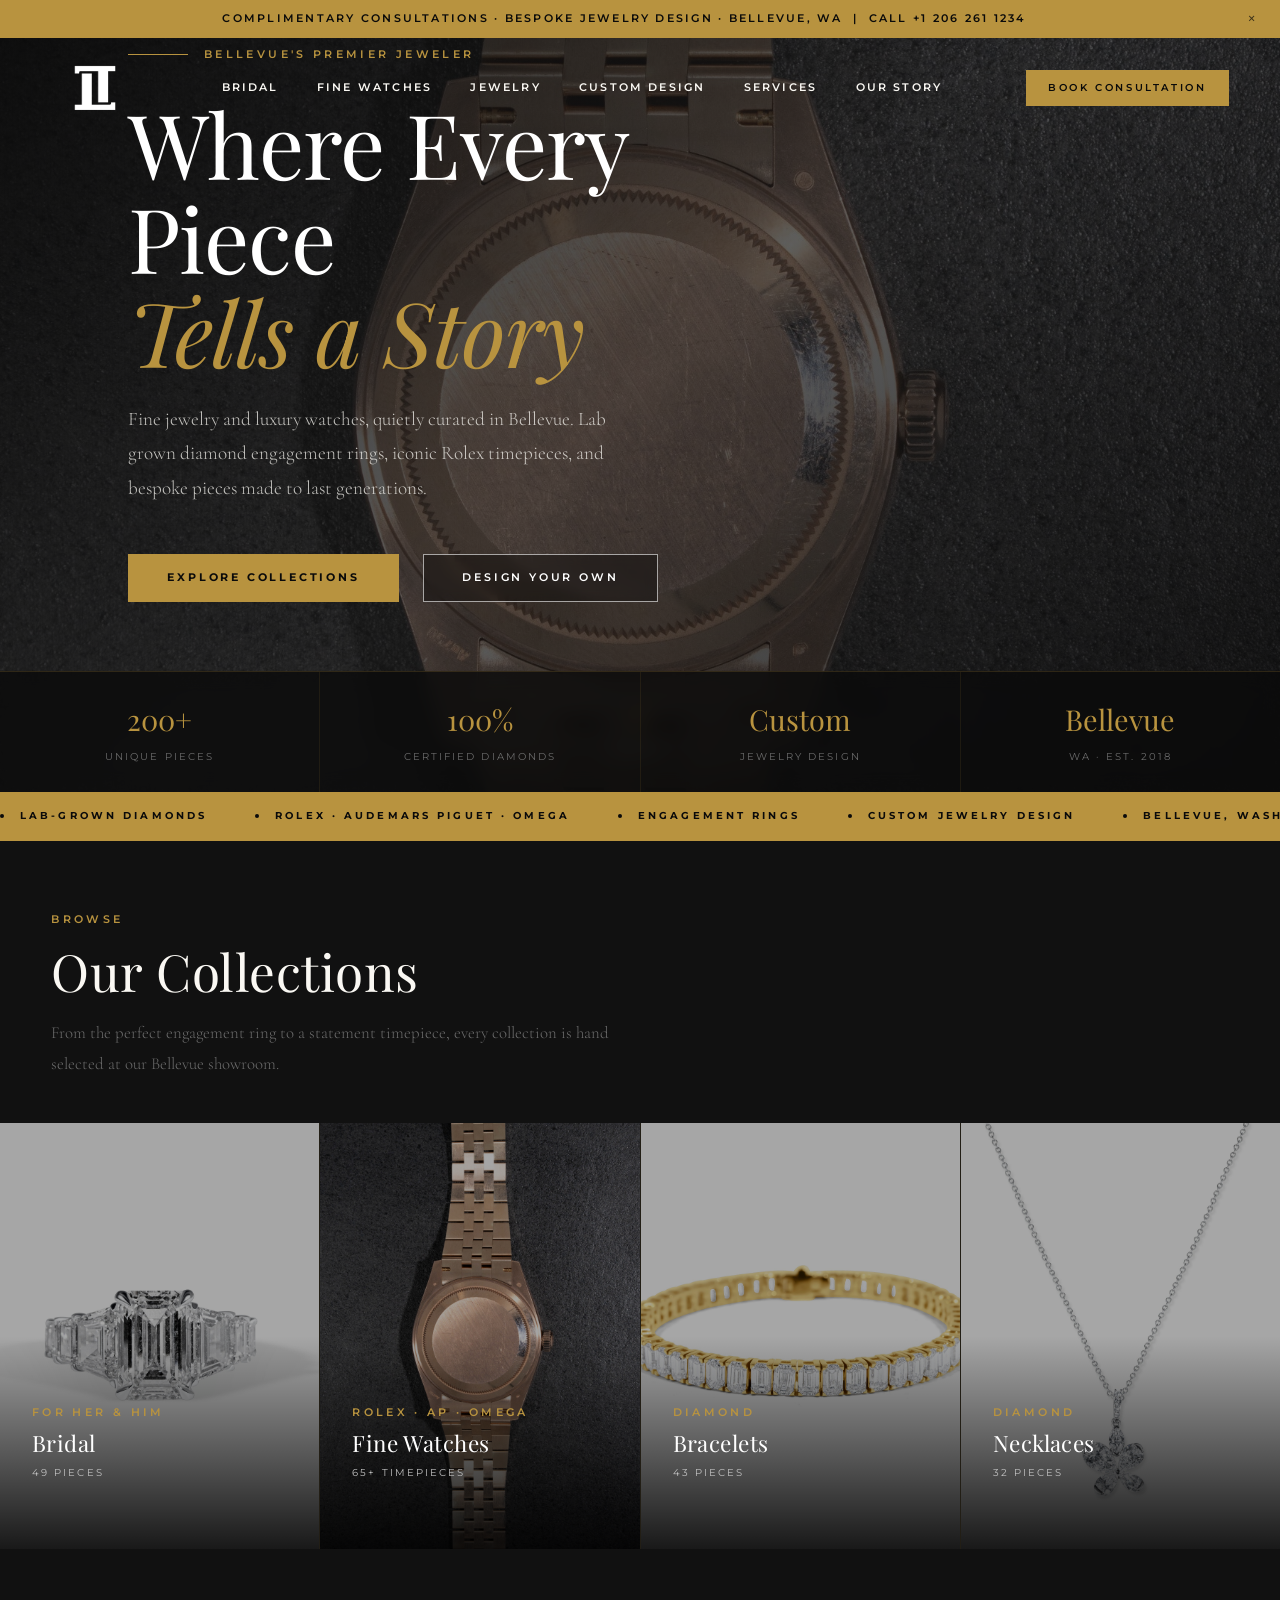
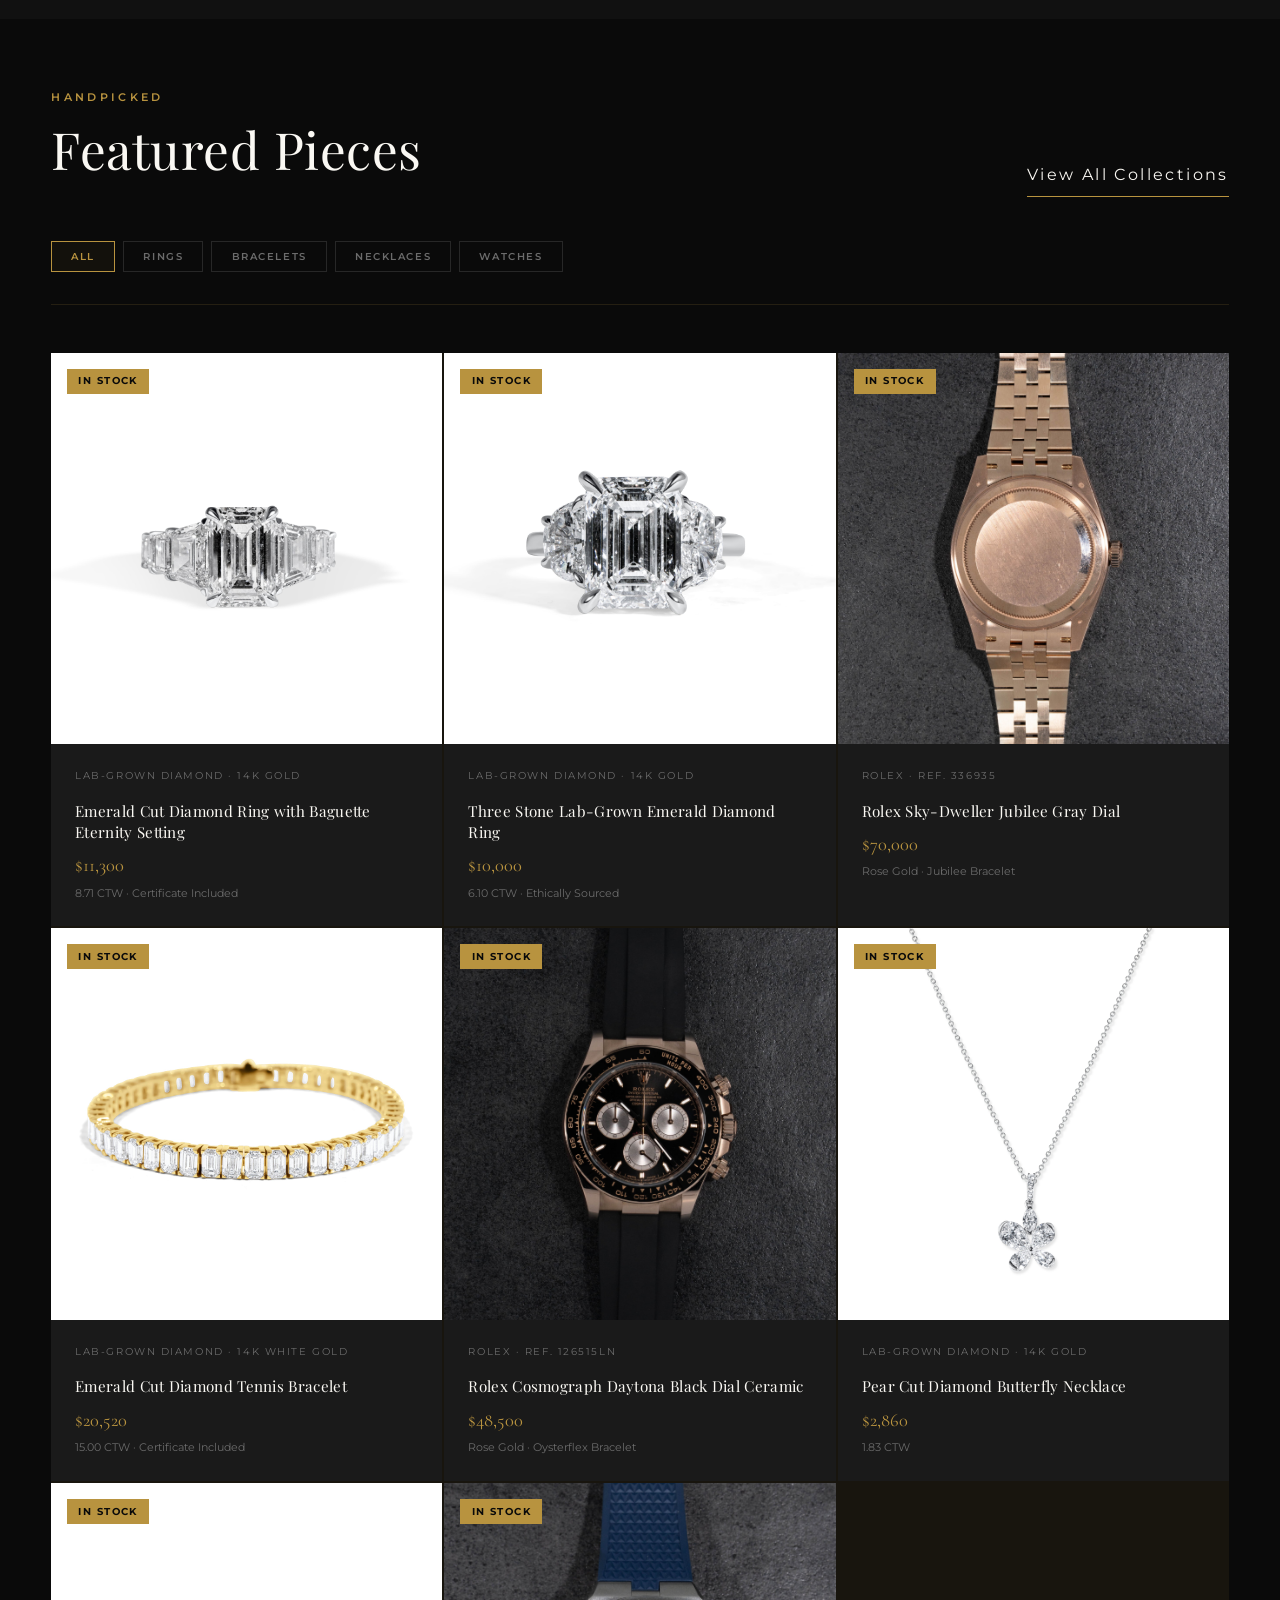
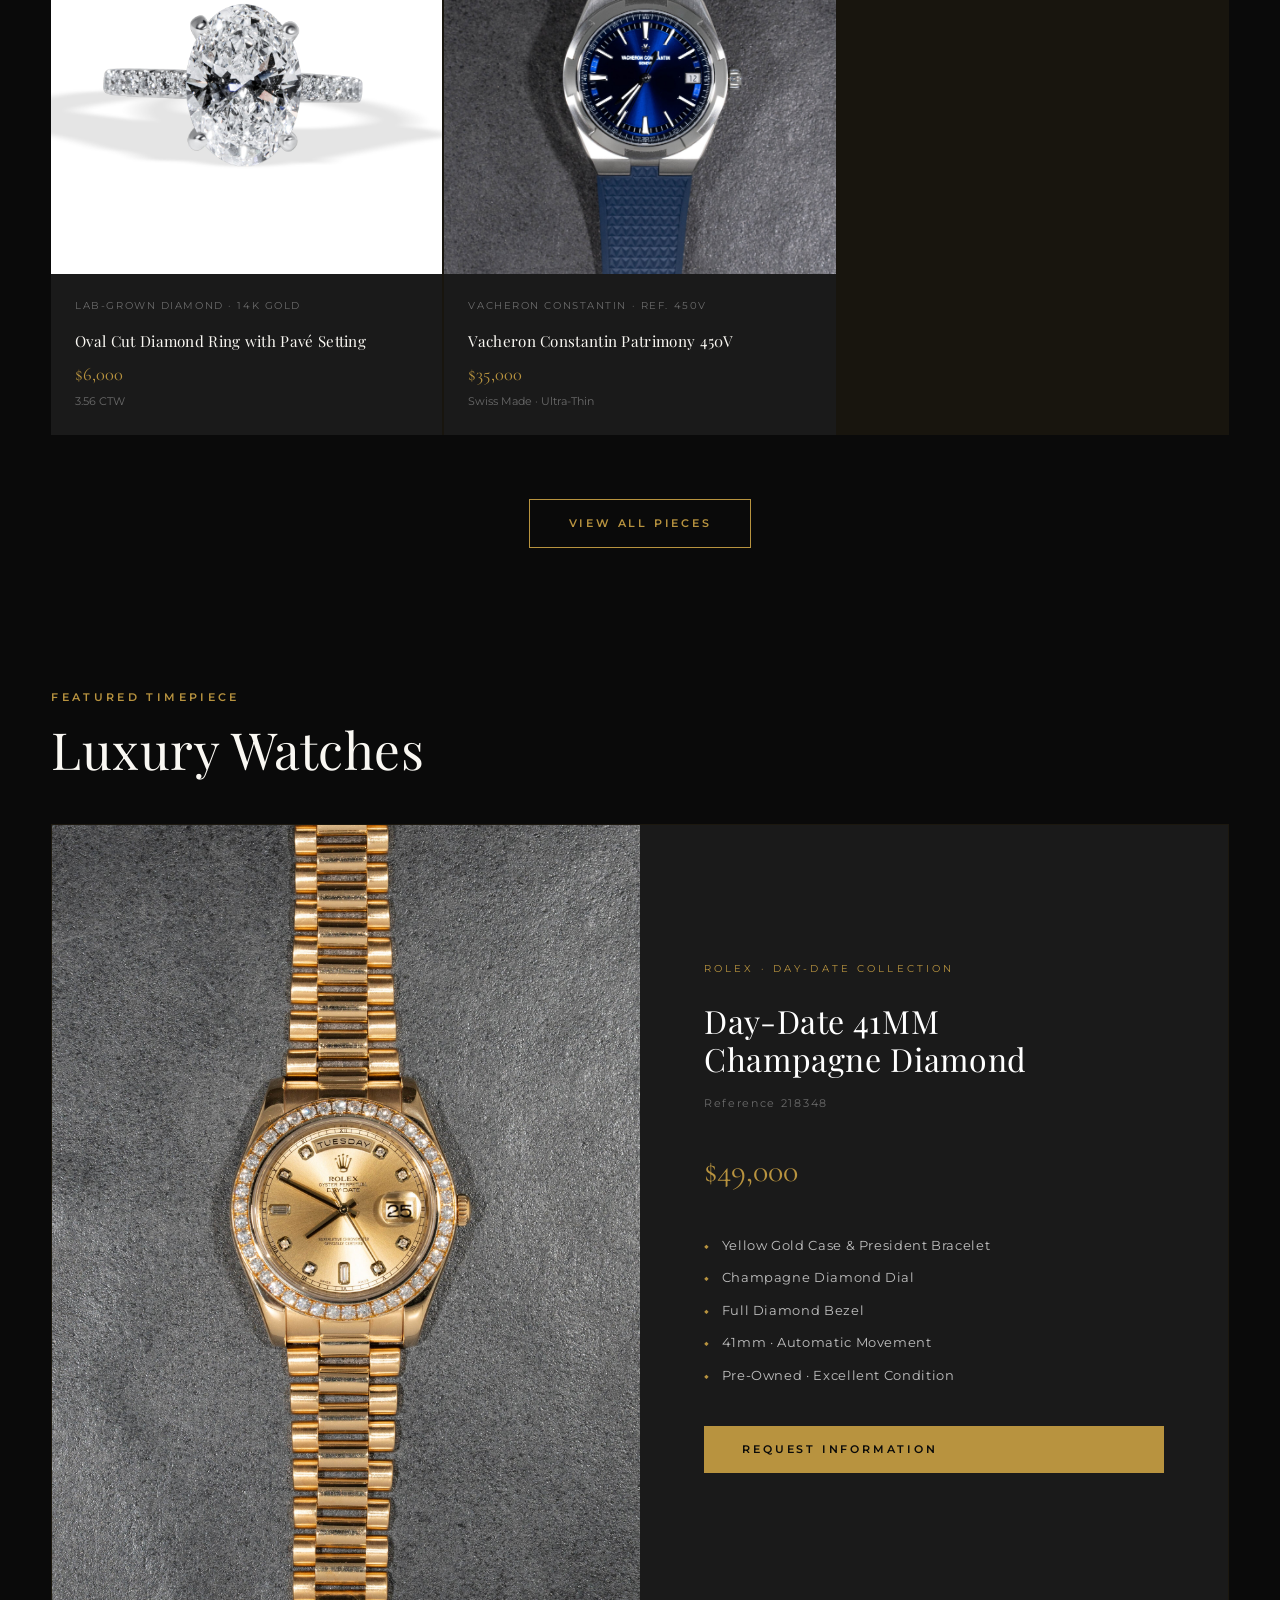
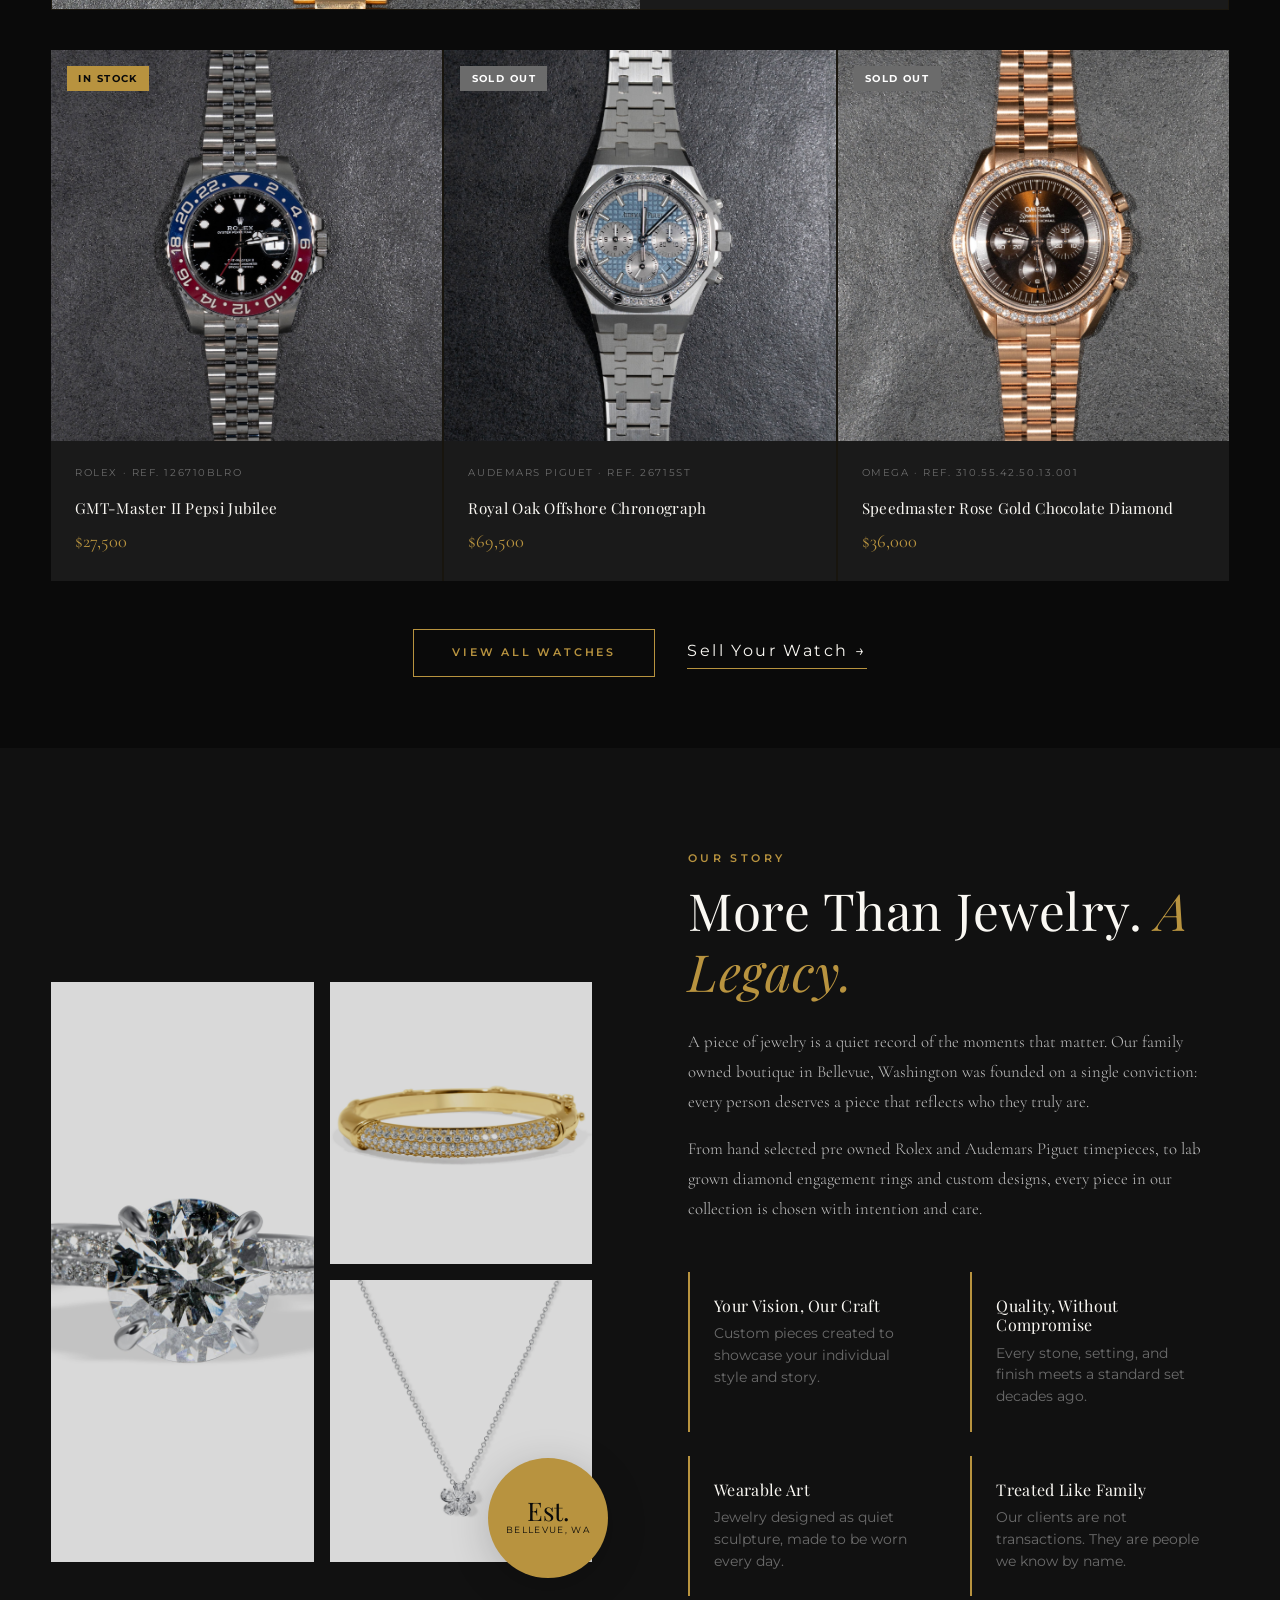
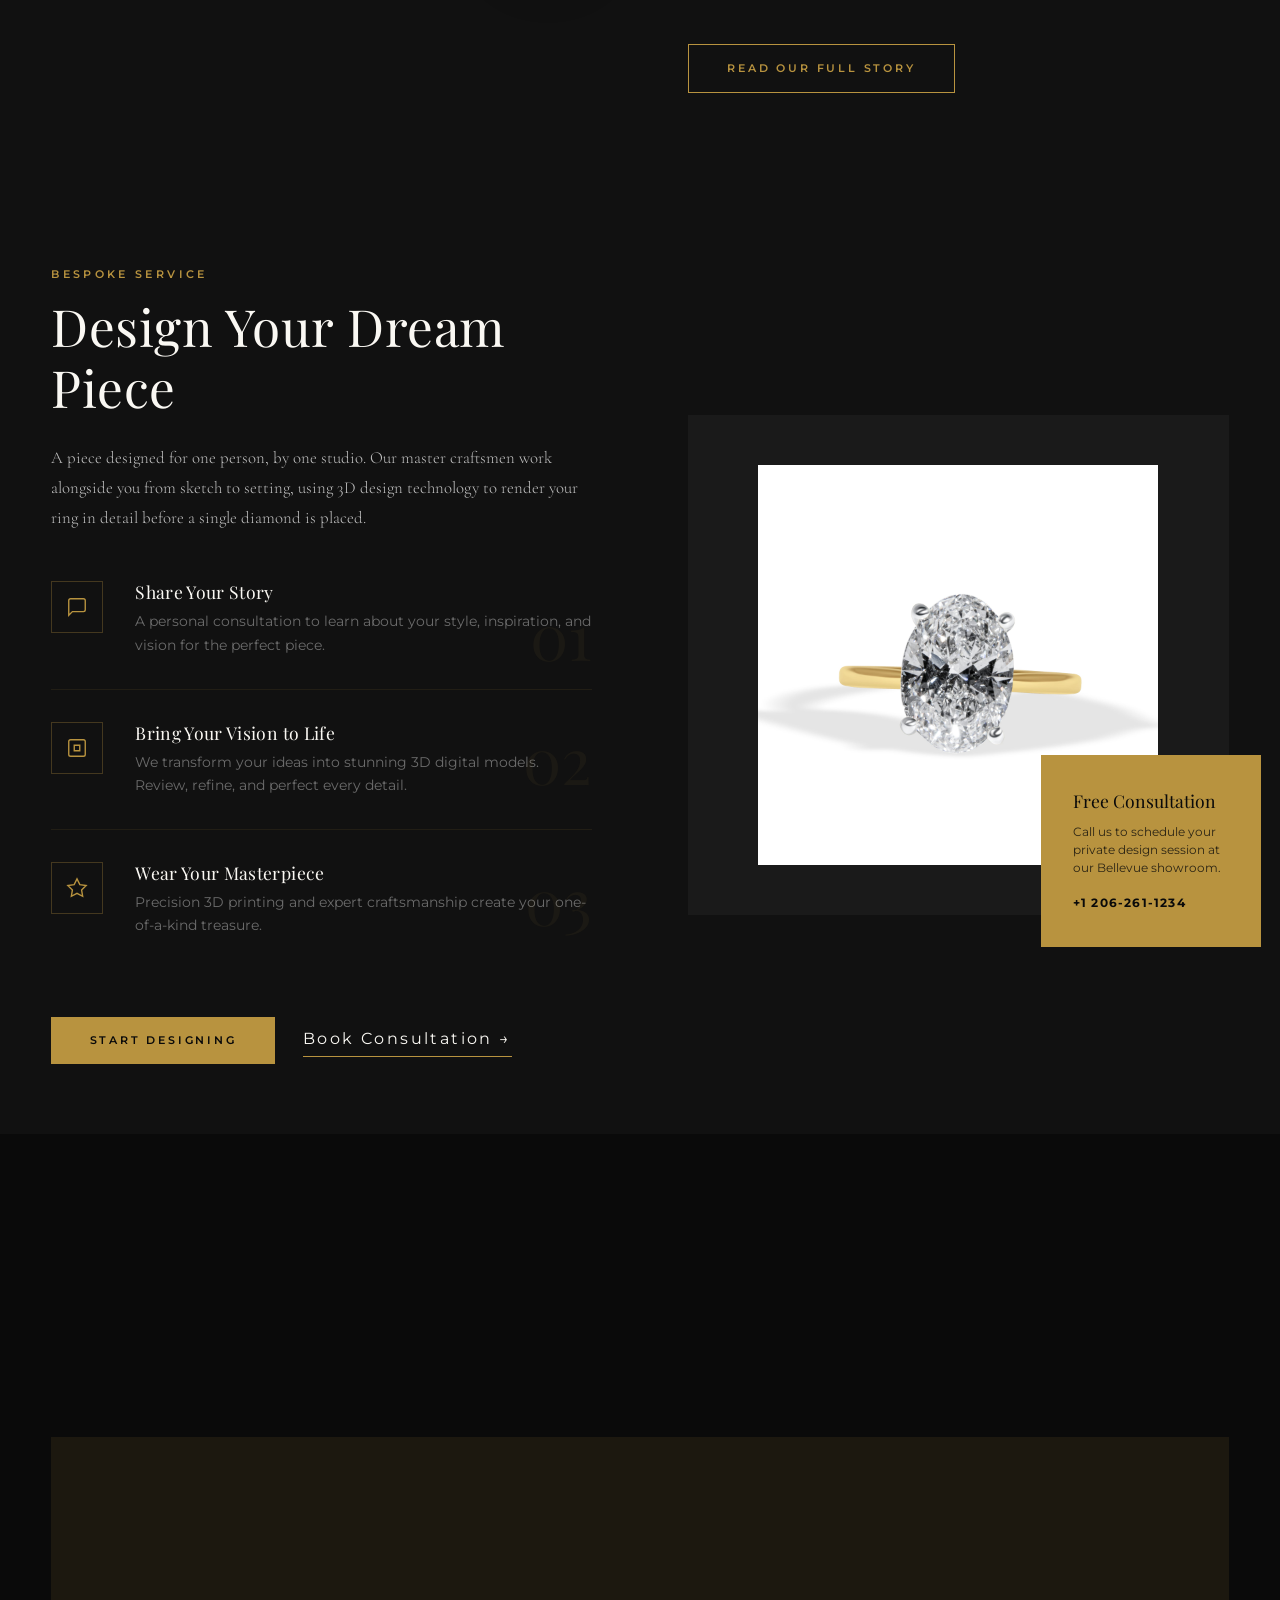
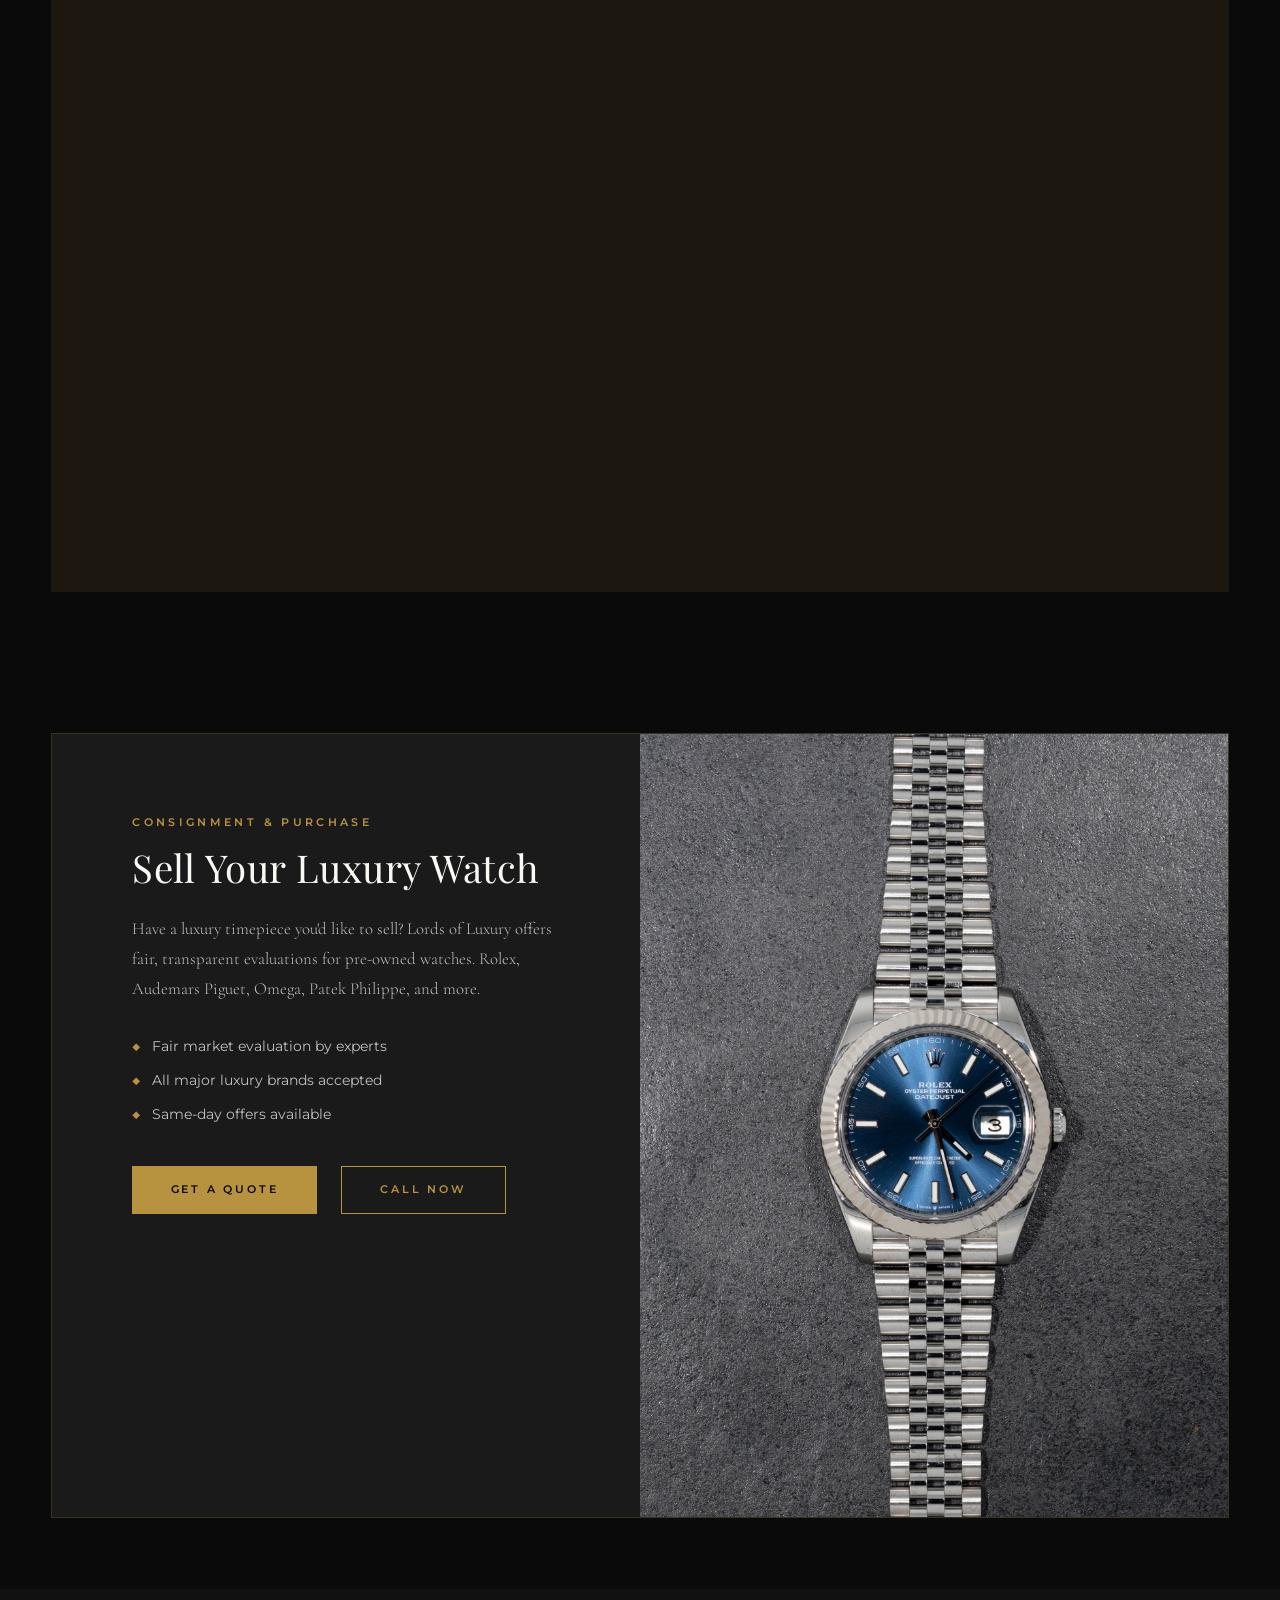
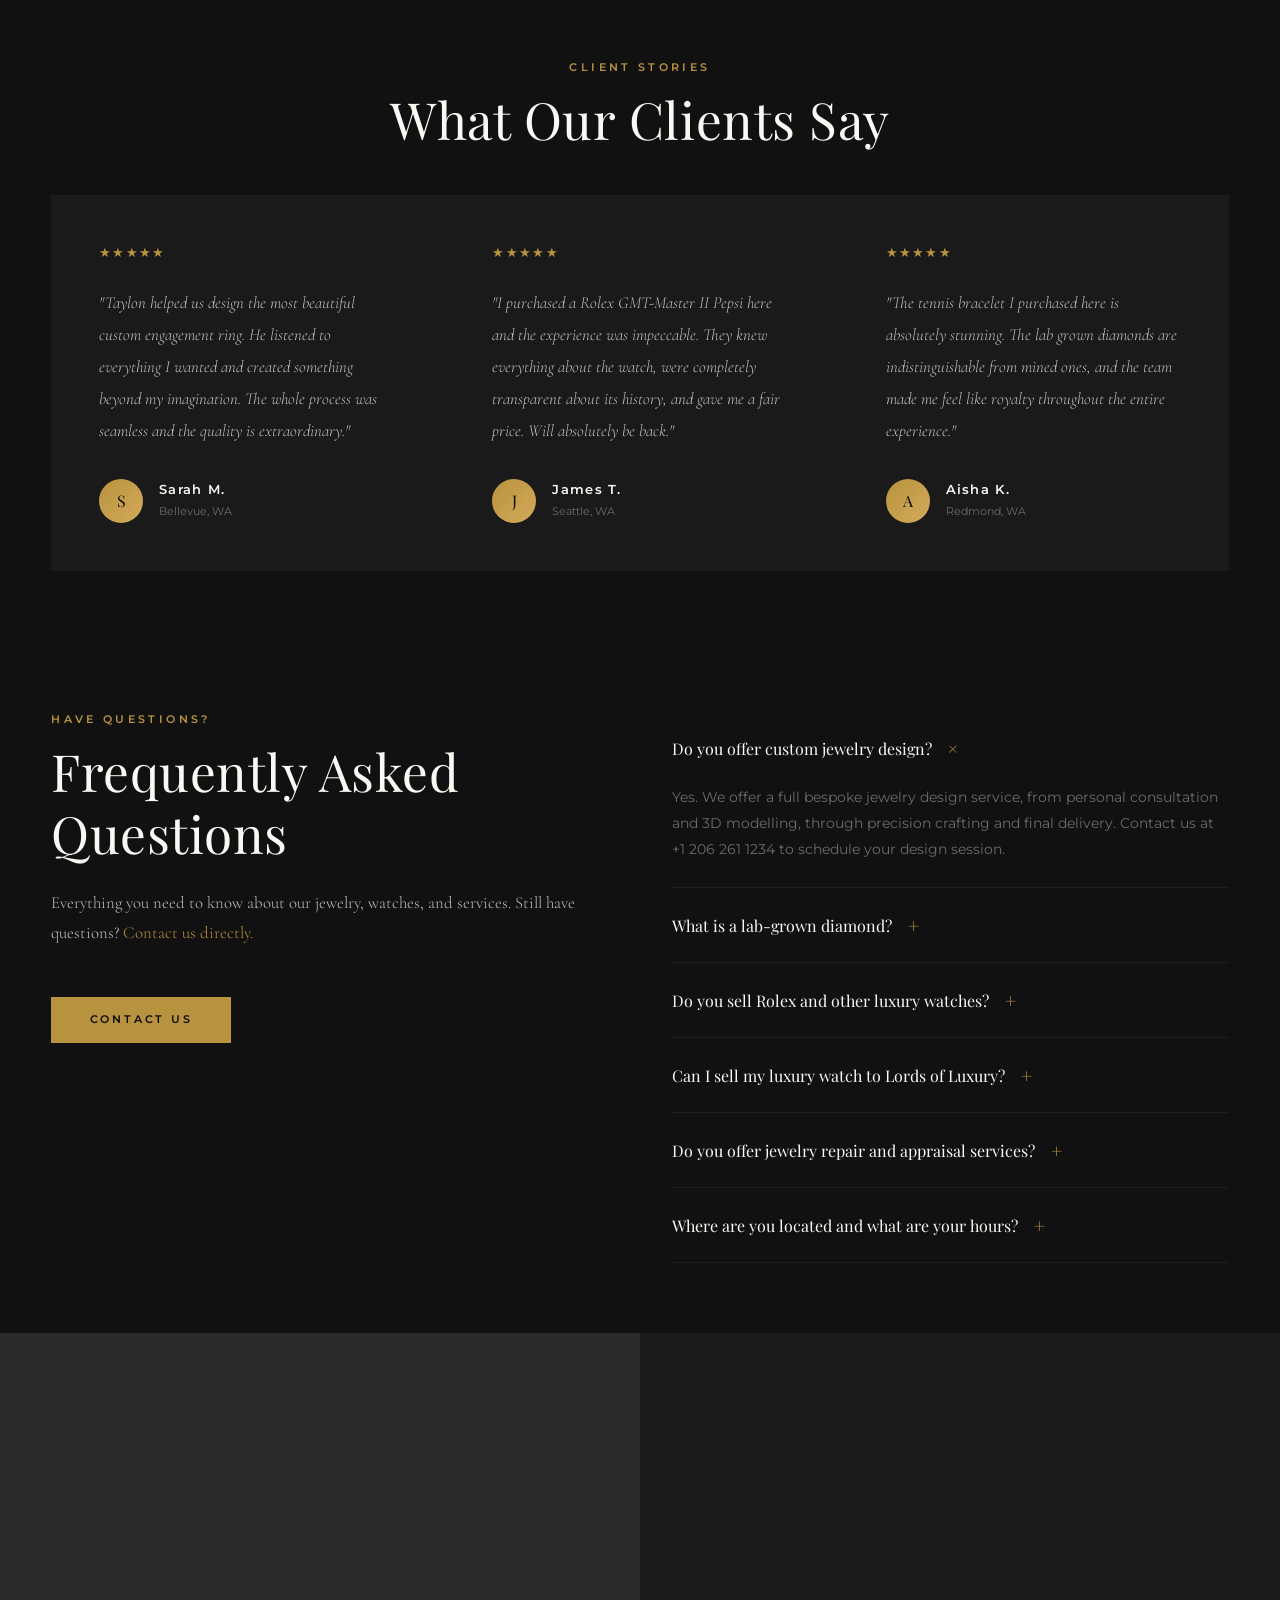
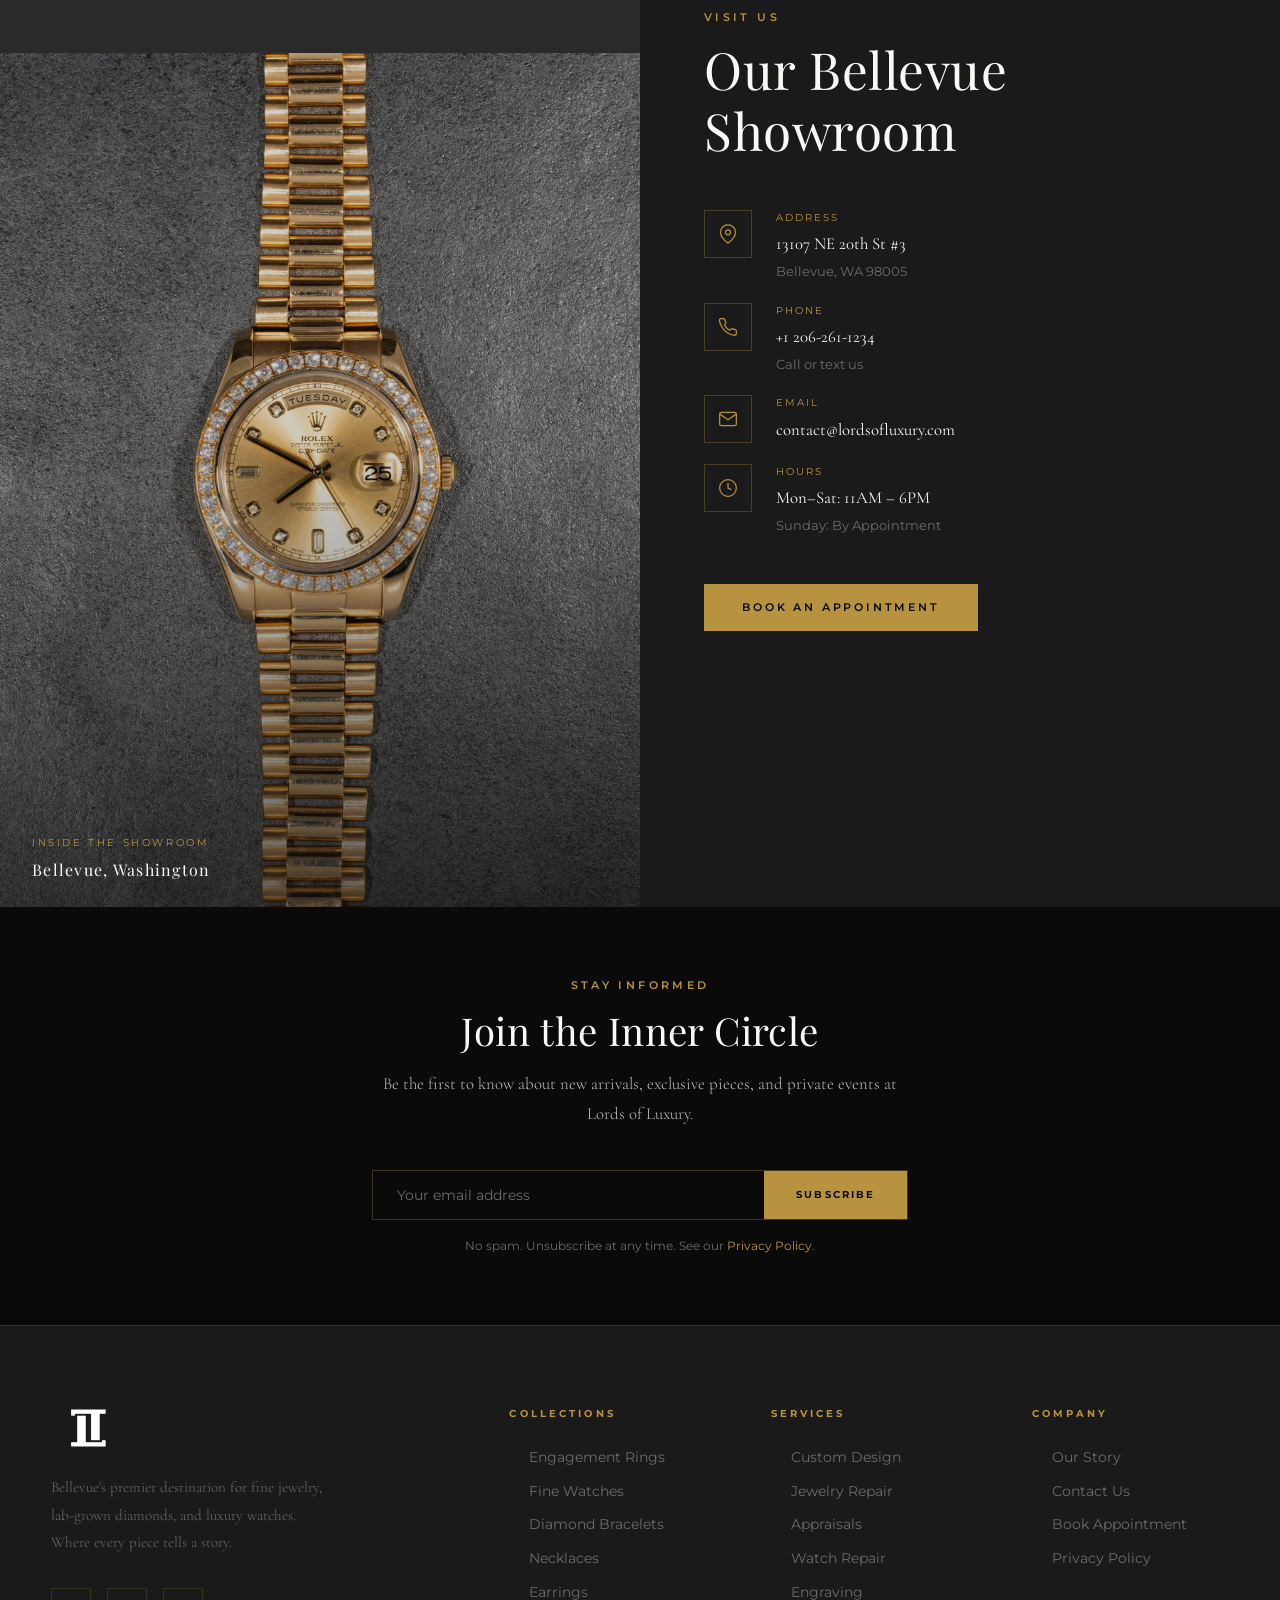
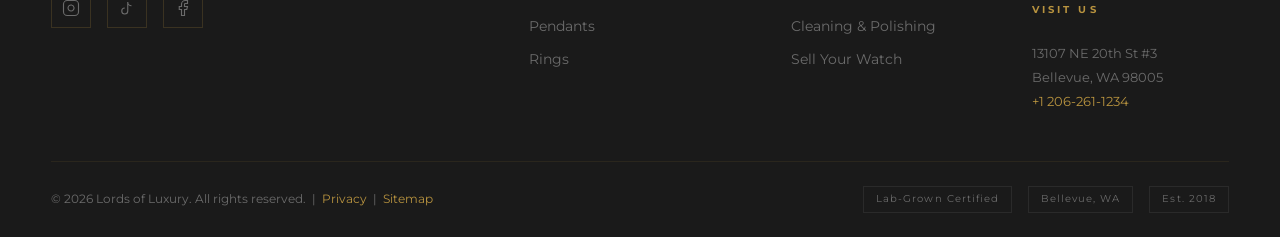
==== commit bddb9a27: "Tighten home page vertical rhythm and add showroom photo tile beside map" ====
--- a/index.html
+++ b/index.html
@@ -1192,6 +1192,14 @@
       </iframe>
     </div>
 
+    <div class="contact-showroom-photo">
+      <img src="images/rolex-daydate-champagne.jpg" alt="Inside the Lords of Luxury Bellevue showroom" loading="lazy" width="800" height="600">
+      <span class="contact-showroom-caption">
+        <small>Inside the Showroom</small>
+        Bellevue, Washington
+      </span>
+    </div>
+
     <div class="contact-info fade-up">
       <p class="eyebrow">Visit Us</p>
       <h2 class="headline section-title" id="contact-title">Our Bellevue Showroom</h2>
--- a/css/main.css
+++ b/css/main.css
@@ -243,7 +243,7 @@
 
 /* ---------- Hero ---------- */
 .hero {
-  position: relative; height: 100vh; min-height: 700px;
+  position: relative; height: 88vh; min-height: 580px; max-height: 820px;
   display: flex; align-items: center; overflow: hidden;
   background: var(--black);
 }
@@ -329,9 +329,9 @@
 }
 
 /* ---------- Section base ---------- */
-section { padding: clamp(4rem, 8vw, 8rem) 0; }
-
-.section-header { margin-bottom: 4rem; }
+section { padding: clamp(3rem, 5.5vw, 5.5rem) 0; }
+
+.section-header { margin-bottom: 2.75rem; }
 .section-header.text-center { text-align: center; }
 .section-title { margin-top: 0.75rem; margin-bottom: 1rem; }
 .section-desc {
@@ -535,7 +535,7 @@
 /* ---------- Watch Showcase ---------- */
 .watches { background: var(--black); }
 .watches-hero-product {
-  display: grid; grid-template-columns: 1fr 1fr; min-height: 70vh; margin-bottom: 4rem;
+  display: grid; grid-template-columns: 1fr 1fr; min-height: 56vh; margin-bottom: 2.5rem;
   border: 1px solid rgba(184,147,63,0.1);
 }
 .watch-hero-image {
@@ -655,14 +655,49 @@
 .testimonial-loc { font-size: 0.7rem; color: var(--grey); margin-top: 0.2rem; }
 
 /* ---------- Location / Contact ---------- */
-.contact-section { background: var(--charcoal); }
-.contact-grid { display: grid; grid-template-columns: 1fr 1fr; gap: 0; }
-.contact-map {
-  background: var(--mid); min-height: 500px; position: relative; overflow: hidden;
+.contact-section { background: var(--charcoal); padding: 0; }
+.contact-grid {
+  display: grid;
+  grid-template-columns: 1fr 1fr;
+  grid-template-rows: auto auto;
+  gap: 0;
+}
+.contact-map,
+.contact-showroom-photo {
+  background: var(--mid);
+  min-height: 320px;
+  position: relative;
+  overflow: hidden;
 }
 .contact-map iframe { width: 100%; height: 100%; border: none; filter: grayscale(1) invert(0.9) contrast(0.9); }
-.contact-info { padding: 5rem; display: flex; flex-direction: column; justify-content: center; }
-.contact-details { display: flex; flex-direction: column; gap: 2rem; margin-top: 3rem; }
+.contact-showroom-photo img {
+  width: 100%; height: 100%; object-fit: cover; display: block;
+  filter: brightness(0.82) saturate(1.05);
+  transition: transform 0.8s ease, filter 0.8s ease;
+}
+.contact-showroom-photo:hover img { transform: scale(1.04); filter: brightness(0.95) saturate(1.1); }
+.contact-showroom-photo::after {
+  content: ''; position: absolute; inset: 0;
+  background: linear-gradient(to top, rgba(10,10,10,0.55) 0%, transparent 55%);
+  pointer-events: none;
+}
+.contact-showroom-caption {
+  position: absolute; left: 2rem; bottom: 1.5rem;
+  color: var(--cream); font-family: var(--font-serif);
+  font-size: 1rem; letter-spacing: 0.08em;
+  z-index: 2;
+}
+.contact-showroom-caption small {
+  display: block; font-family: var(--font-ui); font-size: 0.65rem;
+  letter-spacing: 0.25em; text-transform: uppercase; color: var(--gold);
+  margin-bottom: 0.35rem;
+}
+.contact-info {
+  padding: clamp(2.5rem, 5vw, 4rem);
+  display: flex; flex-direction: column; justify-content: center;
+  grid-column: 2; grid-row: 1 / 3;
+}
+.contact-details { display: flex; flex-direction: column; gap: 1.25rem; margin-top: 2rem; }
 .contact-item { display: flex; gap: 1.5rem; align-items: flex-start; }
 .contact-item-icon {
   width: 48px; height: 48px; border: 1px solid rgba(184,147,63,0.3);
@@ -848,7 +883,8 @@
   .story-images { height: 400px; }
   .watches-hero-product { grid-template-columns: 1fr; }
   .custom-design-grid { grid-template-columns: 1fr; }
-  .contact-grid { grid-template-columns: 1fr; }
+  .contact-grid { grid-template-columns: 1fr; grid-template-rows: auto auto auto; }
+  .contact-info { grid-column: 1; grid-row: auto; }
   .testimonials-track { grid-template-columns: 1fr; }
   .services-grid { grid-template-columns: 1fr; }
   .sell-cta-box { grid-template-columns: 1fr; }
--- a/css/main.css
+++ b/css/main.css
@@ -243,7 +243,7 @@
 
 /* ---------- Hero ---------- */
 .hero {
-  position: relative; height: 100vh; min-height: 700px;
+  position: relative; height: 88vh; min-height: 580px; max-height: 820px;
   display: flex; align-items: center; overflow: hidden;
   background: var(--black);
 }
@@ -329,9 +329,9 @@
 }
 
 /* ---------- Section base ---------- */
-section { padding: clamp(4rem, 8vw, 8rem) 0; }
-
-.section-header { margin-bottom: 4rem; }
+section { padding: clamp(3rem, 5.5vw, 5.5rem) 0; }
+
+.section-header { margin-bottom: 2.75rem; }
 .section-header.text-center { text-align: center; }
 .section-title { margin-top: 0.75rem; margin-bottom: 1rem; }
 .section-desc {
@@ -535,7 +535,7 @@
 /* ---------- Watch Showcase ---------- */
 .watches { background: var(--black); }
 .watches-hero-product {
-  display: grid; grid-template-columns: 1fr 1fr; min-height: 70vh; margin-bottom: 4rem;
+  display: grid; grid-template-columns: 1fr 1fr; min-height: 56vh; margin-bottom: 2.5rem;
   border: 1px solid rgba(184,147,63,0.1);
 }
 .watch-hero-image {
@@ -655,14 +655,49 @@
 .testimonial-loc { font-size: 0.7rem; color: var(--grey); margin-top: 0.2rem; }
 
 /* ---------- Location / Contact ---------- */
-.contact-section { background: var(--charcoal); }
-.contact-grid { display: grid; grid-template-columns: 1fr 1fr; gap: 0; }
-.contact-map {
-  background: var(--mid); min-height: 500px; position: relative; overflow: hidden;
+.contact-section { background: var(--charcoal); padding: 0; }
+.contact-grid {
+  display: grid;
+  grid-template-columns: 1fr 1fr;
+  grid-template-rows: auto auto;
+  gap: 0;
+}
+.contact-map,
+.contact-showroom-photo {
+  background: var(--mid);
+  min-height: 320px;
+  position: relative;
+  overflow: hidden;
 }
 .contact-map iframe { width: 100%; height: 100%; border: none; filter: grayscale(1) invert(0.9) contrast(0.9); }
-.contact-info { padding: 5rem; display: flex; flex-direction: column; justify-content: center; }
-.contact-details { display: flex; flex-direction: column; gap: 2rem; margin-top: 3rem; }
+.contact-showroom-photo img {
+  width: 100%; height: 100%; object-fit: cover; display: block;
+  filter: brightness(0.82) saturate(1.05);
+  transition: transform 0.8s ease, filter 0.8s ease;
+}
+.contact-showroom-photo:hover img { transform: scale(1.04); filter: brightness(0.95) saturate(1.1); }
+.contact-showroom-photo::after {
+  content: ''; position: absolute; inset: 0;
+  background: linear-gradient(to top, rgba(10,10,10,0.55) 0%, transparent 55%);
+  pointer-events: none;
+}
+.contact-showroom-caption {
+  position: absolute; left: 2rem; bottom: 1.5rem;
+  color: var(--cream); font-family: var(--font-serif);
+  font-size: 1rem; letter-spacing: 0.08em;
+  z-index: 2;
+}
+.contact-showroom-caption small {
+  display: block; font-family: var(--font-ui); font-size: 0.65rem;
+  letter-spacing: 0.25em; text-transform: uppercase; color: var(--gold);
+  margin-bottom: 0.35rem;
+}
+.contact-info {
+  padding: clamp(2.5rem, 5vw, 4rem);
+  display: flex; flex-direction: column; justify-content: center;
+  grid-column: 2; grid-row: 1 / 3;
+}
+.contact-details { display: flex; flex-direction: column; gap: 1.25rem; margin-top: 2rem; }
 .contact-item { display: flex; gap: 1.5rem; align-items: flex-start; }
 .contact-item-icon {
   width: 48px; height: 48px; border: 1px solid rgba(184,147,63,0.3);
@@ -848,7 +883,8 @@
   .story-images { height: 400px; }
   .watches-hero-product { grid-template-columns: 1fr; }
   .custom-design-grid { grid-template-columns: 1fr; }
-  .contact-grid { grid-template-columns: 1fr; }
+  .contact-grid { grid-template-columns: 1fr; grid-template-rows: auto auto auto; }
+  .contact-info { grid-column: 1; grid-row: auto; }
   .testimonials-track { grid-template-columns: 1fr; }
   .services-grid { grid-template-columns: 1fr; }
   .sell-cta-box { grid-template-columns: 1fr; }
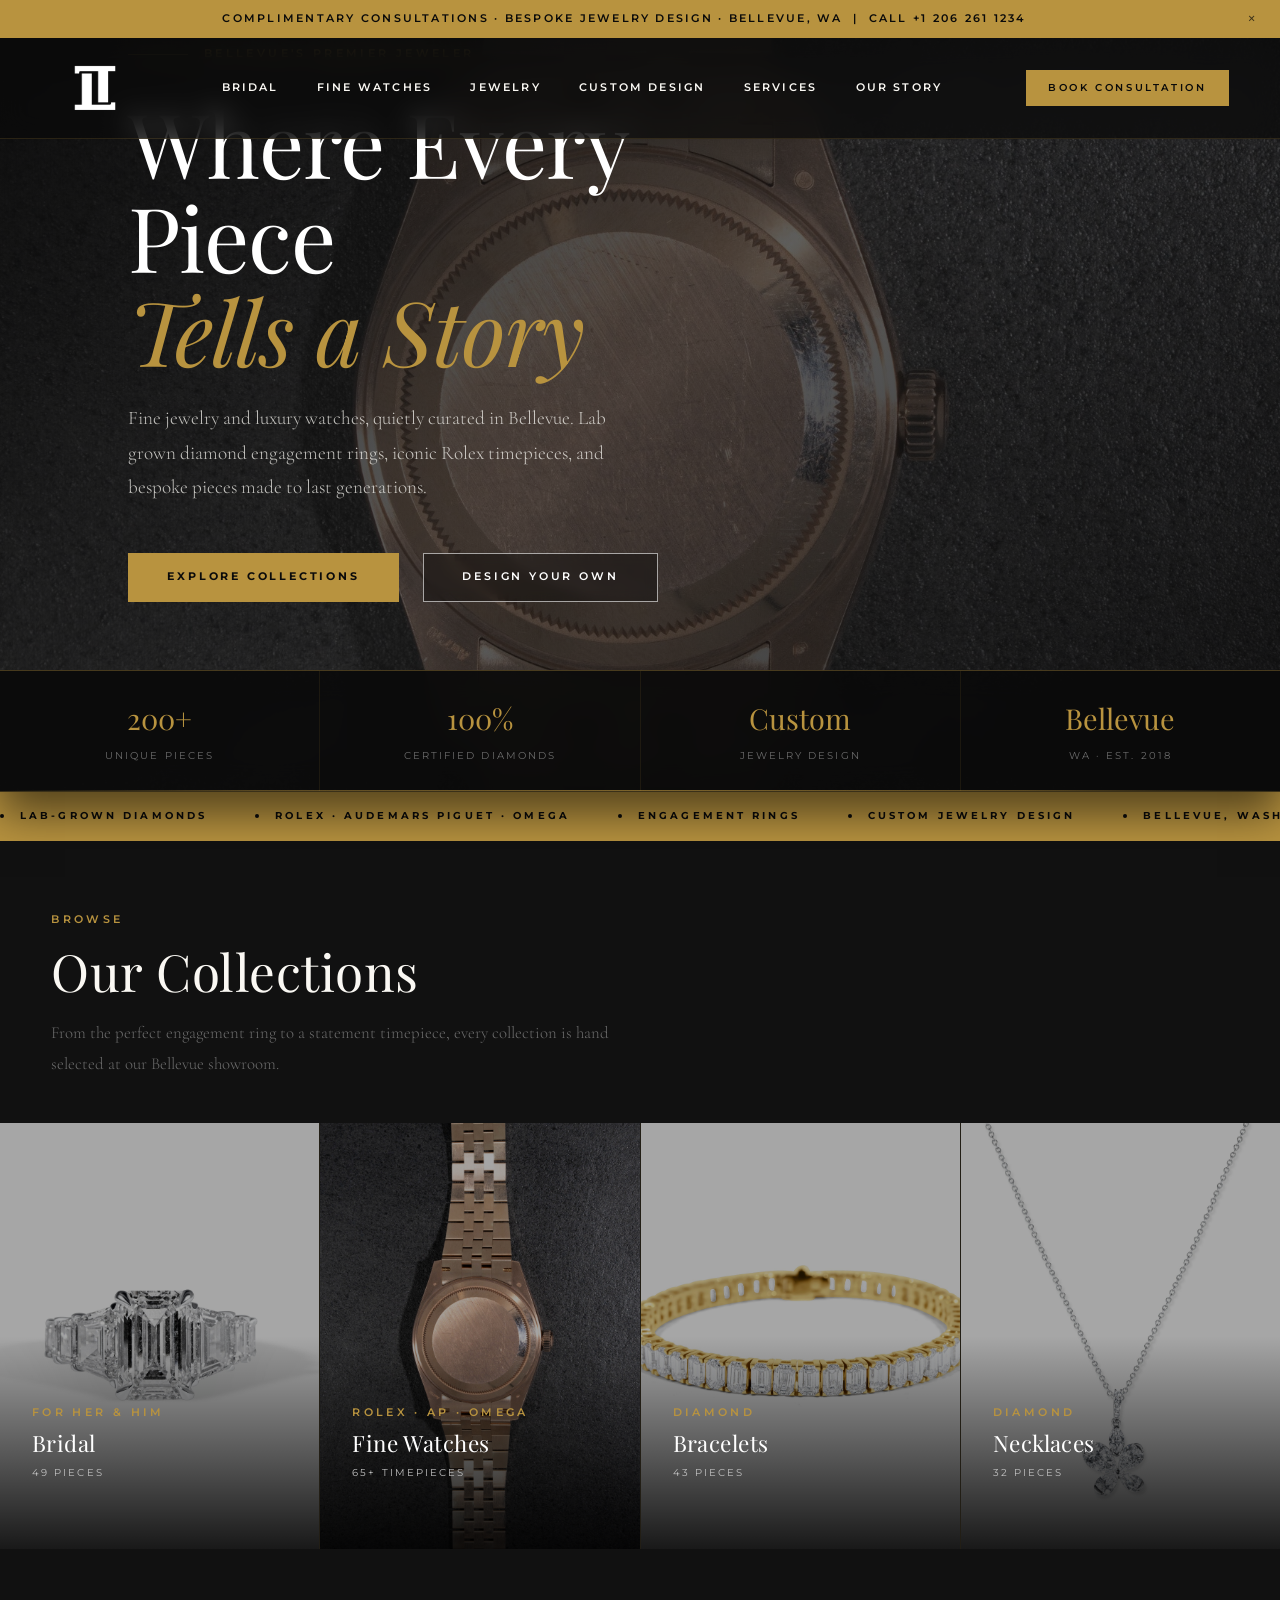
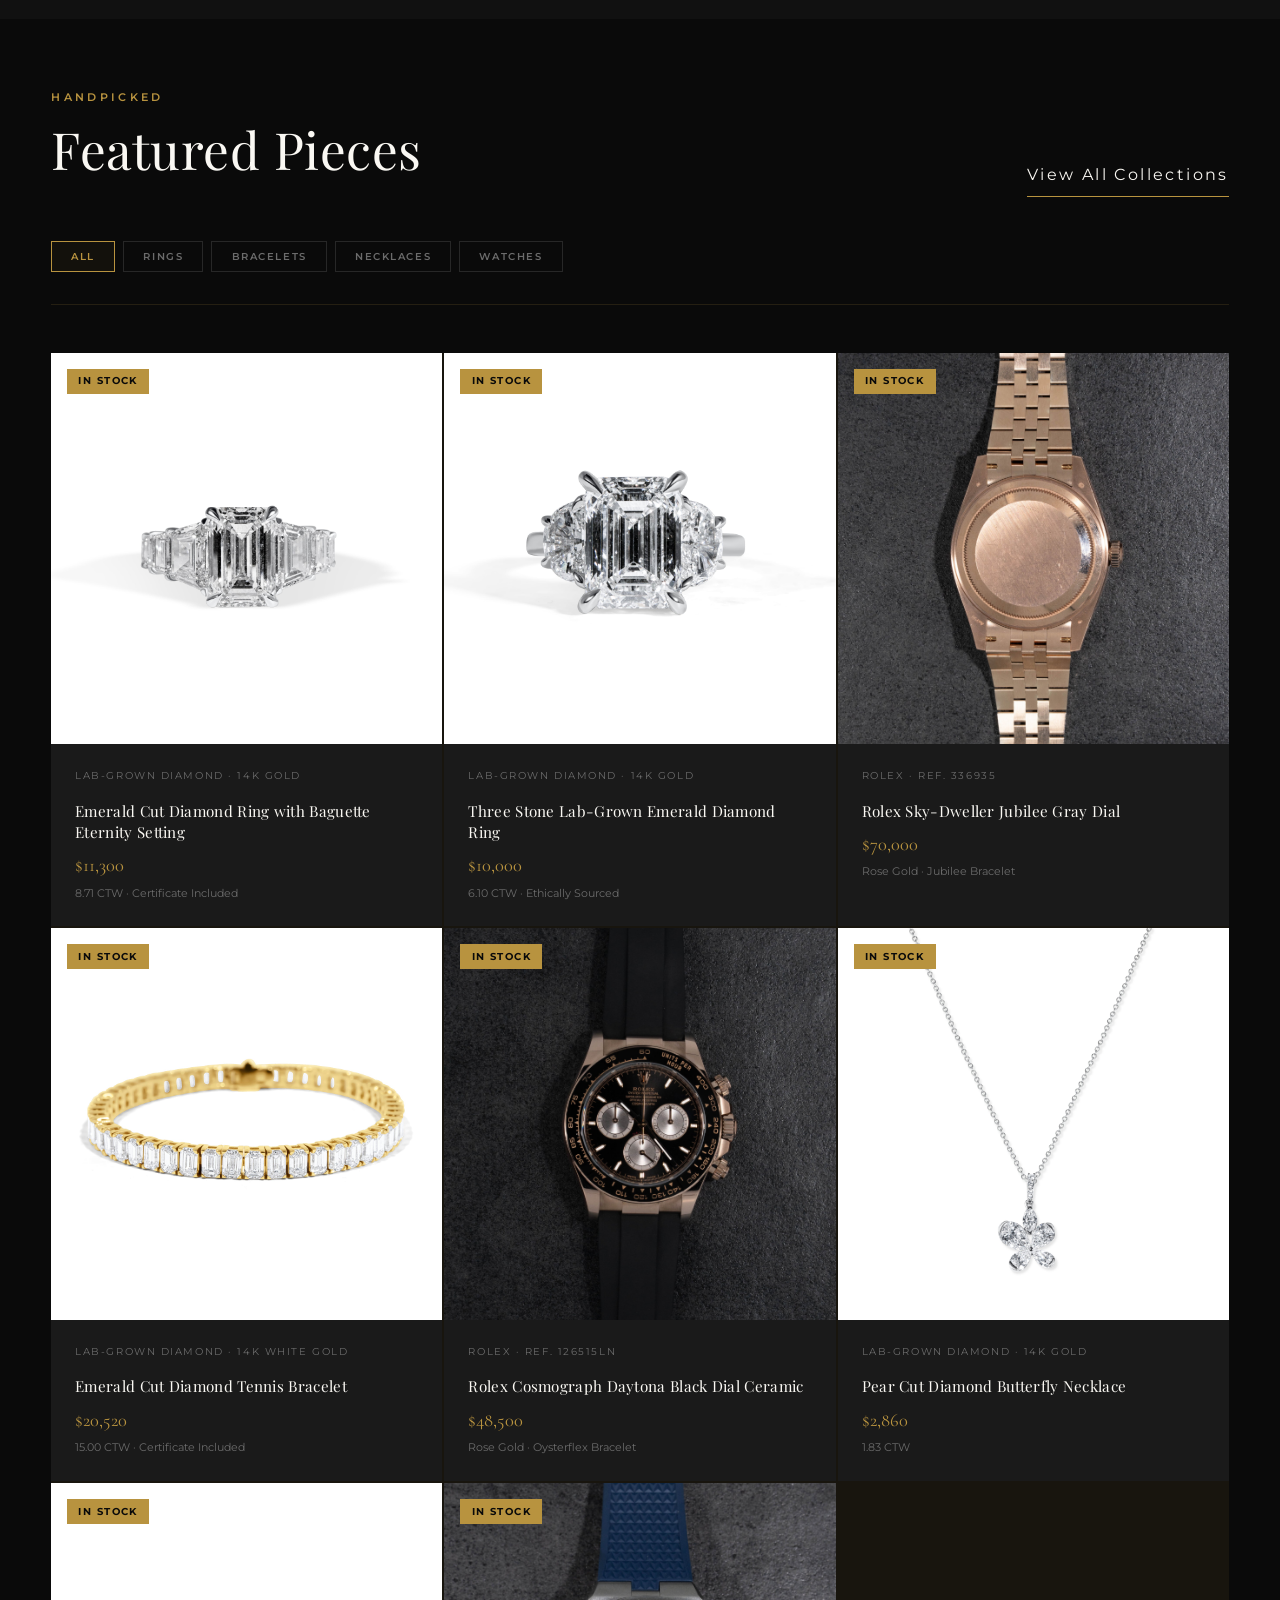
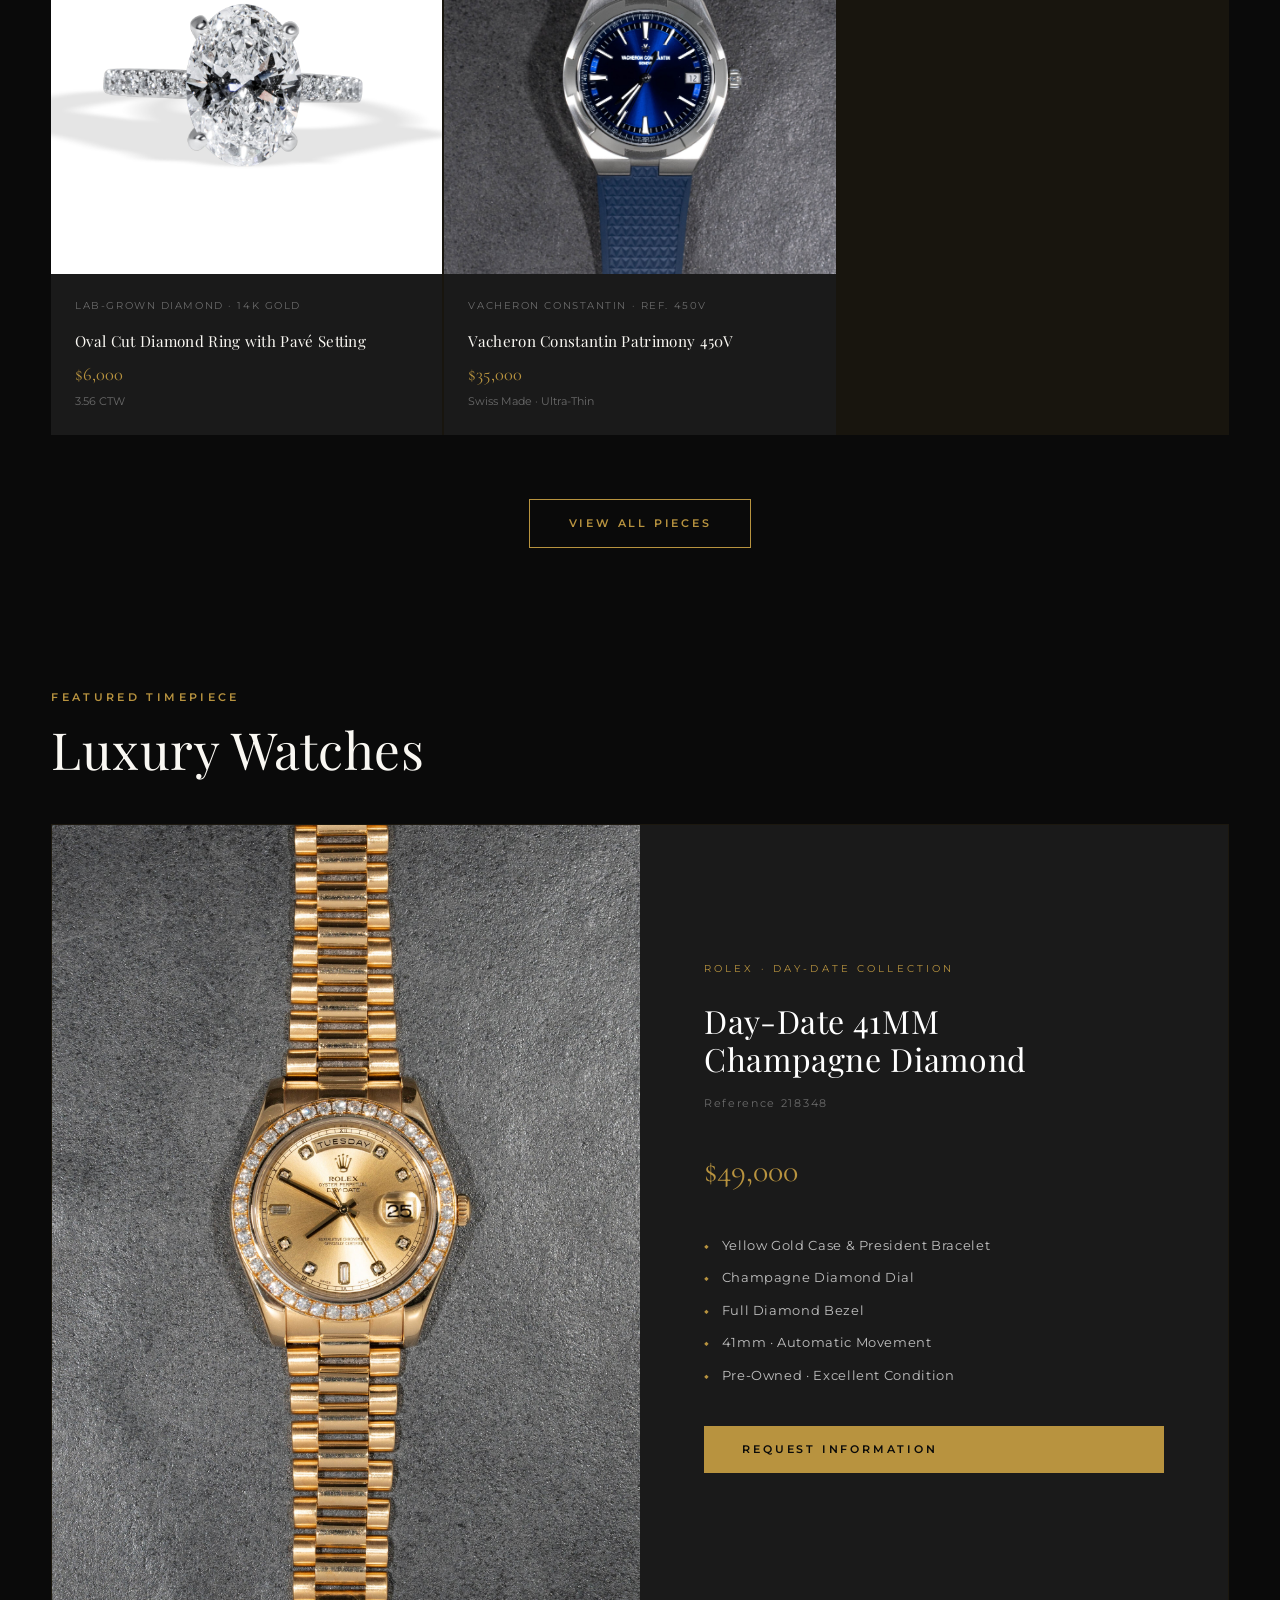
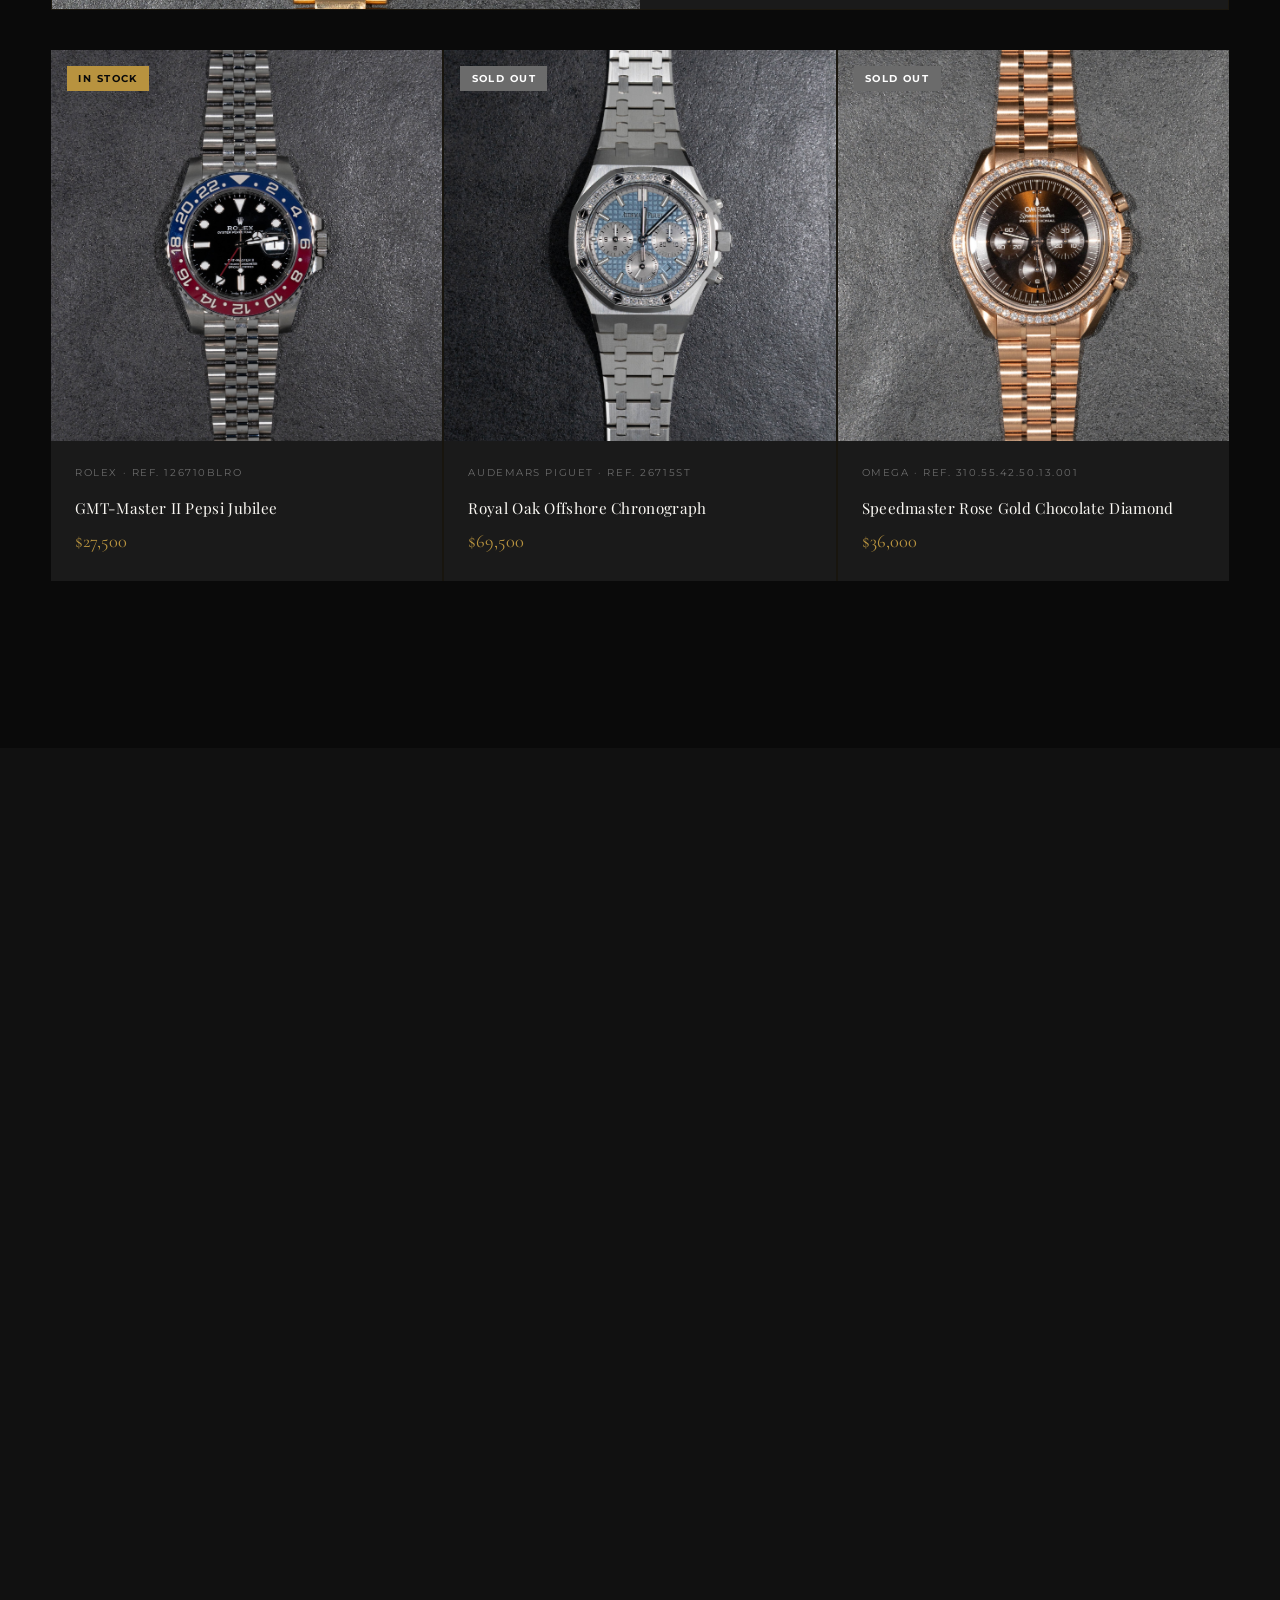
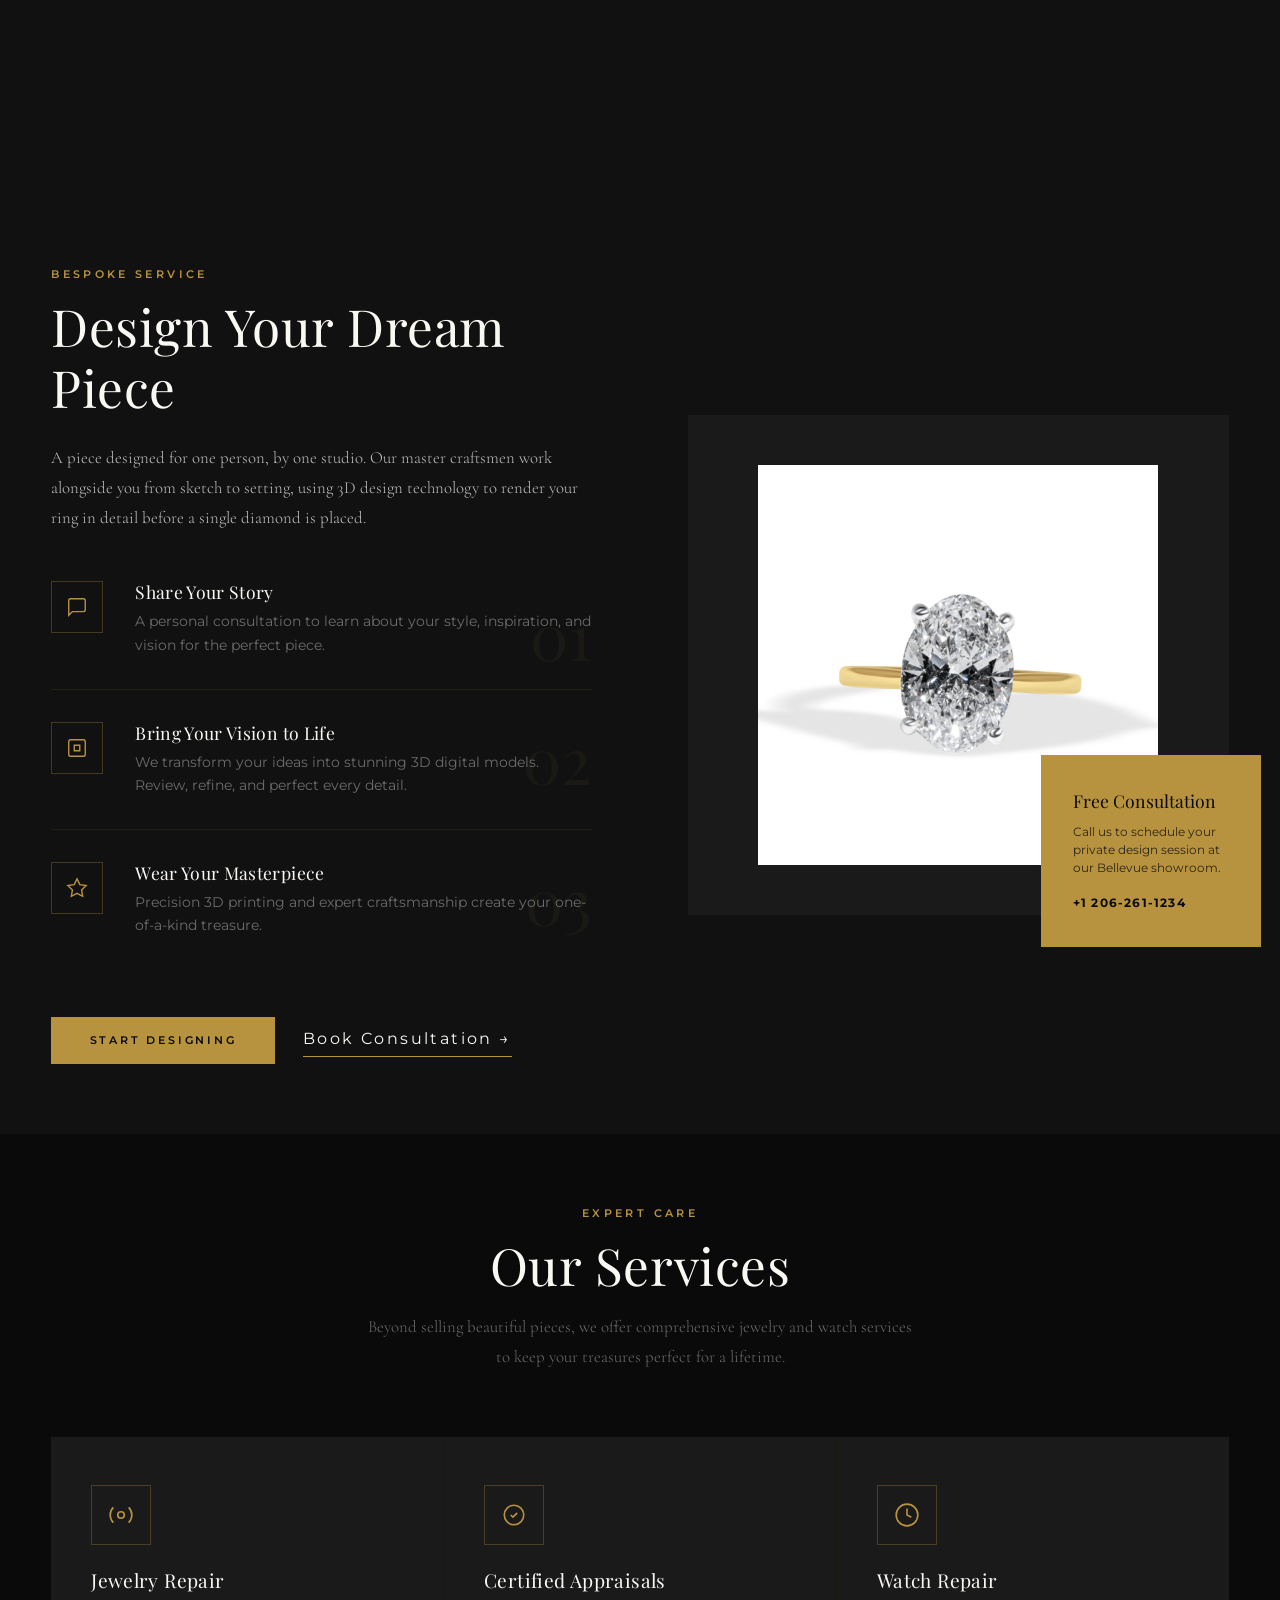
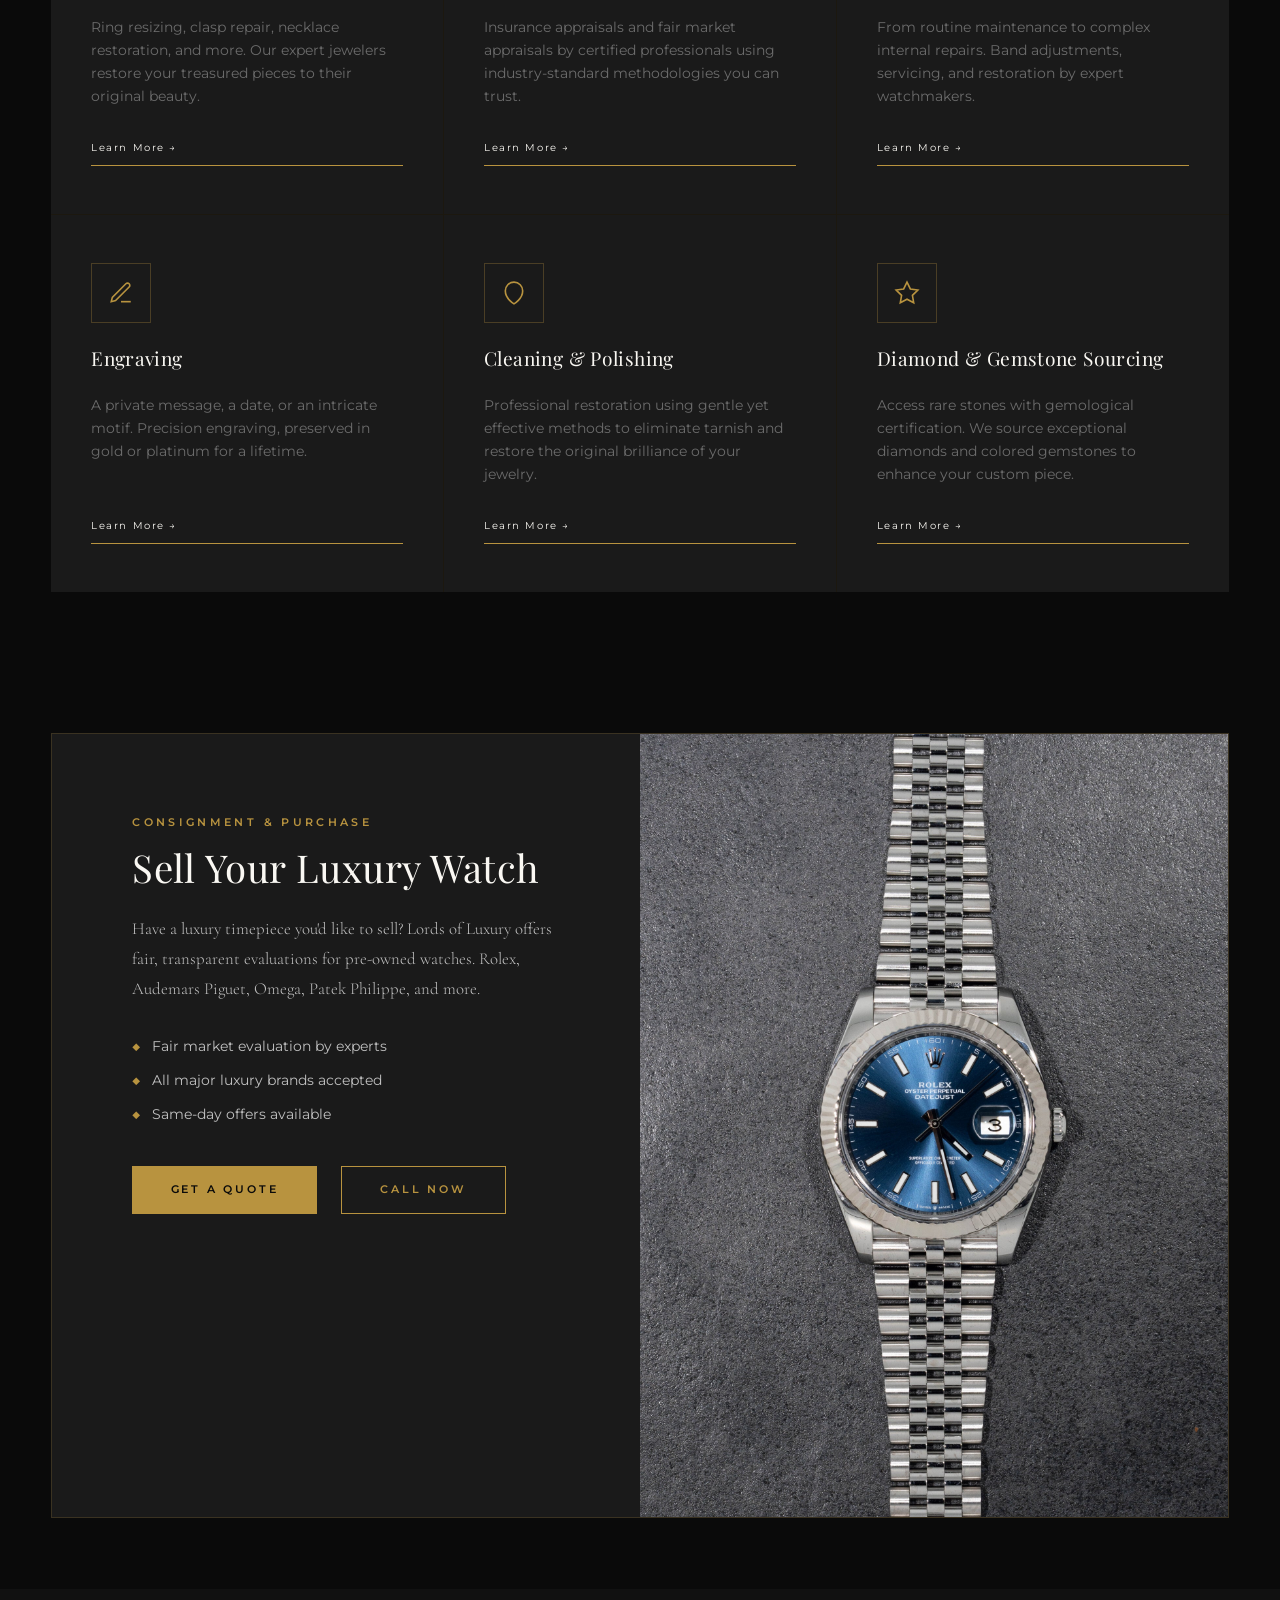
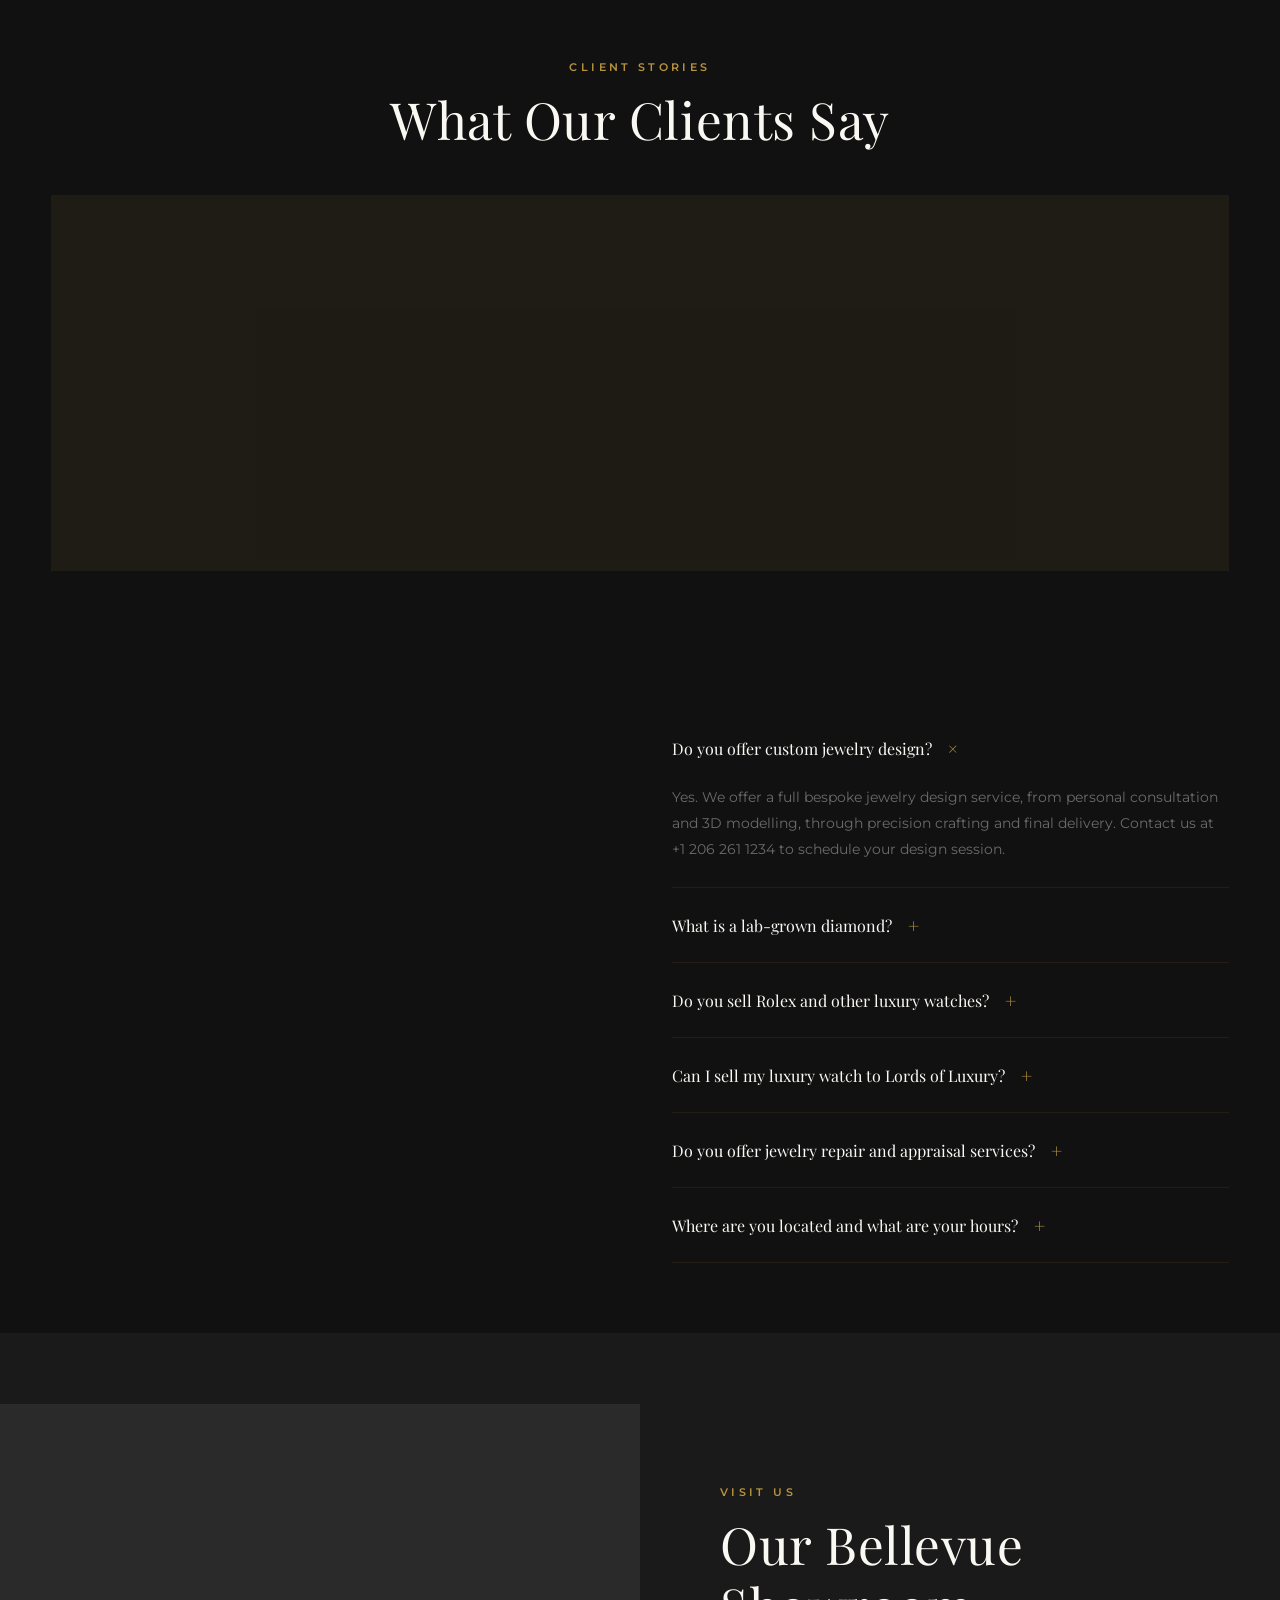
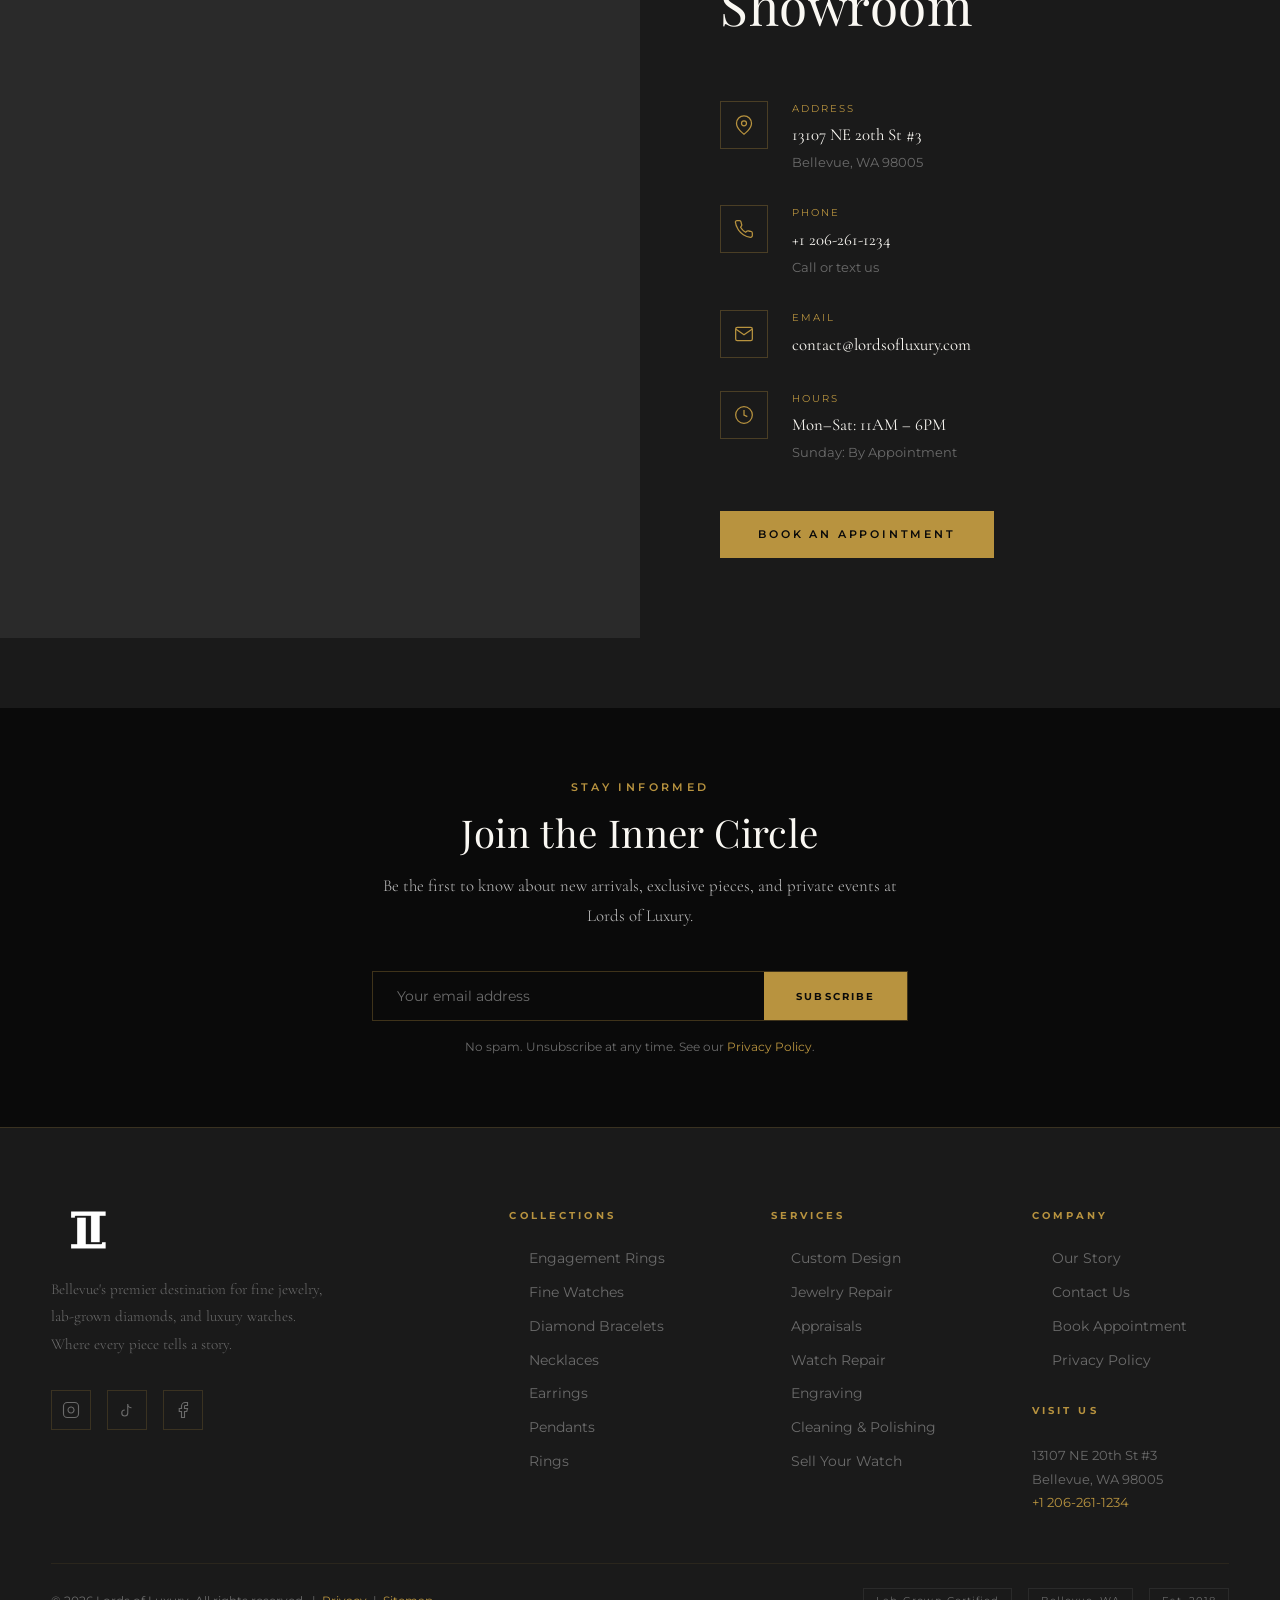
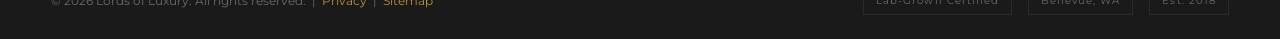
==== commit fc632c93: "Revert Bellevue showroom section to original map-plus-details layout" ====
--- a/index.html
+++ b/index.html
@@ -1192,14 +1192,6 @@
       </iframe>
     </div>
 
-    <div class="contact-showroom-photo">
-      <img src="images/rolex-daydate-champagne.jpg" alt="Inside the Lords of Luxury Bellevue showroom" loading="lazy" width="800" height="600">
-      <span class="contact-showroom-caption">
-        <small>Inside the Showroom</small>
-        Bellevue, Washington
-      </span>
-    </div>
-
     <div class="contact-info fade-up">
       <p class="eyebrow">Visit Us</p>
       <h2 class="headline section-title" id="contact-title">Our Bellevue Showroom</h2>
--- a/css/main.css
+++ b/css/main.css
@@ -138,14 +138,18 @@
 /* ---------- Header / Navigation ---------- */
 #site-header {
   position: fixed; top: 38px; left: 0; right: 0; z-index: 1000;
+  background: rgba(10, 10, 10, 0.72);
+  backdrop-filter: blur(14px);
+  -webkit-backdrop-filter: blur(14px);
+  border-bottom: 1px solid rgba(184,147,63,0.18);
   transition: var(--transition);
 }
 #site-header.scrolled {
   top: 0;
   background: rgba(10, 10, 10, 0.96);
   backdrop-filter: blur(20px);
-  border-bottom: 1px solid rgba(184,147,63,0.15);
-  box-shadow: 0 4px 30px rgba(0,0,0,0.5);
+  border-bottom: 1px solid rgba(184,147,63,0.28);
+  box-shadow: 0 4px 30px rgba(0,0,0,0.55);
 }
 .header-inner {
   display: flex; align-items: center; justify-content: space-between;
@@ -246,6 +250,20 @@
   position: relative; height: 88vh; min-height: 580px; max-height: 820px;
   display: flex; align-items: center; overflow: hidden;
   background: var(--black);
+  border-bottom: 1px solid rgba(184,147,63,0.28);
+  box-shadow: 0 22px 42px rgba(0,0,0,0.55);
+}
+.hero::before {
+  /* Soft separator beneath the fixed header so the hero reads as its own room */
+  content: ''; position: absolute; top: 0; left: 0; right: 0; height: 140px;
+  background: linear-gradient(to bottom, rgba(10,10,10,0.55) 0%, transparent 100%);
+  z-index: 2; pointer-events: none;
+}
+.hero::after {
+  /* Gold hairline at the very bottom edge — the clean dividing line */
+  content: ''; position: absolute; left: 0; right: 0; bottom: 0; height: 1px;
+  background: linear-gradient(to right, transparent 0%, rgba(184,147,63,0.45) 20%, rgba(184,147,63,0.65) 50%, rgba(184,147,63,0.45) 80%, transparent 100%);
+  z-index: 3; pointer-events: none;
 }
 .hero-bg {
   position: absolute; inset: 0;
@@ -307,12 +325,13 @@
   50% { transform: translateX(-50%) translateY(6px); }
 }
 
-/* Hero stats bar */
+/* Hero stats bar (bottom shelf of the hero) */
 .hero-stats {
   position: absolute; bottom: 0; left: 0; right: 0; z-index: 2;
-  background: rgba(10,10,10,0.8);
-  backdrop-filter: blur(10px);
-  border-top: 1px solid rgba(184,147,63,0.2);
+  background: rgba(10,10,10,0.92);
+  backdrop-filter: blur(14px);
+  -webkit-backdrop-filter: blur(14px);
+  border-top: 1px solid rgba(184,147,63,0.35);
   display: flex;
 }
 .hero-stat {
@@ -655,49 +674,14 @@
 .testimonial-loc { font-size: 0.7rem; color: var(--grey); margin-top: 0.2rem; }
 
 /* ---------- Location / Contact ---------- */
-.contact-section { background: var(--charcoal); padding: 0; }
-.contact-grid {
-  display: grid;
-  grid-template-columns: 1fr 1fr;
-  grid-template-rows: auto auto;
-  gap: 0;
-}
-.contact-map,
-.contact-showroom-photo {
-  background: var(--mid);
-  min-height: 320px;
-  position: relative;
-  overflow: hidden;
+.contact-section { background: var(--charcoal); }
+.contact-grid { display: grid; grid-template-columns: 1fr 1fr; gap: 0; }
+.contact-map {
+  background: var(--mid); min-height: 500px; position: relative; overflow: hidden;
 }
 .contact-map iframe { width: 100%; height: 100%; border: none; filter: grayscale(1) invert(0.9) contrast(0.9); }
-.contact-showroom-photo img {
-  width: 100%; height: 100%; object-fit: cover; display: block;
-  filter: brightness(0.82) saturate(1.05);
-  transition: transform 0.8s ease, filter 0.8s ease;
-}
-.contact-showroom-photo:hover img { transform: scale(1.04); filter: brightness(0.95) saturate(1.1); }
-.contact-showroom-photo::after {
-  content: ''; position: absolute; inset: 0;
-  background: linear-gradient(to top, rgba(10,10,10,0.55) 0%, transparent 55%);
-  pointer-events: none;
-}
-.contact-showroom-caption {
-  position: absolute; left: 2rem; bottom: 1.5rem;
-  color: var(--cream); font-family: var(--font-serif);
-  font-size: 1rem; letter-spacing: 0.08em;
-  z-index: 2;
-}
-.contact-showroom-caption small {
-  display: block; font-family: var(--font-ui); font-size: 0.65rem;
-  letter-spacing: 0.25em; text-transform: uppercase; color: var(--gold);
-  margin-bottom: 0.35rem;
-}
-.contact-info {
-  padding: clamp(2.5rem, 5vw, 4rem);
-  display: flex; flex-direction: column; justify-content: center;
-  grid-column: 2; grid-row: 1 / 3;
-}
-.contact-details { display: flex; flex-direction: column; gap: 1.25rem; margin-top: 2rem; }
+.contact-info { padding: 5rem; display: flex; flex-direction: column; justify-content: center; }
+.contact-details { display: flex; flex-direction: column; gap: 2rem; margin-top: 3rem; }
 .contact-item { display: flex; gap: 1.5rem; align-items: flex-start; }
 .contact-item-icon {
   width: 48px; height: 48px; border: 1px solid rgba(184,147,63,0.3);
@@ -883,8 +867,7 @@
   .story-images { height: 400px; }
   .watches-hero-product { grid-template-columns: 1fr; }
   .custom-design-grid { grid-template-columns: 1fr; }
-  .contact-grid { grid-template-columns: 1fr; grid-template-rows: auto auto auto; }
-  .contact-info { grid-column: 1; grid-row: auto; }
+  .contact-grid { grid-template-columns: 1fr; }
   .testimonials-track { grid-template-columns: 1fr; }
   .services-grid { grid-template-columns: 1fr; }
   .sell-cta-box { grid-template-columns: 1fr; }
--- a/css/main.css
+++ b/css/main.css
@@ -138,14 +138,18 @@
 /* ---------- Header / Navigation ---------- */
 #site-header {
   position: fixed; top: 38px; left: 0; right: 0; z-index: 1000;
+  background: rgba(10, 10, 10, 0.72);
+  backdrop-filter: blur(14px);
+  -webkit-backdrop-filter: blur(14px);
+  border-bottom: 1px solid rgba(184,147,63,0.18);
   transition: var(--transition);
 }
 #site-header.scrolled {
   top: 0;
   background: rgba(10, 10, 10, 0.96);
   backdrop-filter: blur(20px);
-  border-bottom: 1px solid rgba(184,147,63,0.15);
-  box-shadow: 0 4px 30px rgba(0,0,0,0.5);
+  border-bottom: 1px solid rgba(184,147,63,0.28);
+  box-shadow: 0 4px 30px rgba(0,0,0,0.55);
 }
 .header-inner {
   display: flex; align-items: center; justify-content: space-between;
@@ -246,6 +250,20 @@
   position: relative; height: 88vh; min-height: 580px; max-height: 820px;
   display: flex; align-items: center; overflow: hidden;
   background: var(--black);
+  border-bottom: 1px solid rgba(184,147,63,0.28);
+  box-shadow: 0 22px 42px rgba(0,0,0,0.55);
+}
+.hero::before {
+  /* Soft separator beneath the fixed header so the hero reads as its own room */
+  content: ''; position: absolute; top: 0; left: 0; right: 0; height: 140px;
+  background: linear-gradient(to bottom, rgba(10,10,10,0.55) 0%, transparent 100%);
+  z-index: 2; pointer-events: none;
+}
+.hero::after {
+  /* Gold hairline at the very bottom edge — the clean dividing line */
+  content: ''; position: absolute; left: 0; right: 0; bottom: 0; height: 1px;
+  background: linear-gradient(to right, transparent 0%, rgba(184,147,63,0.45) 20%, rgba(184,147,63,0.65) 50%, rgba(184,147,63,0.45) 80%, transparent 100%);
+  z-index: 3; pointer-events: none;
 }
 .hero-bg {
   position: absolute; inset: 0;
@@ -307,12 +325,13 @@
   50% { transform: translateX(-50%) translateY(6px); }
 }
 
-/* Hero stats bar */
+/* Hero stats bar (bottom shelf of the hero) */
 .hero-stats {
   position: absolute; bottom: 0; left: 0; right: 0; z-index: 2;
-  background: rgba(10,10,10,0.8);
-  backdrop-filter: blur(10px);
-  border-top: 1px solid rgba(184,147,63,0.2);
+  background: rgba(10,10,10,0.92);
+  backdrop-filter: blur(14px);
+  -webkit-backdrop-filter: blur(14px);
+  border-top: 1px solid rgba(184,147,63,0.35);
   display: flex;
 }
 .hero-stat {
@@ -655,49 +674,14 @@
 .testimonial-loc { font-size: 0.7rem; color: var(--grey); margin-top: 0.2rem; }
 
 /* ---------- Location / Contact ---------- */
-.contact-section { background: var(--charcoal); padding: 0; }
-.contact-grid {
-  display: grid;
-  grid-template-columns: 1fr 1fr;
-  grid-template-rows: auto auto;
-  gap: 0;
-}
-.contact-map,
-.contact-showroom-photo {
-  background: var(--mid);
-  min-height: 320px;
-  position: relative;
-  overflow: hidden;
+.contact-section { background: var(--charcoal); }
+.contact-grid { display: grid; grid-template-columns: 1fr 1fr; gap: 0; }
+.contact-map {
+  background: var(--mid); min-height: 500px; position: relative; overflow: hidden;
 }
 .contact-map iframe { width: 100%; height: 100%; border: none; filter: grayscale(1) invert(0.9) contrast(0.9); }
-.contact-showroom-photo img {
-  width: 100%; height: 100%; object-fit: cover; display: block;
-  filter: brightness(0.82) saturate(1.05);
-  transition: transform 0.8s ease, filter 0.8s ease;
-}
-.contact-showroom-photo:hover img { transform: scale(1.04); filter: brightness(0.95) saturate(1.1); }
-.contact-showroom-photo::after {
-  content: ''; position: absolute; inset: 0;
-  background: linear-gradient(to top, rgba(10,10,10,0.55) 0%, transparent 55%);
-  pointer-events: none;
-}
-.contact-showroom-caption {
-  position: absolute; left: 2rem; bottom: 1.5rem;
-  color: var(--cream); font-family: var(--font-serif);
-  font-size: 1rem; letter-spacing: 0.08em;
-  z-index: 2;
-}
-.contact-showroom-caption small {
-  display: block; font-family: var(--font-ui); font-size: 0.65rem;
-  letter-spacing: 0.25em; text-transform: uppercase; color: var(--gold);
-  margin-bottom: 0.35rem;
-}
-.contact-info {
-  padding: clamp(2.5rem, 5vw, 4rem);
-  display: flex; flex-direction: column; justify-content: center;
-  grid-column: 2; grid-row: 1 / 3;
-}
-.contact-details { display: flex; flex-direction: column; gap: 1.25rem; margin-top: 2rem; }
+.contact-info { padding: 5rem; display: flex; flex-direction: column; justify-content: center; }
+.contact-details { display: flex; flex-direction: column; gap: 2rem; margin-top: 3rem; }
 .contact-item { display: flex; gap: 1.5rem; align-items: flex-start; }
 .contact-item-icon {
   width: 48px; height: 48px; border: 1px solid rgba(184,147,63,0.3);
@@ -883,8 +867,7 @@
   .story-images { height: 400px; }
   .watches-hero-product { grid-template-columns: 1fr; }
   .custom-design-grid { grid-template-columns: 1fr; }
-  .contact-grid { grid-template-columns: 1fr; grid-template-rows: auto auto auto; }
-  .contact-info { grid-column: 1; grid-row: auto; }
+  .contact-grid { grid-template-columns: 1fr; }
   .testimonials-track { grid-template-columns: 1fr; }
   .services-grid { grid-template-columns: 1fr; }
   .sell-cta-box { grid-template-columns: 1fr; }
